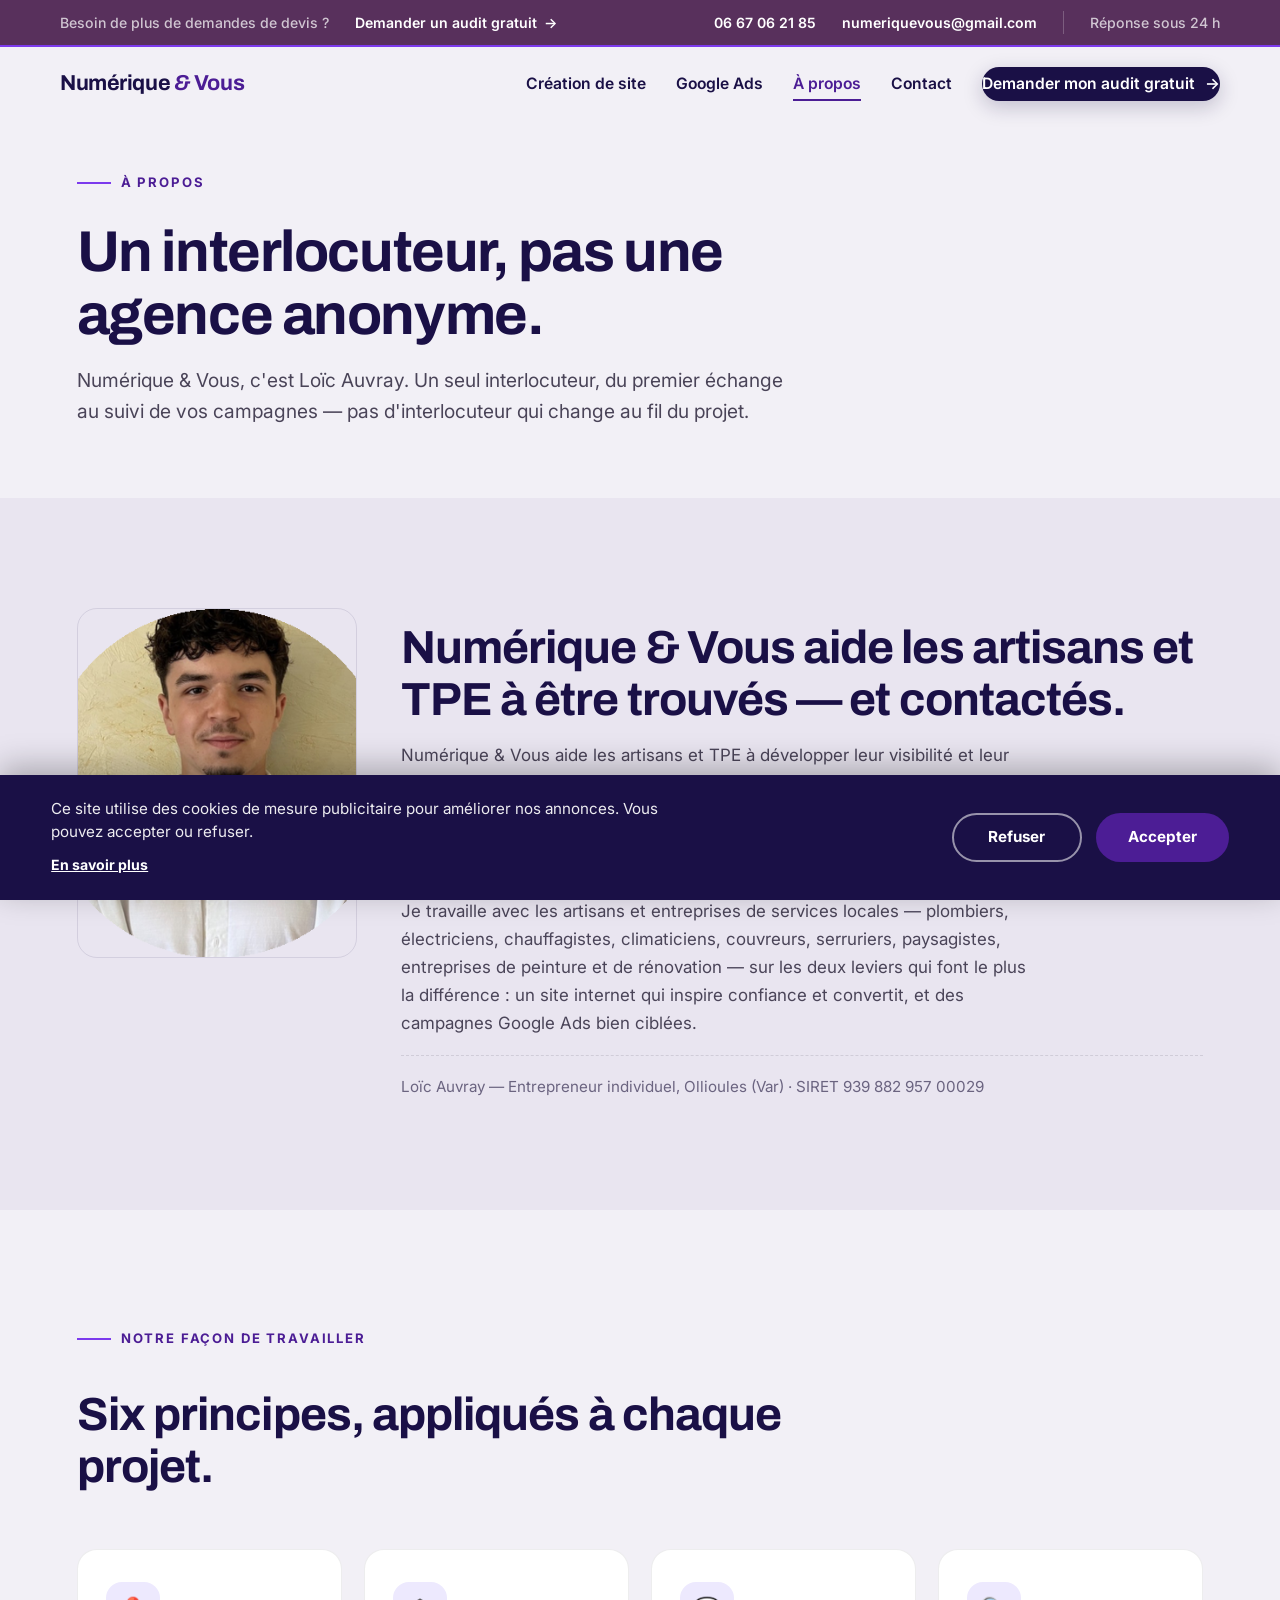
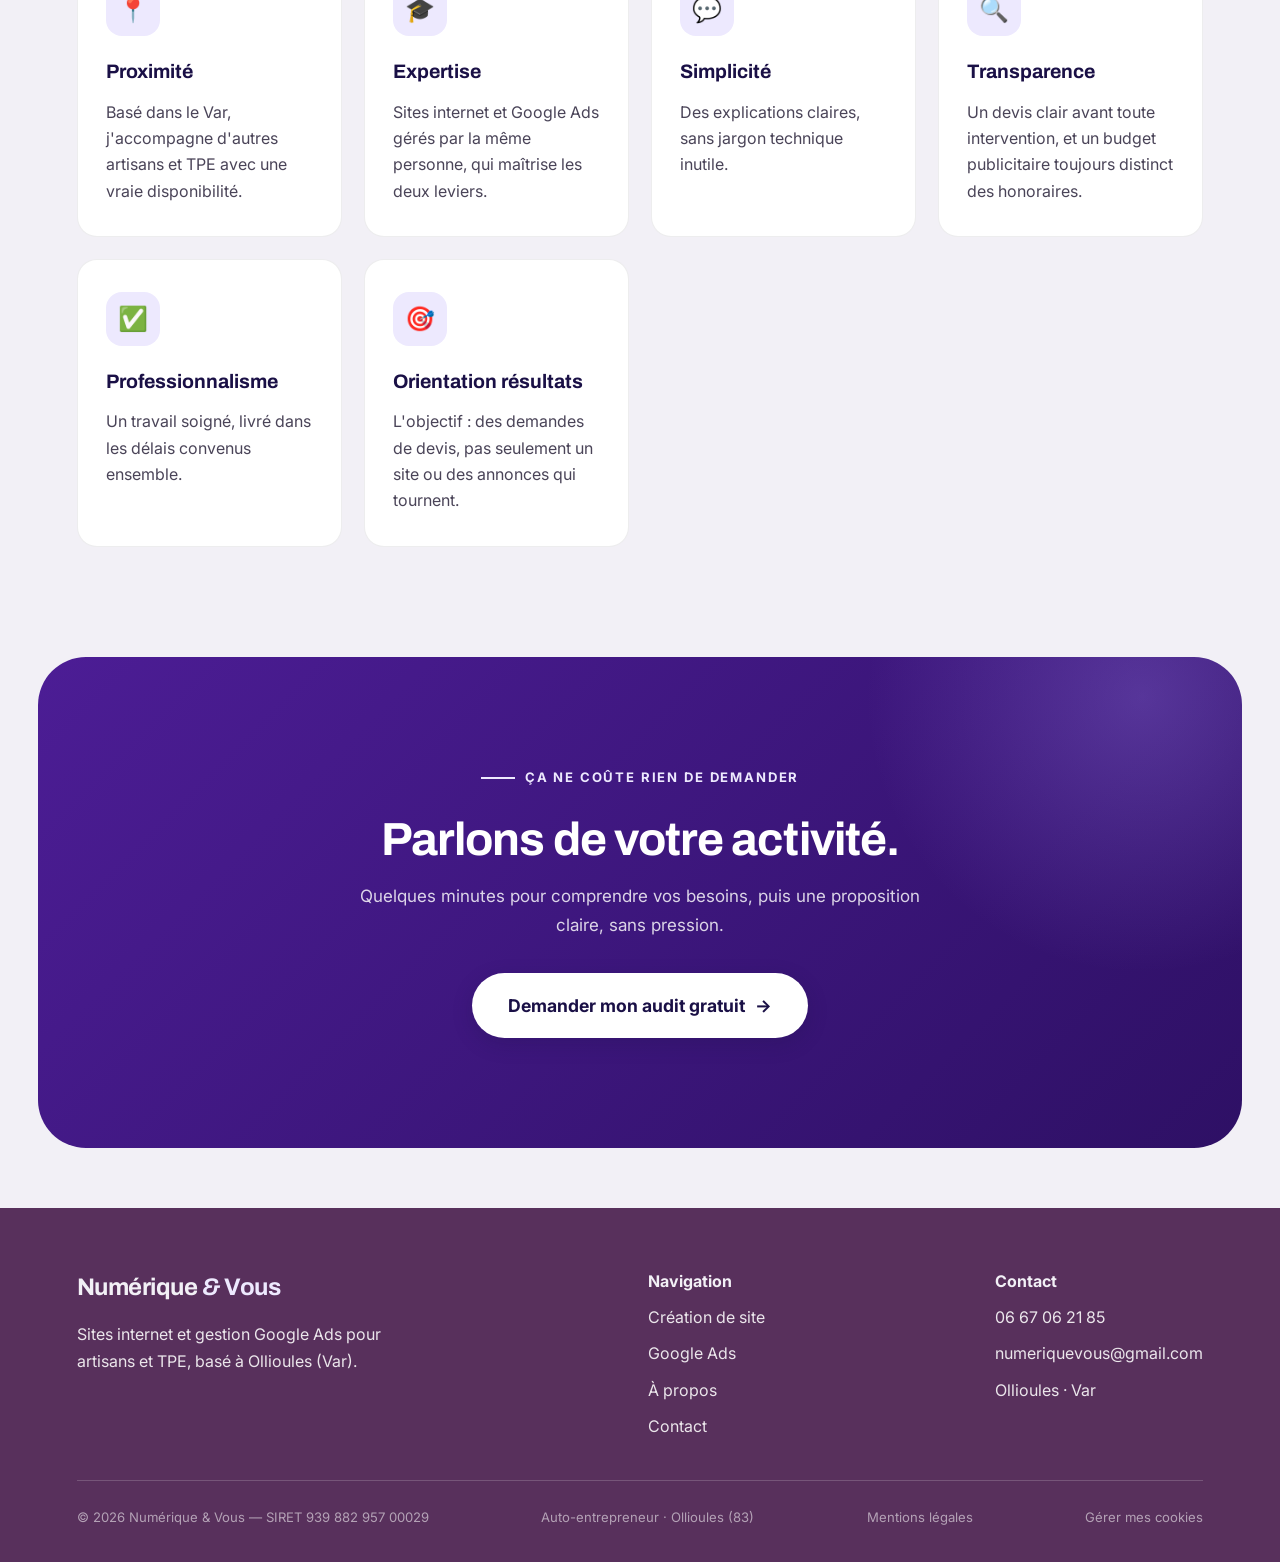
==== a-propos.html @ a1ca8e10 "Refonte B2B : sites internet & Google Ads pour artisans et TPE Repositionne le site de dépannage inf" ====
<!DOCTYPE html>
<html lang="fr">
<head>
<meta charset="UTF-8">
<meta name="viewport" content="width=device-width, initial-scale=1.0">
<title>À propos — Numérique &amp; Vous</title>
<meta name="description" content="Numérique &amp; Vous, c'est Loïc Auvray : un interlocuteur unique pour la création de votre site internet et la gestion de vos campagnes Google Ads, basé à Ollioules dans le Var.">
<meta name="author" content="Loïc Auvray">
<meta name="robots" content="index, follow">
<link rel="canonical" href="https://www.numeriquevous.fr/a-propos">
<link rel="icon" type="image/svg+xml" href="/favicon.svg">
<link rel="alternate icon" href="/favicon.svg">
<meta property="og:title" content="À propos — Numérique &amp; Vous">
<meta property="og:description" content="Un interlocuteur unique pour la création de votre site internet et la gestion de vos campagnes Google Ads.">
<meta property="og:url" content="https://www.numeriquevous.fr/a-propos">
<meta property="og:type" content="website">
<meta property="og:locale" content="fr_FR">
<meta property="og:site_name" content="Numérique & Vous">
<meta property="og:image" content="https://www.numeriquevous.fr/logo.png">
<meta property="og:image:width" content="853">
<meta property="og:image:height" content="277">
<meta property="og:image:alt" content="Numérique & Vous">
<meta name="twitter:card" content="summary">
<meta name="twitter:title" content="À propos — Numérique &amp; Vous">
<meta name="twitter:description" content="Un interlocuteur unique pour la création de votre site internet et la gestion de vos campagnes Google Ads.">
<meta name="twitter:image" content="https://www.numeriquevous.fr/logo.png">
<link rel="preconnect" href="https://fonts.googleapis.com">
<link rel="preconnect" href="https://fonts.gstatic.com" crossorigin>
<link href="https://fonts.googleapis.com/css2?family=Archivo:wght@500;600;700;800&family=Inter:wght@400;500;600;700&family=JetBrains+Mono:wght@500;600&display=swap" rel="stylesheet">
<!-- Google Ads (chargement différé : gtag.js n'est injecté qu'après consentement, voir cookie-consent.js) -->
<script>
window.dataLayer=window.dataLayer||[];function gtag(){dataLayer.push(arguments)}
</script>
<link rel="stylesheet" href="/cookie-consent.css">
<link rel="stylesheet" href="/styles.css">
</head>
<body>

<div class="progress" id="progress"></div>

<div class="topbar" id="topbar">
  <div class="topbar-left">
    <span class="topbar-label">Besoin de plus de demandes de devis&nbsp;?</span>
    <a href="/contact" class="topbar-cta">Demander un audit gratuit <span class="arr">→</span></a>
  </div>
  <div class="topbar-right">
    <a href="tel:+33667062185" onclick="gtag('event','conversion_appel',{event_category:'contact'})">06&nbsp;67&nbsp;06&nbsp;21&nbsp;85</a>
    <a href="mailto:numeriquevous@gmail.com">numeriquevous@gmail.com</a>
    <span class="topbar-sep">Réponse sous 24&nbsp;h</span>
  </div>
</div>

<header id="header">
  <a class="logo" href="/">Numérique <span class="amp">&amp;</span> <em>Vous</em></a>
  <div class="header-right">
    <nav class="nav-desktop">
      <a href="/creation-site-internet">Création de site</a>
      <a href="/google-ads">Google Ads</a>
      <a href="/a-propos" aria-current="page">À propos</a>
      <a href="/contact">Contact</a>
      <a href="/contact" class="btn">Demander mon audit gratuit <span class="arr">→</span></a>
    </nav>
    <div class="header-mobile-actions">
      <a href="tel:+33667062185" class="call-mobile-btn" aria-label="Appeler le 06 67 06 21 85" onclick="gtag('event','conversion_appel',{event_category:'contact'})">📞</a>
      <button class="burger" id="burger" aria-label="Ouvrir le menu" aria-expanded="false">
        <span></span><span></span><span></span>
      </button>
    </div>
  </div>
</header>

<div class="menu-overlay" id="menu">
  <a href="/creation-site-internet">Création de site</a>
  <a href="/google-ads">Google Ads</a>
  <a href="/a-propos">À propos</a>
  <a href="/contact">Demander mon audit gratuit →</a>
  <div class="menu-foot">Ollioules · Var — 06 67 06 21 85 — numeriquevous@gmail.com</div>
</div>

<!-- ================= HERO ================= -->
<section class="page-hero">
  <span class="eyebrow">À propos</span>
  <h1>Un interlocuteur, pas une agence anonyme.</h1>
  <p class="lead">Numérique &amp; Vous, c'est Loïc Auvray. Un seul interlocuteur, du premier échange au suivi de vos campagnes — pas d'interlocuteur qui change au fil du projet.</p>
</section>

<!-- ================= PORTRAIT ================= -->
<section class="bg-alt">
  <div class="about-wrap reveal">
    <img class="about-photo" src="/photo_loic.png" alt="Loïc Auvray, fondateur de Numérique &amp; Vous" loading="lazy">
    <div>
      <h2>Numérique &amp; Vous aide les artisans et TPE à être trouvés — et contactés.</h2>
      <p class="lead">Numérique &amp; Vous aide les artisans et TPE à développer leur visibilité et leur acquisition grâce à des sites internet professionnels et des campagnes Google Ads. L'idée de départ est simple&nbsp;: vos futurs clients cherchent déjà vos services sur Google, encore faut-il qu'ils vous trouvent plutôt que vos concurrents.</p>
      <p class="lead" style="margin-top:16px">Je travaille avec les artisans et entreprises de services locales — plombiers, électriciens, chauffagistes, climaticiens, couvreurs, serruriers, paysagistes, entreprises de peinture et de rénovation — sur les deux leviers qui font le plus la différence&nbsp;: un site internet qui inspire confiance et convertit, et des campagnes Google Ads bien ciblées.</p>
      <p class="identity-note">Loïc Auvray — Entrepreneur individuel, Ollioules (Var) · SIRET 939 882 957 00029</p>
    </div>
  </div>
</section>

<!-- ================= VALEURS ================= -->
<section>
  <div class="section-head reveal">
    <span class="eyebrow">Notre façon de travailler</span>
    <h2>Six principes, appliqués à chaque projet.</h2>
  </div>
  <div class="cards-grid">
    <div class="card reveal d1">
      <div class="ico">📍</div>
      <h3>Proximité</h3>
      <p>Basé dans le Var, j'accompagne d'autres artisans et TPE avec une vraie disponibilité.</p>
    </div>
    <div class="card reveal d2">
      <div class="ico">🎓</div>
      <h3>Expertise</h3>
      <p>Sites internet et Google Ads gérés par la même personne, qui maîtrise les deux leviers.</p>
    </div>
    <div class="card reveal d3">
      <div class="ico">💬</div>
      <h3>Simplicité</h3>
      <p>Des explications claires, sans jargon technique inutile.</p>
    </div>
    <div class="card reveal d1">
      <div class="ico">🔍</div>
      <h3>Transparence</h3>
      <p>Un devis clair avant toute intervention, et un budget publicitaire toujours distinct des honoraires.</p>
    </div>
    <div class="card reveal d2">
      <div class="ico">✅</div>
      <h3>Professionnalisme</h3>
      <p>Un travail soigné, livré dans les délais convenus ensemble.</p>
    </div>
    <div class="card reveal d3">
      <div class="ico">🎯</div>
      <h3>Orientation résultats</h3>
      <p>L'objectif&nbsp;: des demandes de devis, pas seulement un site ou des annonces qui tournent.</p>
    </div>
  </div>
</section>

<!-- ================= CTA FINAL ================= -->
<section class="cta-final reveal">
  <span class="eyebrow">Ça ne coûte rien de demander</span>
  <h2>Parlons de votre activité.</h2>
  <p>Quelques minutes pour comprendre vos besoins, puis une proposition claire, sans pression.</p>
  <div class="hero-ctas">
    <a href="/contact" class="btn on-dark" style="font-size:1.1rem;padding:18px 36px">Demander mon audit gratuit <span class="arr">→</span></a>
  </div>
</section>

<!-- ================= FOOTER ================= -->
<footer>
  <div class="footer-grid">
    <div>
      <a class="logo" href="/">Numérique <span class="amp">&amp;</span> <em style="color:var(--violet-clair)">Vous</em></a>
      <p style="max-width:34ch;margin-top:14px;font-size:1rem">Sites internet et gestion Google Ads pour artisans et TPE, basé à Ollioules (Var).</p>
    </div>
    <div class="footer-links">
      <strong style="color:var(--fond)">Navigation</strong>
      <a href="/creation-site-internet">Création de site</a>
      <a href="/google-ads">Google Ads</a>
      <a href="/a-propos">À propos</a>
      <a href="/contact">Contact</a>
    </div>
    <div class="footer-links">
      <strong style="color:var(--fond)">Contact</strong>
      <a href="tel:+33667062185" onclick="gtag('event','conversion_appel',{event_category:'contact'})">06 67 06 21 85</a>
      <a href="mailto:numeriquevous@gmail.com">numeriquevous@gmail.com</a>
      <span>Ollioules · Var</span>
    </div>
  </div>
  <div class="footer-bottom">
    <span>© 2026 Numérique &amp; Vous — SIRET 939 882 957 00029</span>
    <span>Auto-entrepreneur · Ollioules (83)</span>
    <a href="/mentions-legales" class="footer-legal">Mentions légales</a>
    <a href="#" class="footer-legal cookie-manage">Gérer mes cookies</a>
  </div>
</footer>

<!-- ================= CTA MOBILE PERSISTANT ================= -->
<div class="mobile-cta-bar">
  <a href="tel:+33667062185" class="btn ghost small" onclick="gtag('event','conversion_appel',{event_category:'contact'})">📞 Appeler</a>
  <a href="/contact" class="btn gold small">Demander un audit</a>
</div>

<script defer src="/site.js"></script>
<script defer src="/cookie-consent.js"></script>
</body>
</html>
---- cookie-consent.css ----
/* ===== Bandeau de consentement cookies (Google Consent Mode v2) ===== */
.cookie-banner{
  position:fixed;left:0;right:0;bottom:0;z-index:2000;
  background:var(--encre);color:#fff;
  padding:22px clamp(20px,4vw,56px);
  display:flex;flex-wrap:wrap;gap:20px;align-items:center;justify-content:space-between;
  box-shadow:0 -8px 30px rgba(0,0,0,.28);
  font-family:'Inter',sans-serif;
}
.cookie-banner .cookie-text{flex:1 1 320px;max-width:640px}
.cookie-banner p{margin:0 0 6px;font-size:.95rem;line-height:1.55;color:rgba(255,255,255,.92)}
.cookie-banner .cookie-more{color:#fff;font-weight:700;font-size:.88rem;text-decoration:underline}
.cookie-banner .cookie-more:hover{color:#d8b4fe}
.cookie-actions{display:flex;gap:14px;flex-wrap:wrap;align-items:center}
.cookie-btn{
  padding:13px 30px;border-radius:100px;font-weight:700;font-size:.95rem;
  font-family:'Inter',sans-serif;cursor:pointer;border:2px solid transparent;
  min-width:130px;text-align:center;line-height:1.2;
  transition:transform .25s,opacity .25s;
}
.cookie-btn:hover{transform:translateY(-2px)}
.cookie-btn:focus-visible{outline:3px solid #fff;outline-offset:3px}
.cookie-btn.accept{background:var(--violet, var(--vert));color:#fff}
.cookie-btn.reject{background:transparent;color:#fff;border-color:rgba(255,255,255,.55)}
@media (max-width:640px){
  .cookie-banner{flex-direction:column;align-items:stretch;text-align:left}
  .cookie-actions{justify-content:stretch}
  .cookie-btn{flex:1}
}
---- styles.css ----
/* ===== Numérique & Vous — design system partagé (toutes les pages) ===== */
:root{
  --fond:#f2f0f6;             /* fond de page — gris lavande, JAMAIS blanc pur */
  --fond-alt:#e9e5f0;         /* alternance de sections, un cran plus soutenu */
  --blanc:#ffffff;            /* cartes et formulaire uniquement */
  --encre:#1a1046;            /* titres + CTA principal */
  --aubergine:#58305c;        /* barre supérieure, blocs décoratifs, footer */
  --aubergine-clair:#6d3d72;
  --violet:#4c1d95;           /* liens, icônes, eyebrow, puces */
  --violet-clair:#ede9fe;     /* fonds d'icônes, badges */
  --violet-vif:#7c3aed;       /* filet d'accent, survols, soulignés — PAS les CTA */
  --gris-texte:#4a4458;
  --gris-doux:#6b6480;
  --bordure:rgba(26,16,70,.10);
  --radius:20px;
  --ease:cubic-bezier(.22,1,.36,1);
}
*{margin:0;padding:0;box-sizing:border-box}
html{scroll-behavior:smooth}
body{
  font-family:'Inter',sans-serif;
  background:var(--fond);
  color:var(--encre);
  font-size:17px;
  line-height:1.65;
  overflow-x:hidden;
}
::selection{background:var(--violet-clair);color:var(--encre)}
.bg-alt{background:var(--fond-alt)}
img{max-width:100%;display:block}

/* ---------- Barre de progression ---------- */
.progress{position:fixed;top:0;left:0;height:4px;background:linear-gradient(90deg,var(--aubergine),var(--violet-vif));width:0%;z-index:1002}

/* ---------- Barre supérieure ---------- */
.topbar{
  position:fixed;top:0;left:0;right:0;z-index:1000;
  display:flex;justify-content:space-between;align-items:center;gap:20px;
  background:var(--aubergine);color:rgba(255,255,255,.92);
  padding:11px clamp(20px,5vw,60px);
  font-size:.88rem;font-weight:500;
  border-bottom:2px solid var(--violet-vif);
  transition:transform .4s var(--ease),opacity .3s;
}
.topbar a{color:#fff;text-decoration:none;font-weight:600;transition:color .3s}
.topbar a:hover{color:#d8b4fe}
.topbar-left,.topbar-right{display:flex;align-items:center;gap:26px}
.topbar-label{color:rgba(255,255,255,.72);font-weight:500}
.topbar-cta{display:inline-flex;align-items:center;gap:7px}
.topbar-cta .arr{transition:transform .3s var(--ease)}
.topbar-cta:hover .arr{transform:translateX(4px)}
.topbar-sep{color:rgba(255,255,255,.72);font-weight:500;padding-left:26px;border-left:1px solid rgba(255,255,255,.22)}
.topbar.hidden{transform:translateY(-100%);opacity:0}
@media (max-width:1000px){.topbar{display:none}}

/* ---------- Header ---------- */
header{
  position:fixed;top:44px;left:0;right:0;z-index:1000;
  display:flex;justify-content:space-between;align-items:center;
  padding:22px clamp(20px,5vw,60px);
  transition:background .4s,box-shadow .4s,padding .4s,top .4s var(--ease);
}
header.scrolled{background:rgba(242,240,246,.94);backdrop-filter:blur(12px);box-shadow:0 2px 24px rgba(30,27,46,.08);padding:14px clamp(20px,5vw,60px);top:0}
@media (max-width:1000px){header{top:0}}
.logo{font-family:'Archivo',sans-serif;font-weight:700;font-size:1.35rem;color:var(--encre);text-decoration:none;letter-spacing:-.02em}
.logo em{font-style:normal;color:var(--violet)}
.logo .amp{color:var(--violet);font-style:italic}
.header-right{display:flex;align-items:center;gap:20px}
.nav-desktop{display:flex;gap:30px;align-items:center}
.nav-desktop a{color:var(--encre);text-decoration:none;font-weight:600;font-size:.98rem;position:relative;padding:4px 0}
.nav-desktop a:not(.btn)::after{content:'';position:absolute;left:0;bottom:0;width:100%;height:2px;background:var(--violet);transform:scaleX(0);transform-origin:right;transition:transform .35s var(--ease)}
.nav-desktop a:not(.btn):hover::after,
.nav-desktop a:not(.btn)[aria-current="page"]::after{transform:scaleX(1);transform-origin:left}
.nav-desktop a[aria-current="page"]{color:var(--violet)}
.btn{
  display:inline-flex;align-items:center;gap:10px;
  background:var(--encre);color:#fff !important;padding:14px 28px;border-radius:100px;
  font-weight:700;font-size:1rem;text-decoration:none;border:none;cursor:pointer;
  transition:transform .3s var(--ease),box-shadow .3s,background .3s;
  box-shadow:0 6px 20px rgba(26,16,70,.22);
}
.btn:hover{transform:translateY(-3px) scale(1.02);box-shadow:0 12px 28px rgba(26,16,70,.30);background:#2a1a63}
.btn.gold{background:var(--encre);color:#fff !important;box-shadow:0 8px 24px rgba(26,16,70,.26)}
.btn.gold:hover{background:#2a1a63;color:#fff !important}
.btn.ghost{background:transparent;color:var(--violet) !important;border:2px solid var(--violet);box-shadow:none}
.btn.ghost:hover{background:var(--violet);color:#fff !important;transform:translateY(-3px)}
.btn.on-dark{background:#fff;color:var(--encre) !important}
.btn.on-dark:hover{background:#fff;color:var(--encre) !important;transform:translateY(-3px) scale(1.02)}
.btn.small{padding:11px 22px;font-size:.92rem}
.btn .arr{transition:transform .3s var(--ease)}
.btn:hover .arr{transform:translateX(5px)}

/* bouton d'appel compact (mobile header) */
.header-mobile-actions{display:none;align-items:center;gap:10px}
.call-mobile-btn{
  display:flex;align-items:center;justify-content:center;
  width:42px;height:42px;border-radius:50%;flex-shrink:0;
  background:var(--violet);color:#fff !important;font-size:1.15rem;text-decoration:none;
  box-shadow:0 4px 14px rgba(76,29,149,.3);
  transition:transform .3s var(--ease),background .3s;
}
.call-mobile-btn:hover{background:#3b1578;transform:scale(1.06)}

/* burger */
.burger{display:none;flex-direction:column;gap:6px;background:none;border:none;cursor:pointer;z-index:1002;padding:6px}
.burger span{display:block;width:30px;height:3px;background:var(--encre);border-radius:3px;transition:.4s var(--ease)}
.burger.open span:nth-child(1){transform:translateY(9px) rotate(45deg)}
.burger.open span:nth-child(2){opacity:0}
.burger.open span:nth-child(3){transform:translateY(-9px) rotate(-45deg)}

/* menu overlay plein écran */
.menu-overlay{
  position:fixed;inset:0;background:linear-gradient(160deg,#2e1065,#1a1046);z-index:1001;
  display:flex;flex-direction:column;justify-content:center;padding:0 clamp(24px,8vw,90px);
  clip-path:circle(0% at calc(100% - 48px) 40px);
  transition:clip-path .7s var(--ease);
}
.menu-overlay.open{clip-path:circle(150% at calc(100% - 48px) 40px)}
.menu-overlay a{
  font-family:'Archivo',sans-serif;color:var(--fond);text-decoration:none;
  font-size:clamp(1.8rem,7vw,3rem);font-weight:600;padding:10px 0;
  opacity:0;transform:translateY(30px);transition:opacity .5s,transform .5s var(--ease),color .3s;
}
.menu-overlay.open a{opacity:1;transform:translateY(0)}
.menu-overlay a:hover{color:#c4b5fd}
.menu-overlay a:nth-child(1){transition-delay:.12s}
.menu-overlay a:nth-child(2){transition-delay:.18s}
.menu-overlay a:nth-child(3){transition-delay:.24s}
.menu-overlay a:nth-child(4){transition-delay:.30s}
.menu-overlay a:nth-child(5){transition-delay:.36s}
.menu-overlay .menu-foot{margin-top:36px;color:rgba(248,249,251,.55);font-size:.95rem;opacity:0;transition:opacity .5s .5s}
.menu-overlay.open .menu-foot{opacity:1}

/* ---------- Hero ---------- */
.hero{
  min-height:88svh;display:flex;flex-direction:column;justify-content:center;
  padding:164px clamp(20px,6vw,80px) 60px;position:relative;overflow:hidden;
}
@media (max-width:1000px){.hero{padding-top:120px;min-height:auto}}
.hero-deco{position:absolute;background:var(--aubergine);pointer-events:none;z-index:0;opacity:.10}
.hero-deco.d-a{width:min(38vw,520px);height:min(38vw,520px);top:-60px;right:-80px;border-radius:0 0 0 120px}
.hero-deco.d-b{width:min(26vw,320px);height:min(26vw,320px);bottom:-90px;right:14vw;border-radius:120px 0 0 0;opacity:.06}
@media (max-width:900px){.hero-deco{display:none}}
.hero h1,.hero p,.hero-ctas,.hero-note{position:relative;z-index:2}
.eyebrow{
  display:inline-flex;align-items:center;gap:10px;font-weight:700;font-size:.82rem;
  letter-spacing:.14em;text-transform:uppercase;color:var(--violet);margin-bottom:26px;
}
.eyebrow::before{content:'';width:34px;height:2px;background:var(--violet-vif)}
.hero h1{
  font-family:'Archivo',sans-serif;font-weight:700;letter-spacing:-.025em;
  font-size:clamp(2.4rem,6.4vw,4.6rem);line-height:1.08;max-width:17ch;
}
.hero h1 .hl{position:relative;white-space:nowrap;color:var(--violet)}
.hero p{max-width:56ch;font-size:clamp(1.05rem,1.6vw,1.25rem);margin:28px 0 38px;color:var(--gris-texte)}
.hero-ctas{display:flex;gap:18px;flex-wrap:wrap;align-items:center}
.hero-note{font-size:.9rem;color:var(--gris-doux);margin-top:18px}
.hero-note strong{color:var(--violet)}
.trust-badges{display:flex;flex-wrap:wrap;gap:10px;margin-top:26px;position:relative;z-index:2}
.trust-badge{
  display:inline-flex;align-items:center;gap:8px;
  background:#fff;color:var(--violet);border:1px solid rgba(76,29,149,.16);
  padding:9px 18px;border-radius:100px;
  font-size:.88rem;font-weight:600;letter-spacing:.01em;
}
.trust-badge::before{content:'✓';font-weight:800;font-size:.8rem}
@media (max-width:600px){.trust-badge{font-size:.8rem;padding:8px 14px}}

/* page hero courte (pages secondaires) */
.page-hero{padding:164px clamp(20px,6vw,80px) 70px;position:relative}
@media (max-width:1000px){.page-hero{padding-top:120px}}
.page-hero h1{
  font-family:'Archivo',sans-serif;font-weight:700;letter-spacing:-.025em;
  font-size:clamp(2.2rem,5.4vw,3.6rem);line-height:1.1;max-width:20ch;margin-bottom:18px;
}
.page-hero .lead{font-size:clamp(1.05rem,1.5vw,1.2rem);max-width:60ch}

/* ---------- Marquee ---------- */
.marquee{background:var(--encre);color:var(--fond);overflow:hidden;padding:18px 0}
.marquee-track{display:flex;gap:0;white-space:nowrap;animation:scrollx 30s linear infinite;width:max-content}
.marquee:hover .marquee-track{animation-play-state:paused}
.marquee-track span{font-family:'Archivo',sans-serif;font-size:1.15rem;padding:0 26px;display:inline-flex;align-items:center;gap:26px}
.marquee-track .dot{color:#a78bfa}
@keyframes scrollx{to{transform:translateX(-50%)}}

/* ---------- Sections communes ---------- */
section{padding:clamp(64px,9vw,110px) clamp(20px,6vw,80px);position:relative}
.section-head{max-width:760px;margin-bottom:clamp(36px,5vw,56px)}
.section-head.center{margin-left:auto;margin-right:auto;text-align:center}
.section-head.center .eyebrow{justify-content:center}
h1,h2{color:var(--encre)}
h2{font-family:'Archivo',sans-serif;font-weight:700;font-size:clamp(1.9rem,4.2vw,2.9rem);letter-spacing:-.02em;line-height:1.12;margin:14px 0 16px}
h2 .hl{position:relative;white-space:nowrap}
h2 .hl::after{content:'';position:absolute;left:-2%;bottom:6%;width:104%;height:34%;background:rgba(124,58,237,.20);z-index:-1;transform:scaleX(0);transform-origin:left;transition:transform .8s var(--ease) .3s;border-radius:4px}
.in-view h2 .hl::after,.in-view h1 .hl::after{transform:scaleX(1)}
.lead{color:var(--gris-texte);font-size:1.06rem;max-width:58ch}
h3{color:var(--encre)}

/* reveal générique */
.reveal{opacity:0;transform:translateY(40px);transition:opacity .7s var(--ease),transform .7s var(--ease)}
.reveal.in-view{opacity:1;transform:none}
.reveal.d1{transition-delay:.08s}.reveal.d2{transition-delay:.16s}.reveal.d3{transition-delay:.24s}.reveal.d4{transition-delay:.32s}

/* ---------- Cartes génériques ---------- */
.cards-grid{display:grid;grid-template-columns:repeat(auto-fit,minmax(260px,1fr));gap:22px}
.card{
  background:var(--blanc);border-radius:var(--radius);padding:32px 28px;
  border:1px solid rgba(30,27,46,.08);position:relative;overflow:hidden;
  transition:transform .4s var(--ease),box-shadow .4s;
}
.card:hover{transform:translateY(-6px);box-shadow:0 16px 36px rgba(30,27,46,.10)}
.card .ico{
  width:54px;height:54px;border-radius:16px;background:var(--violet-clair);
  display:flex;align-items:center;justify-content:center;font-size:1.5rem;margin-bottom:20px;
  transition:transform .4s var(--ease),background .4s;
}
.card:hover .ico{transform:rotate(-6deg) scale(1.08);background:var(--violet);color:#fff}
.card h3{font-family:'Archivo',sans-serif;font-size:1.22rem;margin-bottom:10px}
.card p{font-size:1rem;color:var(--gris-texte)}
.card ul{margin-top:10px;padding-left:0;list-style:none}
.card li{font-size:.98rem;color:var(--gris-texte);padding:6px 0;display:flex;gap:10px;align-items:flex-start}
.card li::before{content:'✓';color:var(--violet);font-weight:800;flex-shrink:0}

/* points de douleur (variante sombre légère pour se distinguer) */
.pain-card{border-left:4px solid var(--violet-vif)}

/* ---------- Étapes ---------- */
.steps{background:linear-gradient(150deg,#4c1d95 0%,#2e1065 100%);color:var(--fond);border-radius:clamp(24px,4vw,48px);margin:0 clamp(12px,3vw,40px)}
.steps h2,.steps .lead{color:var(--fond)}
.steps .lead{color:rgba(248,249,251,.75)}
.steps .eyebrow{color:var(--violet-clair)}
.steps .eyebrow::before{background:var(--violet-clair)}
.steps-grid{display:grid;grid-template-columns:repeat(auto-fit,minmax(230px,1fr));gap:24px;margin-top:16px}
.step{
  background:rgba(248,249,251,.05);border:1px solid rgba(248,249,251,.12);
  border-radius:var(--radius);padding:30px 26px;transition:background .4s,transform .4s var(--ease),border-color .4s;
}
.step:hover{background:rgba(248,249,251,.1);transform:translateY(-5px);border-color:#a78bfa}
.step .num{font-family:'Archivo',sans-serif;font-size:2.6rem;font-weight:700;color:#c4b5fd;line-height:1;margin-bottom:14px;display:block}
.step h3{font-family:'Archivo',sans-serif;font-size:1.18rem;margin-bottom:8px;color:#fff}
.step p{font-size:.98rem;color:rgba(248,249,251,.92)}

/* ---------- Offres / tarifs (cartes) ---------- */
.pricing-grid{display:grid;grid-template-columns:repeat(auto-fit,minmax(280px,1fr));gap:24px;align-items:stretch}
.price-card{
  background:var(--blanc);border-radius:var(--radius);padding:38px 32px;
  border:1.5px solid rgba(30,27,46,.1);display:flex;flex-direction:column;
  transition:transform .4s var(--ease),box-shadow .4s,border-color .4s;
}
.price-card:hover{transform:translateY(-8px);box-shadow:0 24px 50px rgba(30,27,46,.13)}
.price-card .plan{font-weight:800;letter-spacing:.1em;text-transform:uppercase;font-size:.94rem;color:var(--violet)}
.price-card .amount{font-family:'Archivo',sans-serif;font-size:2.6rem;font-weight:700;margin:12px 0 4px}
.price-card .amount small{font-size:1rem;font-family:'Inter',sans-serif;font-weight:600;color:var(--gris-doux)}
.price-card .tagline{font-style:italic;color:var(--gris-doux);font-size:.96rem;margin-bottom:6px}
.price-card ul{list-style:none;margin:22px 0 28px;flex:1}
.price-card li{padding:9px 0;font-size:1.02rem;display:flex;gap:12px;align-items:flex-start;border-bottom:1px dashed rgba(30,27,46,.1)}
.price-card li::before{content:'✓';color:var(--violet);font-weight:800;flex-shrink:0}
.price-card .btn{justify-content:center;font-size:1rem}
.pricing-note{text-align:center;margin-top:20px;color:var(--gris-doux);font-size:.98rem}
.budget-note{
  background:var(--violet-clair);color:var(--violet);border-radius:14px;
  padding:16px 20px;font-size:.96rem;font-weight:600;margin-top:6px;
}

/* ---------- FAQ ---------- */
.faq{max-width:820px;margin:0 auto;width:100%}
.faq-item{border-bottom:1.5px solid rgba(30,27,46,.12)}
.faq-q{
  width:100%;background:none;border:none;cursor:pointer;text-align:left;
  display:flex;justify-content:space-between;align-items:center;gap:20px;
  padding:24px 4px;font-family:'Archivo',sans-serif;font-size:1.1rem;font-weight:600;color:var(--encre);
  transition:color .3s;
}
.faq-q:hover{color:var(--violet)}
.faq-q .plus{
  width:32px;height:32px;border-radius:50%;background:var(--violet-clair);flex-shrink:0;
  display:flex;align-items:center;justify-content:center;font-size:1.25rem;color:var(--violet);
  transition:transform .4s var(--ease),background .3s,color .3s;font-family:'Inter',sans-serif;font-weight:600;
}
.faq-item.open .plus{transform:rotate(45deg);background:var(--violet);color:#fff}
.faq-a{max-height:0;overflow:hidden;transition:max-height .5s var(--ease)}
.faq-a p{padding:0 4px 24px;color:var(--gris-texte);font-size:1rem;max-width:62ch}

/* ---------- CTA final ---------- */
.cta-final{
  background:linear-gradient(135deg,#4c1d95 0%,#2e1065 100%);color:#fff;
  border-radius:clamp(24px,4vw,48px);margin:0 clamp(12px,3vw,40px) 60px;
  text-align:center;position:relative;overflow:hidden;
}
.cta-final::before{
  content:'';position:absolute;width:600px;height:600px;border-radius:50%;
  background:radial-gradient(circle,rgba(167,139,250,.28),transparent 65%);
  top:-260px;right:-200px;pointer-events:none;
}
.cta-final h2{color:#fff;max-width:22ch;margin-left:auto;margin-right:auto;position:relative;z-index:1}
.cta-final p{color:rgba(255,255,255,.82);max-width:52ch;margin:0 auto 34px;position:relative;z-index:1}
.cta-final .eyebrow{color:var(--violet-clair);justify-content:center;display:flex}
.cta-final .eyebrow::before{background:var(--violet-clair)}
.cta-final .hero-ctas{justify-content:center;position:relative;z-index:1}

/* ---------- À propos ---------- */
.about-wrap{display:grid;grid-template-columns:280px 1fr;gap:44px;align-items:start}
.about-photo{width:100%;border-radius:var(--radius);border:1px solid var(--bordure);object-fit:cover;aspect-ratio:4/5}
@media (max-width:700px){.about-wrap{grid-template-columns:1fr}.about-photo{max-width:220px;margin:0 auto}}
.identity-note{color:var(--gris-doux);font-size:.95rem;margin-top:18px;padding-top:18px;border-top:1px dashed rgba(30,27,46,.12)}

/* ---------- Formulaire ---------- */
.contact-wrap{display:grid;grid-template-columns:1fr 1.1fr;gap:clamp(40px,6vw,80px);align-items:start}
.contact-info h1,.contact-info h2{margin-top:0}
.contact-info .info-line{display:flex;gap:16px;align-items:center;padding:16px 0;border-bottom:1px dashed rgba(30,27,46,.12);font-weight:600}
.contact-info .info-line .ico{width:46px;height:46px;border-radius:14px;background:var(--violet-clair);display:flex;align-items:center;justify-content:center;font-size:1.2rem;flex-shrink:0}
.contact-info .info-line a{color:var(--encre);text-decoration:none}
.contact-info .info-line a:hover{color:var(--violet)}
form{background:var(--blanc);border-radius:var(--radius);padding:clamp(28px,4vw,44px);border:1px solid rgba(30,27,46,.08);box-shadow:0 16px 40px rgba(30,27,46,.06)}
.field{margin-bottom:20px;position:relative}
.field label{display:block;font-weight:700;font-size:1rem;margin-bottom:8px;letter-spacing:.02em}
.field .optional{font-weight:500;color:var(--gris-doux);font-size:.88rem}
.field select{width:100%;padding:15px 18px;border-radius:14px;border:1.5px solid rgba(30,27,46,.15);font-family:'Inter',sans-serif;font-size:1rem;background:var(--fond);color:var(--encre);transition:border-color .3s,box-shadow .3s,background .3s;appearance:none;background-image:url("data:image/svg+xml,%3Csvg xmlns='http://www.w3.org/2000/svg' width='14' height='9'%3E%3Cpath d='M1 1l6 6 6-6' stroke='%234c1d95' stroke-width='2' fill='none' stroke-linecap='round'/%3E%3C/svg%3E");background-repeat:no-repeat;background-position:right 18px center;cursor:pointer}
.field select:focus{outline:none;border-color:var(--violet);background-color:#fff;box-shadow:0 0 0 4px rgba(76,29,149,.12)}
.field input,.field textarea{
  width:100%;padding:15px 18px;border-radius:14px;border:1.5px solid rgba(30,27,46,.15);
  font-family:'Inter',sans-serif;font-size:1rem;background:var(--fond);color:var(--encre);
  transition:border-color .3s,box-shadow .3s,background .3s;
}
.field input:focus,.field textarea:focus{outline:none;border-color:var(--violet);background:#fff;box-shadow:0 0 0 4px rgba(76,29,149,.12)}
.field textarea{resize:vertical;min-height:110px}
.field-row{display:grid;grid-template-columns:1fr 1fr;gap:16px}
@media (max-width:520px){.field-row{grid-template-columns:1fr}}
form .btn{width:100%;justify-content:center;font-size:1.02rem;padding:17px}

/* ---------- Footer ---------- */
footer{background:var(--aubergine);color:rgba(255,255,255,.88);padding:60px clamp(20px,6vw,80px) 34px;margin-top:20px}
.footer-grid{display:flex;justify-content:space-between;gap:40px;flex-wrap:wrap;padding-bottom:40px;border-bottom:1px solid rgba(255,255,255,.18)}
footer .logo{color:var(--fond);font-size:1.5rem}
footer .logo .amp{color:var(--violet-clair)}
footer a{color:rgba(255,255,255,.88);text-decoration:none;transition:color .3s}
footer a:hover{color:#e9d5ff}
.footer-links{display:flex;flex-direction:column;gap:10px;font-size:1rem}
.footer-bottom{display:flex;justify-content:space-between;gap:16px;flex-wrap:wrap;padding-top:26px;font-size:.82rem;color:rgba(255,255,255,.55)}
.footer-legal{color:rgba(255,255,255,.55);text-decoration:none}
.footer-legal:hover{text-decoration:underline}

/* ---------- CTA mobile persistant ---------- */
.mobile-cta-bar{
  display:none;position:fixed;left:0;right:0;bottom:0;z-index:900;
  background:rgba(255,255,255,.96);backdrop-filter:blur(10px);
  border-top:1px solid rgba(30,27,46,.1);box-shadow:0 -6px 20px rgba(30,27,46,.10);
  padding:10px clamp(14px,4vw,24px);gap:10px;
}
@media (max-width:900px){
  .mobile-cta-bar{display:flex}
  body{padding-bottom:72px}
}
.mobile-cta-bar a{flex:1;justify-content:center;text-align:center;padding:13px 14px;font-size:.95rem}

/* ---------- Accessibilité / responsive ---------- */
a:focus-visible,button:focus-visible,input:focus-visible,textarea:focus-visible,select:focus-visible{outline:3px solid var(--violet-vif);outline-offset:3px}
@media (max-width:900px){
  .nav-desktop{display:none}
  .header-mobile-actions{display:flex}
  .burger{display:flex}
  .contact-wrap{grid-template-columns:1fr}
  .faq-q .plus{width:40px;height:40px}
}
@media (prefers-reduced-motion:reduce){
  *,*::before,*::after{animation-duration:.001s !important;transition-duration:.001s !important;scroll-behavior:auto !important}
  .reveal{opacity:1;transform:none}
}
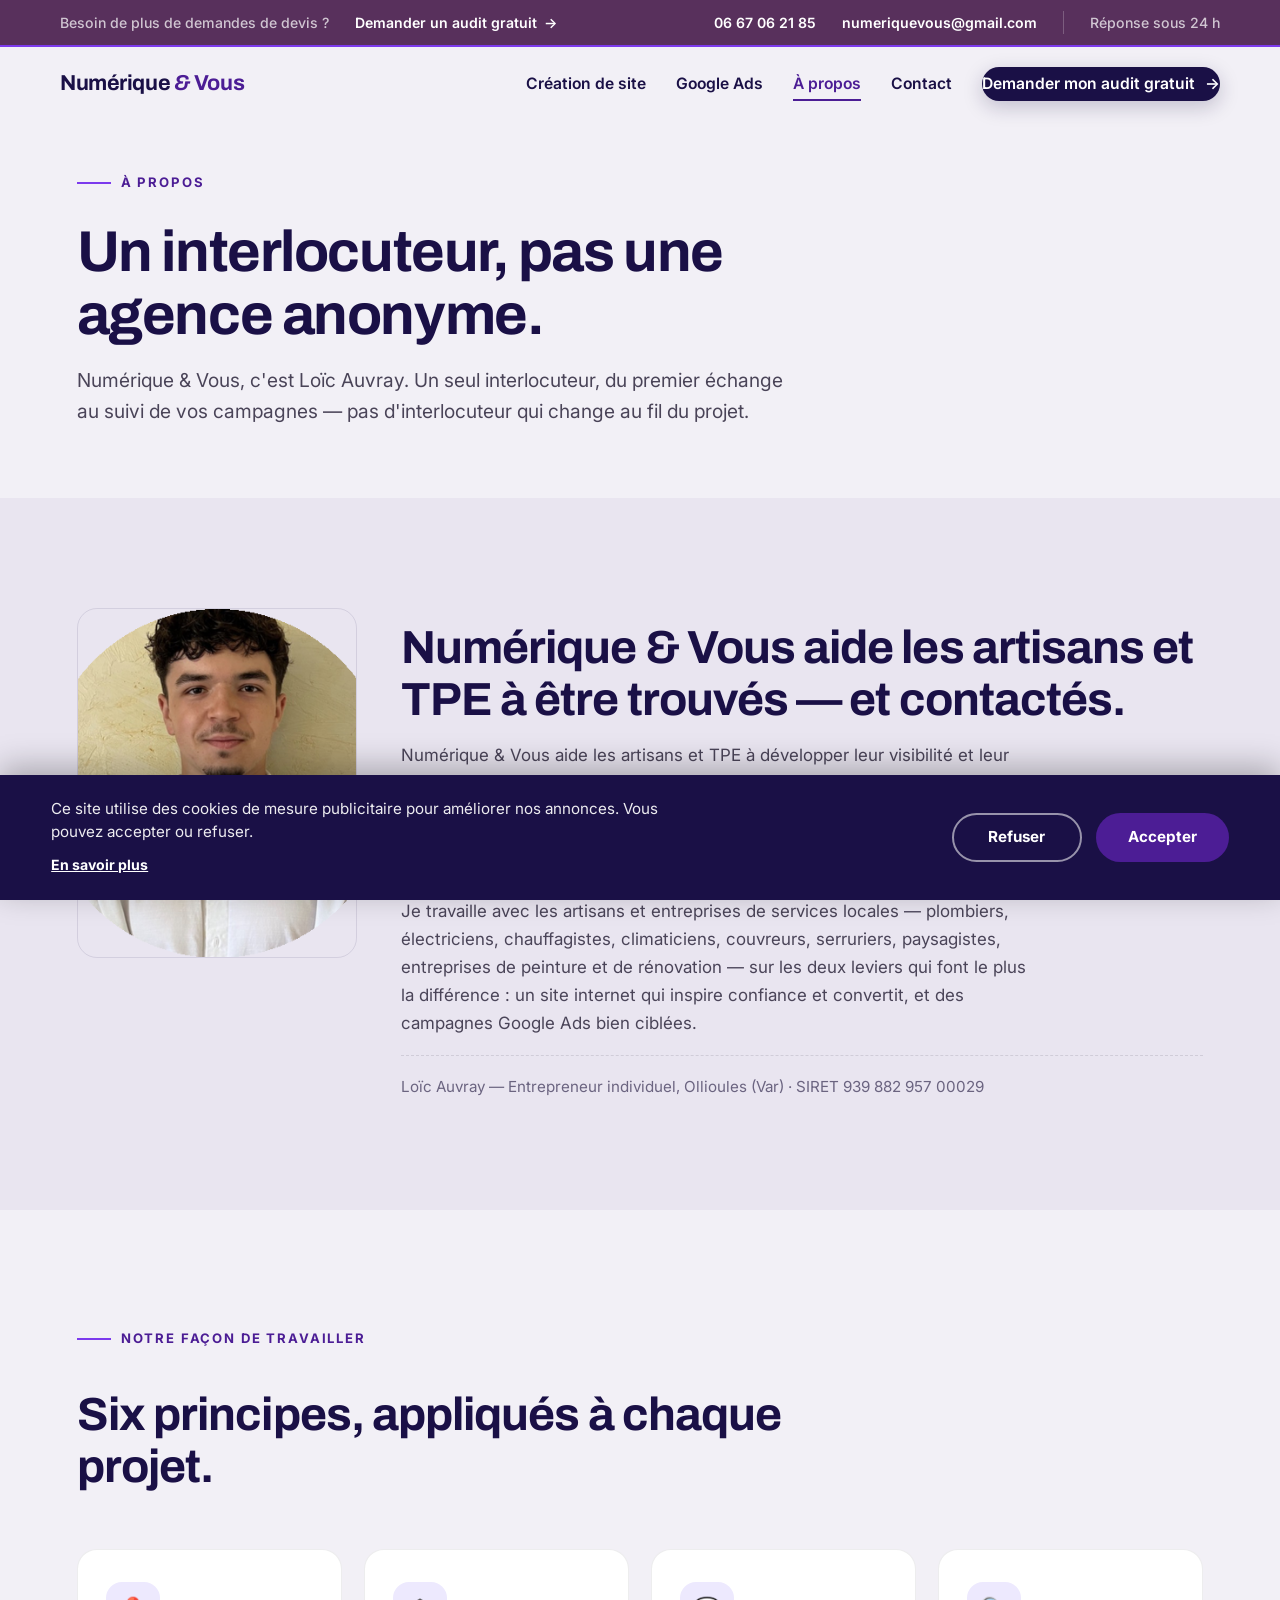
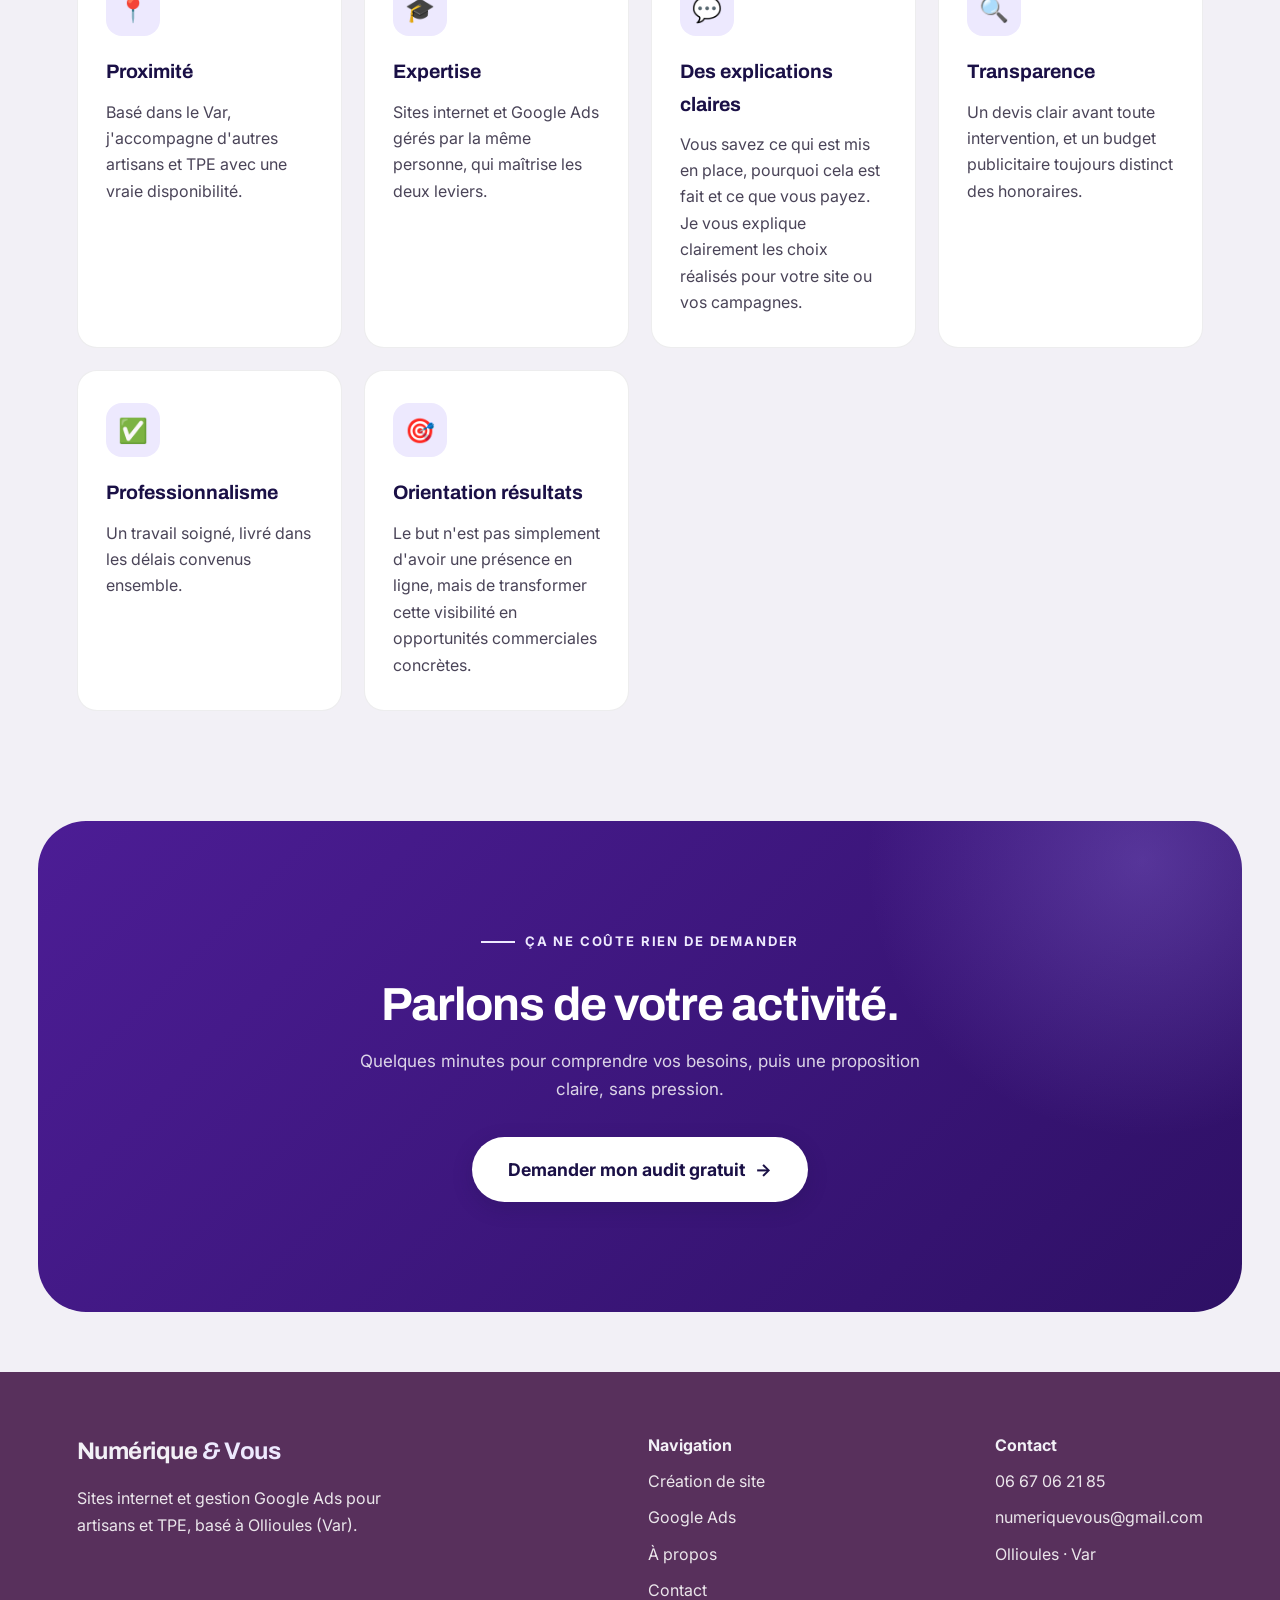
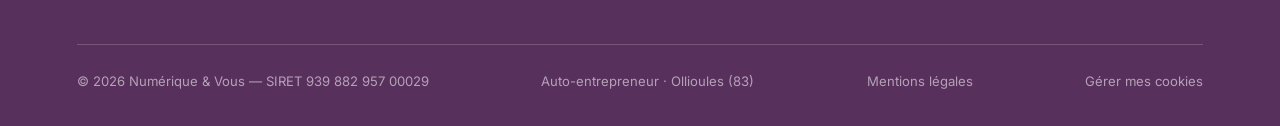
==== commit b7725e33: "Refonte B2B Numérique & Vous" ====
--- a/a-propos.html
+++ b/a-propos.html
@@ -116,8 +116,8 @@
     </div>
     <div class="card reveal d3">
       <div class="ico">💬</div>
-      <h3>Simplicité</h3>
-      <p>Des explications claires, sans jargon technique inutile.</p>
+      <h3>Des explications claires</h3>
+      <p>Vous savez ce qui est mis en place, pourquoi cela est fait et ce que vous payez. Je vous explique clairement les choix réalisés pour votre site ou vos campagnes.</p>
     </div>
     <div class="card reveal d1">
       <div class="ico">🔍</div>
@@ -132,7 +132,7 @@
     <div class="card reveal d3">
       <div class="ico">🎯</div>
       <h3>Orientation résultats</h3>
-      <p>L'objectif&nbsp;: des demandes de devis, pas seulement un site ou des annonces qui tournent.</p>
+      <p>Le but n'est pas simplement d'avoir une présence en ligne, mais de transformer cette visibilité en opportunités commerciales concrètes.</p>
     </div>
   </div>
 </section>
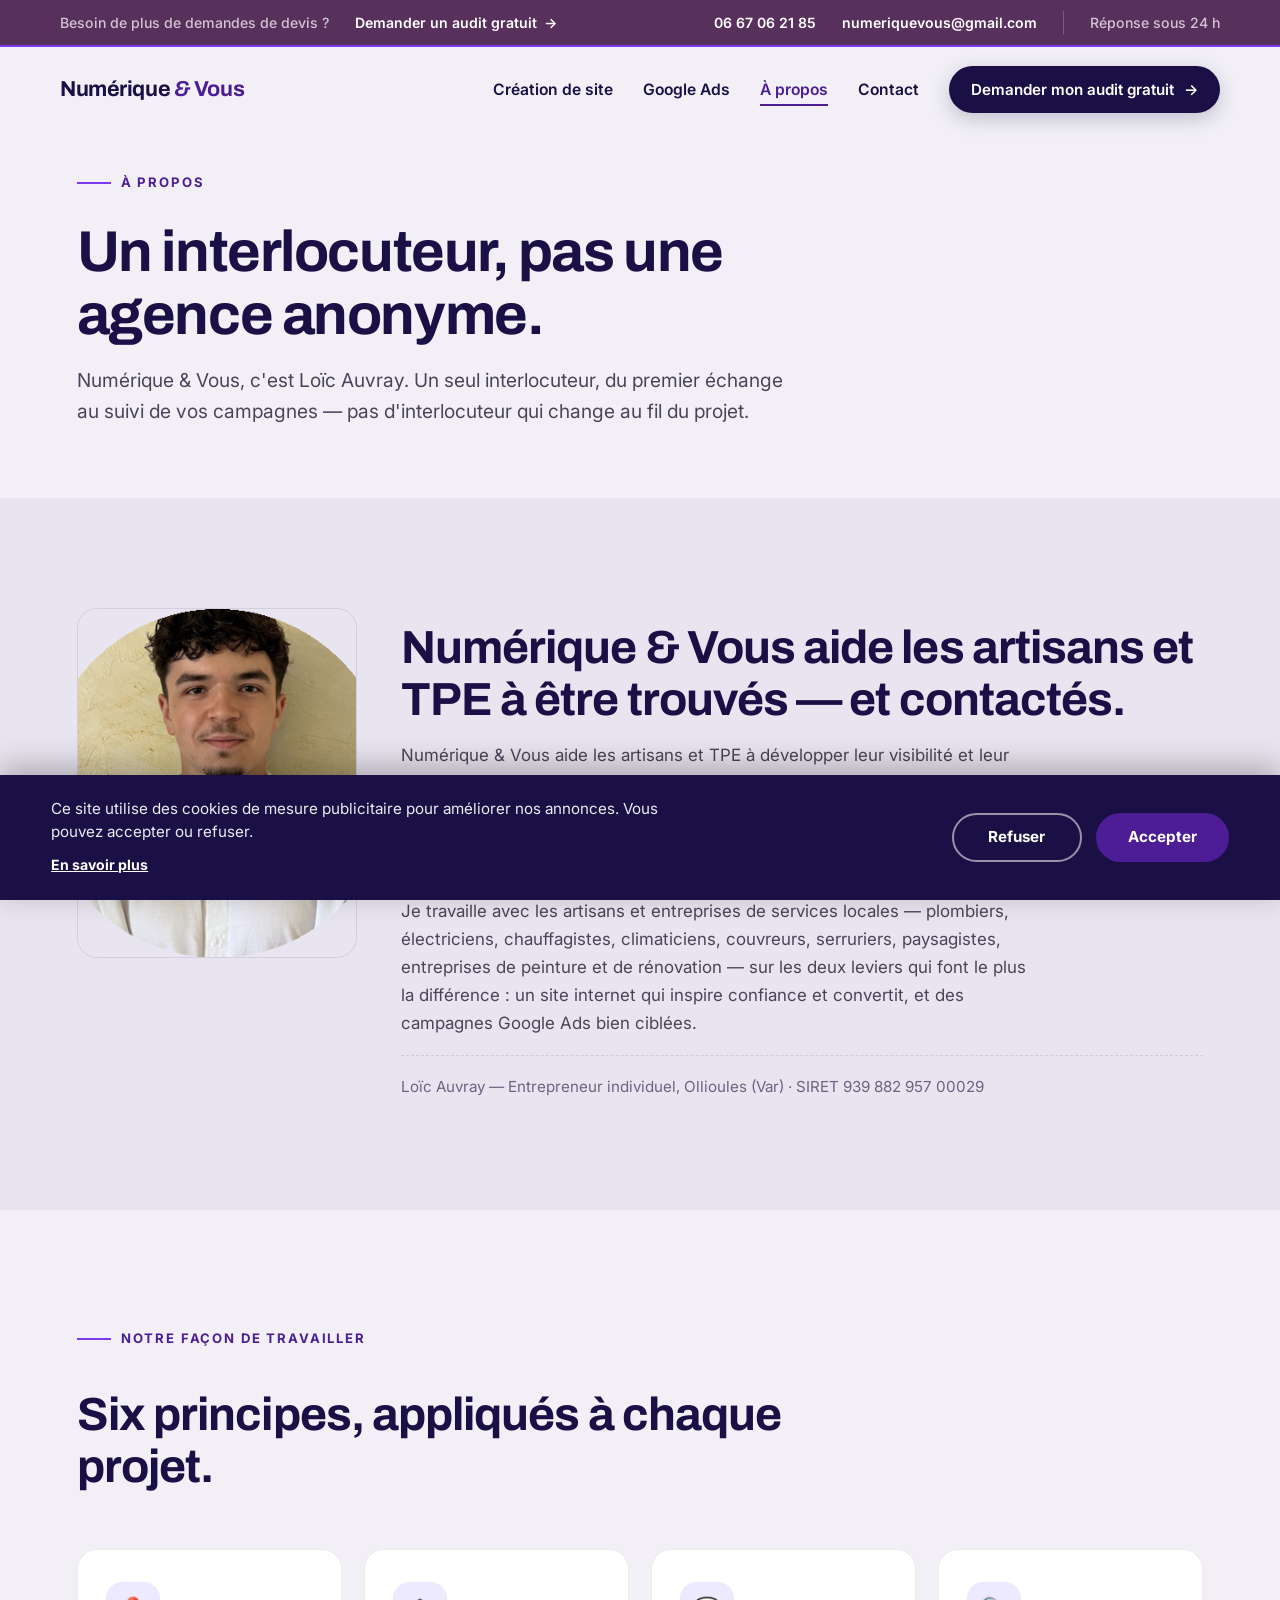
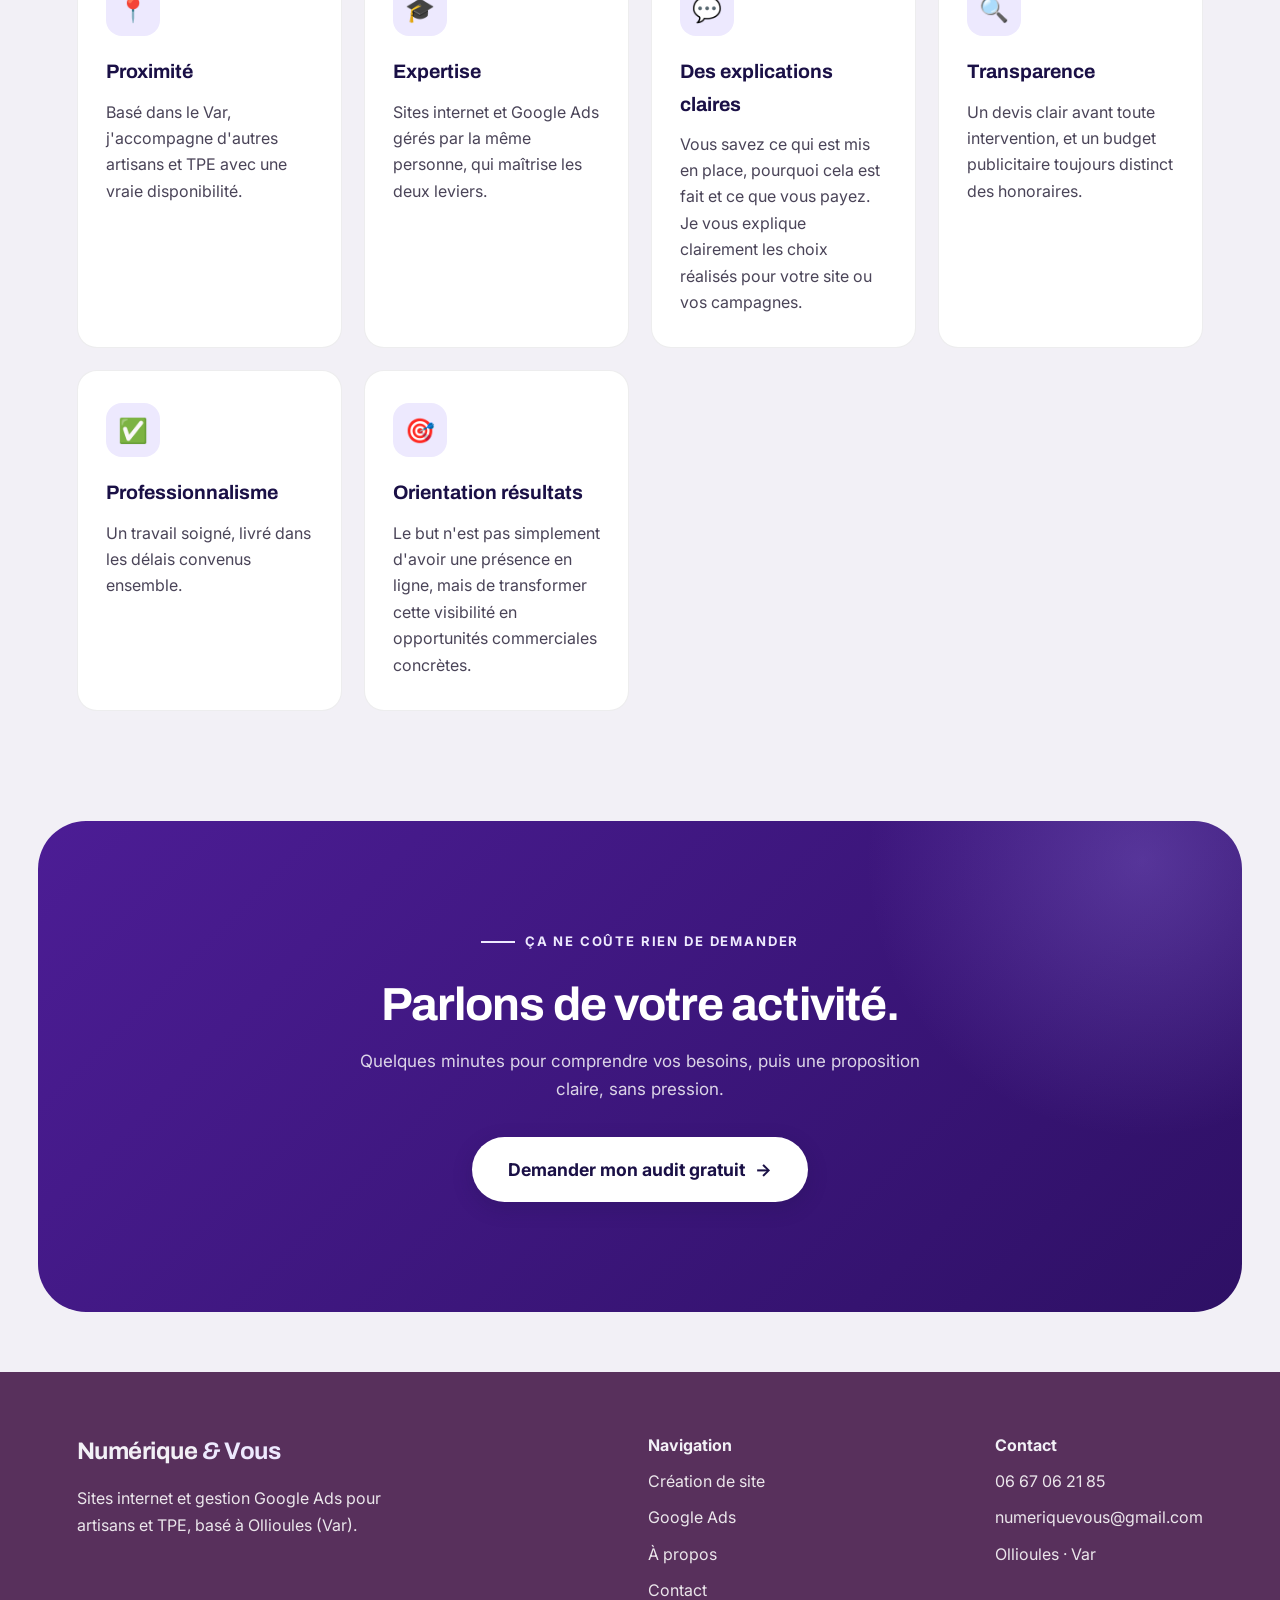
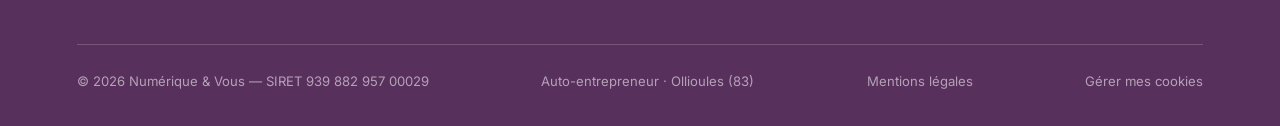
==== commit 5c27b8b8: "Hero animé « Google en direct », nouveau favicon NV et correctif du header - Hero de l'accueil rempl" ====
--- a/a-propos.html
+++ b/a-propos.html
@@ -8,8 +8,10 @@
 <meta name="author" content="Loïc Auvray">
 <meta name="robots" content="index, follow">
 <link rel="canonical" href="https://www.numeriquevous.fr/a-propos">
-<link rel="icon" type="image/svg+xml" href="/favicon.svg">
-<link rel="alternate icon" href="/favicon.svg">
+<link rel="icon" href="/favicon.ico?v=2" sizes="any">
+<link rel="icon" type="image/svg+xml" href="/favicon.svg?v=2">
+<link rel="icon" type="image/png" sizes="32x32" href="/favicon-32.png?v=2">
+<link rel="apple-touch-icon" href="/apple-touch-icon.png?v=2">
 <meta property="og:title" content="À propos — Numérique &amp; Vous">
 <meta property="og:description" content="Un interlocuteur unique pour la création de votre site internet et la gestion de vos campagnes Google Ads.">
 <meta property="og:url" content="https://www.numeriquevous.fr/a-propos">
--- a/styles.css
+++ b/styles.css
@@ -9,6 +9,8 @@
   --violet:#4c1d95;           /* liens, icônes, eyebrow, puces */
   --violet-clair:#ede9fe;     /* fonds d'icônes, badges */
   --violet-vif:#7c3aed;       /* filet d'accent, survols, soulignés — PAS les CTA */
+  --violet-disque:#ddd6fe;    /* disque derrière le téléphone du hero (--violet-clair trop proche du fond) */
+  --ambre:#f59e0b;            /* UNIQUEMENT notification « demande de devis » + étoiles du hero — JAMAIS les boutons */
   --gris-texte:#4a4458;
   --gris-doux:#6b6480;
   --bordure:rgba(26,16,70,.10);
@@ -67,7 +69,9 @@
 .logo .amp{color:var(--violet);font-style:italic}
 .header-right{display:flex;align-items:center;gap:20px}
 .nav-desktop{display:flex;gap:30px;align-items:center}
-.nav-desktop a{color:var(--encre);text-decoration:none;font-weight:600;font-size:.98rem;position:relative;padding:4px 0}
+.nav-desktop a{color:var(--encre);text-decoration:none;font-weight:600;font-size:.98rem;position:relative;padding:4px 0;white-space:nowrap;flex-shrink:0}
+.nav-desktop a.btn{padding:11px 22px;font-size:.95rem}
+.logo{white-space:nowrap}
 .nav-desktop a:not(.btn)::after{content:'';position:absolute;left:0;bottom:0;width:100%;height:2px;background:var(--violet);transform:scaleX(0);transform-origin:right;transition:transform .35s var(--ease)}
 .nav-desktop a:not(.btn):hover::after,
 .nav-desktop a:not(.btn)[aria-current="page"]::after{transform:scaleX(1);transform-origin:left}
@@ -131,40 +135,117 @@
 .menu-overlay .menu-foot{margin-top:36px;color:rgba(248,249,251,.55);font-size:.95rem;opacity:0;transition:opacity .5s .5s}
 .menu-overlay.open .menu-foot{opacity:1}
 
-/* ---------- Hero ---------- */
-.hero{
-  min-height:88svh;display:flex;flex-direction:column;justify-content:center;
-  padding:164px clamp(20px,6vw,80px) 60px;position:relative;overflow:hidden;
-}
-@media (max-width:1000px){.hero{padding-top:120px;min-height:auto}}
-.hero-deco{position:absolute;background:var(--aubergine);pointer-events:none;z-index:0;opacity:.10}
-.hero-deco.d-a{width:min(38vw,520px);height:min(38vw,520px);top:-60px;right:-80px;border-radius:0 0 0 120px}
-.hero-deco.d-b{width:min(26vw,320px);height:min(26vw,320px);bottom:-90px;right:14vw;border-radius:120px 0 0 0;opacity:.06}
-@media (max-width:900px){.hero-deco{display:none}}
-.hero h1,.hero p,.hero-ctas,.hero-note{position:relative;z-index:2}
+/* ---------- Hero animé « Google en direct » (accueil) ---------- */
+.nv-hero{
+  display:grid;grid-template-columns:1.05fr .95fr;align-items:center;
+  gap:clamp(2rem,5vw,5rem);max-width:1320px;margin:0 auto;min-height:88svh;
+  padding:150px clamp(20px,6vw,80px) 80px;position:relative;overflow:hidden;
+}
+.nv-copy{position:relative;z-index:2;min-width:0}
+.nv-copy h1{
+  font-family:'Archivo',sans-serif;font-weight:700;letter-spacing:-.025em;
+  font-size:clamp(2.4rem,5.2vw,4.4rem);line-height:1.04;max-width:14ch;
+}
+.nv-copy h1 .nv-hl{color:var(--violet)}
+.nv-lead{margin:1.5rem 0 2rem;font-size:clamp(1.05rem,1.4vw,1.2rem);line-height:1.6;color:var(--gris-texte);max-width:46ch}
+.nv-ctas .btn{white-space:nowrap}
+.nv-reassure{margin-top:1.1rem;font-size:.92rem;color:var(--gris-doux)}
+.nv-reassure strong{color:var(--violet)}
+
+/* scène téléphone */
+.nv-stage{position:relative;display:flex;justify-content:center;padding-bottom:2.4rem}
+.nv-stage::before{ /* disque derrière le téléphone : un cran plus soutenu que --violet-clair pour se détacher du fond */
+  content:"";position:absolute;width:min(520px,95%);aspect-ratio:1;border-radius:50%;
+  background:var(--violet-disque);top:calc(50% - 1.2rem);left:50%;transform:translate(-50%,-50%);z-index:0;
+}
+.nv-phone{
+  position:relative;z-index:1;width:320px;height:640px;border-radius:44px;background:var(--encre);padding:12px;
+  box-shadow:0 40px 80px -30px rgba(26,16,70,.55);
+}
+.nv-screen{position:relative;width:100%;height:100%;border-radius:34px;background:var(--blanc);overflow:hidden}
+.nv-notch{position:absolute;top:10px;left:50%;transform:translateX(-50%);width:92px;height:24px;border-radius:14px;background:var(--encre);z-index:5}
+
+/* fausse page Google (couleurs Google conservées) */
+.nv-g{padding:52px 16px 0;font-family:'Inter',sans-serif;color:#202124}
+.nv-glogo{font:700 1.5rem/1 'Archivo',sans-serif;text-align:center;letter-spacing:-.02em;margin-bottom:14px}
+.nv-glogo span:nth-child(1){color:#4285F4}.nv-glogo span:nth-child(2){color:#EA4335}.nv-glogo span:nth-child(3){color:#FBBC05}
+.nv-glogo span:nth-child(4){color:#4285F4}.nv-glogo span:nth-child(5){color:#34A853}.nv-glogo span:nth-child(6){color:#EA4335}
+.nv-search{display:flex;align-items:center;gap:10px;height:44px;border-radius:22px;padding:0 16px;
+  box-shadow:0 1px 6px rgba(32,33,36,.18);font-size:.95rem}
+.nv-search svg{flex:none}
+.nv-query{white-space:nowrap;overflow:hidden}
+.nv-caret{width:1.5px;height:18px;background:#202124;animation:nv-blink 1s steps(1) infinite}
+@keyframes nv-blink{50%{opacity:0}}
+
+.nv-results{position:relative;margin-top:18px;height:440px}
+.nv-card{
+  position:absolute;left:0;right:0;height:106px;padding:11px 12px;border-radius:14px;background:var(--blanc);
+  border:1px solid transparent;overflow:hidden;
+  transform:translateY(calc(var(--pos) * 110px));opacity:0;
+  transition:transform .9s cubic-bezier(.65,0,.25,1),opacity .4s ease,border-color .4s ease,box-shadow .4s ease;
+}
+.nv-card.show{opacity:1}
+.nv-site{display:flex;align-items:center;gap:8px;font-size:.72rem;line-height:1.2;color:#4d5156}
+.nv-fav{width:20px;height:20px;border-radius:50%;background:#f1f3f4;display:grid;place-items:center;font:700 .62rem/1 'Inter',sans-serif;color:#5f6368;flex:none}
+.nv-title{margin-top:5px;font-size:.88rem;color:#1a0dab;line-height:1.25;
+  display:-webkit-box;-webkit-box-orient:vertical;-webkit-line-clamp:2;overflow:hidden}
+.nv-meta{margin-top:4px;font-size:.74rem;line-height:1.35;color:#4d5156;display:flex;gap:6px;align-items:center;white-space:nowrap;overflow:hidden}
+.nv-meta>span:last-child{overflow:hidden;text-overflow:ellipsis}
+.nv-stars{color:var(--ambre);letter-spacing:1px;opacity:0;transition:opacity .5s ease}
+.nv-card.rated .nv-stars{opacity:1}
+.nv-card--client .nv-fav{background:var(--violet);color:#fff}
+.nv-card--client.lift{border-color:var(--violet);box-shadow:0 14px 30px -14px rgba(76,29,149,.45)}
+
+/* notification « nouvelle demande de devis » (seul usage de l'ambre, avec les étoiles) */
+.nv-notif{
+  position:absolute;z-index:6;left:10px;right:10px;top:12px;padding:12px 14px;border-radius:18px;
+  background:rgba(255,255,255,.96);backdrop-filter:blur(8px);box-shadow:0 12px 30px -10px rgba(26,16,70,.35);
+  display:grid;grid-template-columns:36px 1fr;gap:10px;align-items:center;font-family:'Inter',sans-serif;
+  transform:translateY(-130%);transition:transform .6s cubic-bezier(.2,.9,.3,1.2);
+}
+.nv-notif.in{transform:translateY(0)}
+.nv-notif-icon{width:36px;height:36px;border-radius:10px;background:var(--ambre);display:grid;place-items:center}
+.nv-notif strong{display:block;font-size:.82rem;line-height:1.3;color:var(--encre)}
+.nv-notif span{display:block;font-size:.78rem;line-height:1.35;color:var(--gris-doux);margin-top:2px}
+.nv-phone.buzz{animation:nv-buzz .45s linear}
+@keyframes nv-buzz{0%,100%{transform:translateX(0)}20%{transform:translateX(-4px) rotate(-.6deg)}40%{transform:translateX(4px) rotate(.6deg)}60%{transform:translateX(-3px)}80%{transform:translateX(3px)}}
+
+.nv-caption{position:absolute;z-index:2;bottom:0;font-size:.8rem;color:var(--gris-doux)}
+.nv-screen.fade .nv-g,.nv-screen.fade .nv-notif{opacity:0;transition:opacity .5s ease}
+
+@media (max-width:1000px){.nv-hero{padding-top:120px}}
+@media (max-width:900px){
+  .nv-hero{grid-template-columns:1fr;min-height:auto;padding-bottom:3.5rem}
+  .nv-copy h1{max-width:none}
+}
+@media (max-width:600px){
+  .nv-hero{padding-top:100px;gap:2.5rem}
+  .nv-copy .eyebrow{display:none}
+  .nv-copy h1{font-size:clamp(2rem,8.6vw,2.4rem)}
+  .nv-lead{margin:1rem 0 1.4rem}
+  .nv-ctas{gap:10px}
+  .nv-ctas .btn{flex:1 1 auto;justify-content:center;padding:13px 18px}
+  .nv-ctas .btn.gold{flex-basis:100%}
+}
+@media (max-width:420px){
+  .nv-phone{width:280px;height:560px;border-radius:40px}
+  .nv-results{height:384px}
+  .nv-card{height:92px;padding:9px 10px;transform:translateY(calc(var(--pos) * 96px))}
+  .nv-site{font-size:.68rem}
+  .nv-fav{width:18px;height:18px}
+  .nv-title{font-size:.82rem}
+  .nv-meta{font-size:.7rem}
+}
+@media (prefers-reduced-motion:reduce){
+  .nv-hero *,.nv-hero *::before,.nv-hero *::after{animation:none !important;transition:none !important}
+}
+
 .eyebrow{
   display:inline-flex;align-items:center;gap:10px;font-weight:700;font-size:.82rem;
   letter-spacing:.14em;text-transform:uppercase;color:var(--violet);margin-bottom:26px;
 }
 .eyebrow::before{content:'';width:34px;height:2px;background:var(--violet-vif)}
-.hero h1{
-  font-family:'Archivo',sans-serif;font-weight:700;letter-spacing:-.025em;
-  font-size:clamp(2.4rem,6.4vw,4.6rem);line-height:1.08;max-width:17ch;
-}
-.hero h1 .hl{position:relative;white-space:nowrap;color:var(--violet)}
-.hero p{max-width:56ch;font-size:clamp(1.05rem,1.6vw,1.25rem);margin:28px 0 38px;color:var(--gris-texte)}
 .hero-ctas{display:flex;gap:18px;flex-wrap:wrap;align-items:center}
-.hero-note{font-size:.9rem;color:var(--gris-doux);margin-top:18px}
-.hero-note strong{color:var(--violet)}
-.trust-badges{display:flex;flex-wrap:wrap;gap:10px;margin-top:26px;position:relative;z-index:2}
-.trust-badge{
-  display:inline-flex;align-items:center;gap:8px;
-  background:#fff;color:var(--violet);border:1px solid rgba(76,29,149,.16);
-  padding:9px 18px;border-radius:100px;
-  font-size:.88rem;font-weight:600;letter-spacing:.01em;
-}
-.trust-badge::before{content:'✓';font-weight:800;font-size:.8rem}
-@media (max-width:600px){.trust-badge{font-size:.8rem;padding:8px 14px}}
 
 /* page hero courte (pages secondaires) */
 .page-hero{padding:164px clamp(20px,6vw,80px) 70px;position:relative}
@@ -355,10 +436,13 @@
 
 /* ---------- Accessibilité / responsive ---------- */
 a:focus-visible,button:focus-visible,input:focus-visible,textarea:focus-visible,select:focus-visible{outline:3px solid var(--violet-vif);outline-offset:3px}
-@media (max-width:900px){
+/* menu complet ≈ 1055px de large : on bascule sur le burger avant qu'il ne manque de place */
+@media (max-width:1180px){
   .nav-desktop{display:none}
   .header-mobile-actions{display:flex}
   .burger{display:flex}
+}
+@media (max-width:900px){
   .contact-wrap{grid-template-columns:1fr}
   .faq-q .plus{width:40px;height:40px}
 }
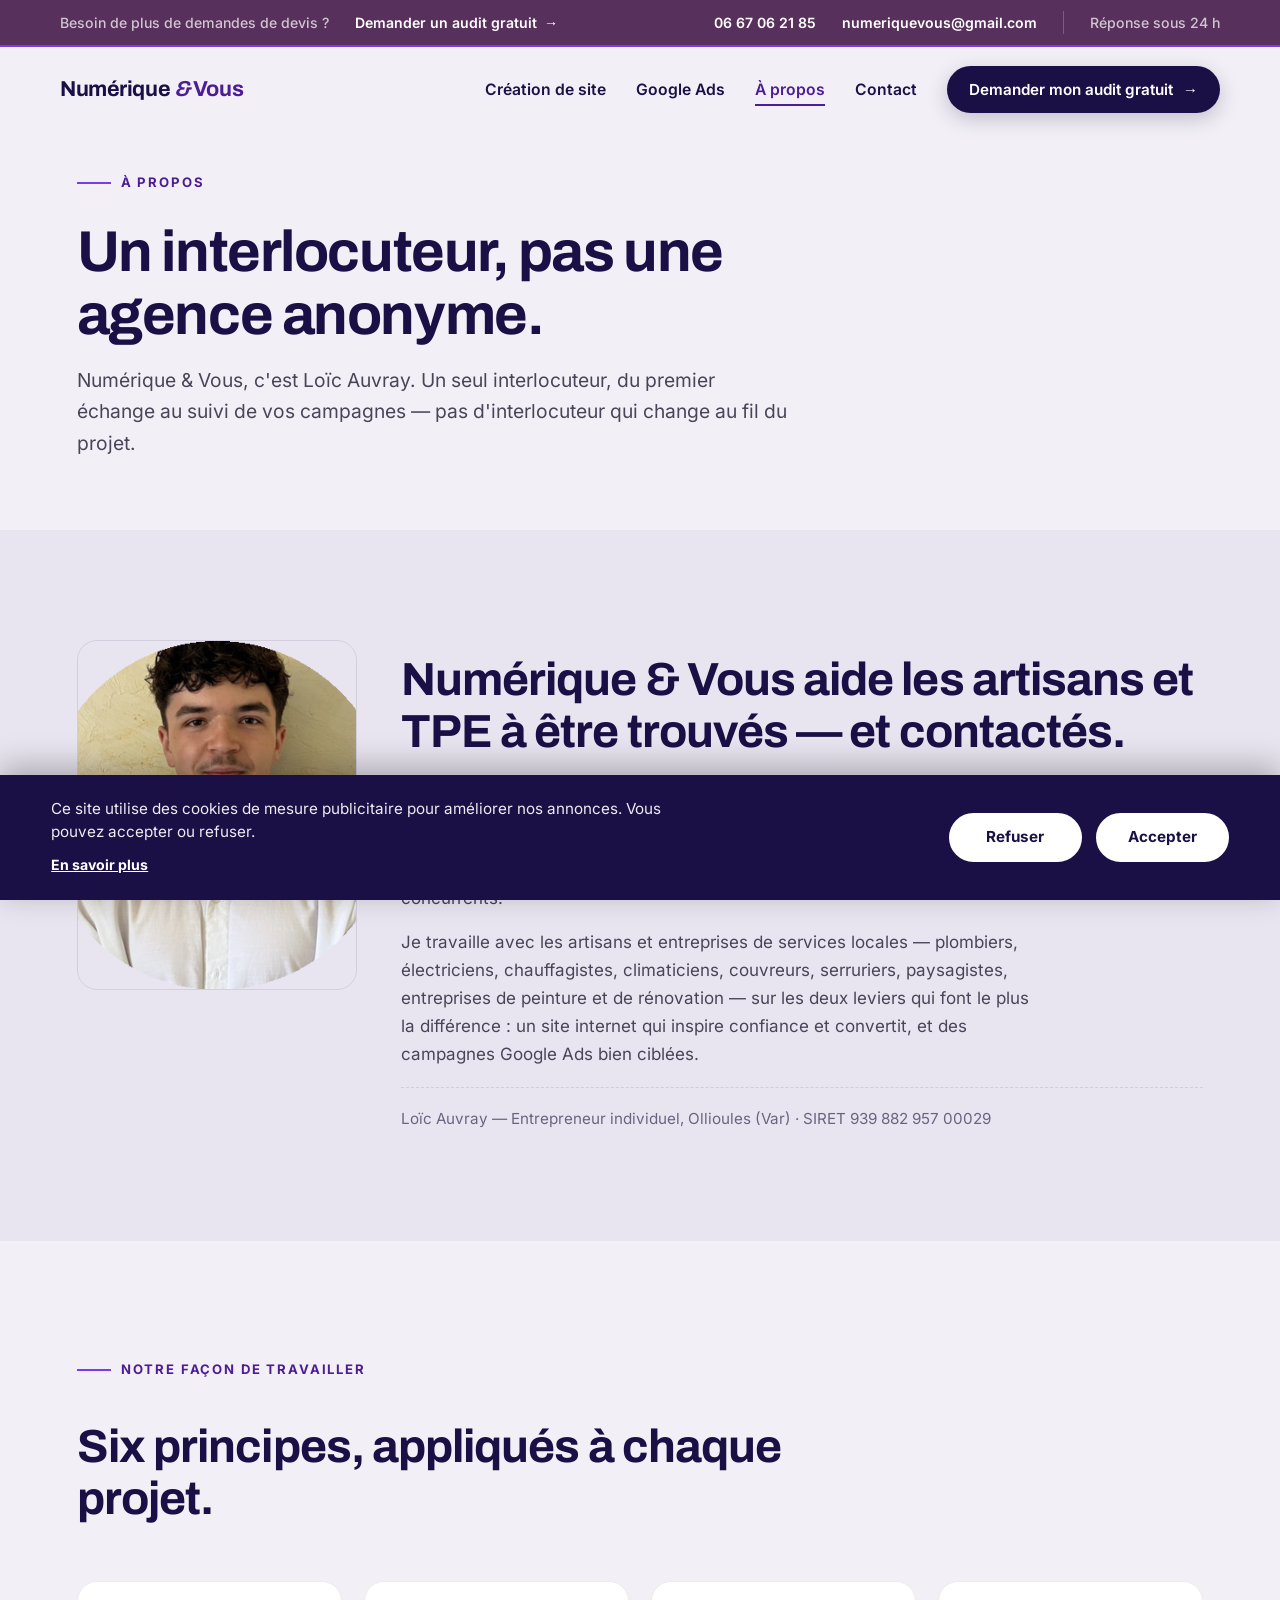
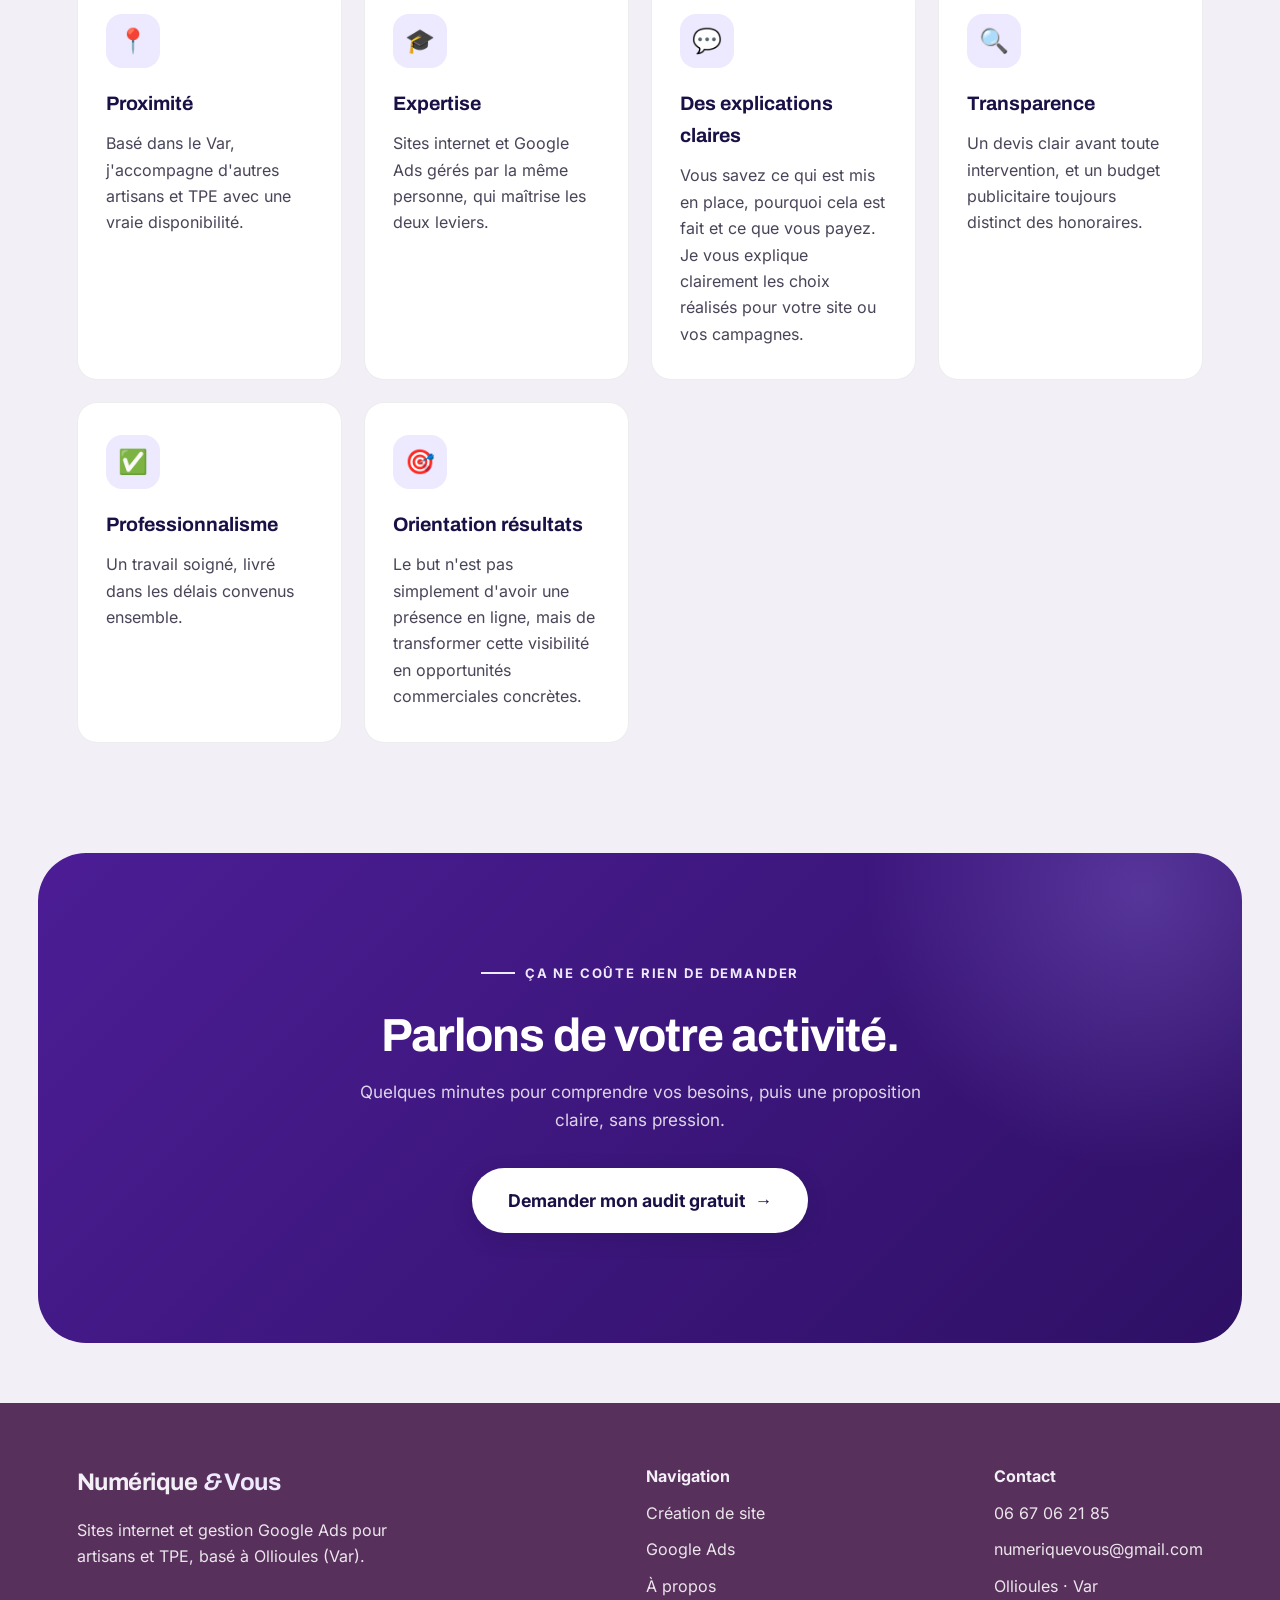
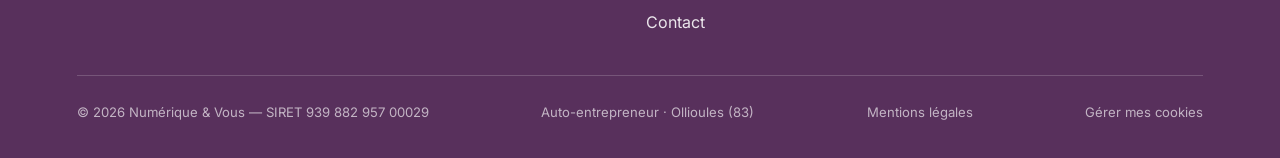
==== commit 1e2d70ae: "Bandeau cookies compact, barre d'appel, contraste footer et polices auto-hébergées - Bandeau cookies" ====
--- a/a-propos.html
+++ b/a-propos.html
@@ -26,14 +26,13 @@
 <meta name="twitter:title" content="À propos — Numérique &amp; Vous">
 <meta name="twitter:description" content="Un interlocuteur unique pour la création de votre site internet et la gestion de vos campagnes Google Ads.">
 <meta name="twitter:image" content="https://www.numeriquevous.fr/logo.png">
-<link rel="preconnect" href="https://fonts.googleapis.com">
-<link rel="preconnect" href="https://fonts.gstatic.com" crossorigin>
-<link href="https://fonts.googleapis.com/css2?family=Archivo:wght@500;600;700;800&family=Inter:wght@400;500;600;700&family=JetBrains+Mono:wght@500;600&display=swap" rel="stylesheet">
+<link rel="preload" href="/fonts/archivo-latin-var.woff2" as="font" type="font/woff2" crossorigin>
+<link rel="preload" href="/fonts/inter-latin-var.woff2" as="font" type="font/woff2" crossorigin>
 <!-- Google Ads (chargement différé : gtag.js n'est injecté qu'après consentement, voir cookie-consent.js) -->
 <script>
 window.dataLayer=window.dataLayer||[];function gtag(){dataLayer.push(arguments)}
 </script>
-<link rel="stylesheet" href="/cookie-consent.css">
+<link rel="stylesheet" href="/cookie-consent.css" media="print" onload="this.media=&#39;all&#39;">
 <link rel="stylesheet" href="/styles.css">
 </head>
 <body>
@@ -181,7 +180,7 @@
 <!-- ================= CTA MOBILE PERSISTANT ================= -->
 <div class="mobile-cta-bar">
   <a href="tel:+33667062185" class="btn ghost small" onclick="gtag('event','conversion_appel',{event_category:'contact'})">📞 Appeler</a>
-  <a href="/contact" class="btn gold small">Demander un audit</a>
+  <a href="/contact" class="btn gold small">Audit gratuit</a>
 </div>
 
 <script defer src="/site.js"></script>
--- a/cookie-consent.css
+++ b/cookie-consent.css
@@ -11,7 +11,7 @@
 .cookie-banner p{margin:0 0 6px;font-size:.95rem;line-height:1.55;color:rgba(255,255,255,.92)}
 .cookie-banner .cookie-more{color:#fff;font-weight:700;font-size:.88rem;text-decoration:underline}
 .cookie-banner .cookie-more:hover{color:#d8b4fe}
-.cookie-actions{display:flex;gap:14px;flex-wrap:wrap;align-items:center}
+.cookie-actions{display:grid;grid-template-columns:1fr 1fr;gap:14px;align-items:stretch}
 .cookie-btn{
   padding:13px 30px;border-radius:100px;font-weight:700;font-size:.95rem;
   font-family:'Inter',sans-serif;cursor:pointer;border:2px solid transparent;
@@ -20,10 +20,19 @@
 }
 .cookie-btn:hover{transform:translateY(-2px)}
 .cookie-btn:focus-visible{outline:3px solid #fff;outline-offset:3px}
-.cookie-btn.accept{background:var(--violet, var(--vert));color:#fff}
-.cookie-btn.reject{background:transparent;color:#fff;border-color:rgba(255,255,255,.55)}
+/* Accepter et Refuser : même taille, même style, même visibilité (recommandation CNIL) */
+.cookie-btn.accept,.cookie-btn.reject{background:#fff;color:var(--encre, #1a1046);border-color:#fff}
+
+/* Mobile : barre compacte (≤ 25 % de la hauteur d'écran), ne masque pas le hero */
 @media (max-width:640px){
-  .cookie-banner{flex-direction:column;align-items:stretch;text-align:left}
-  .cookie-actions{justify-content:stretch}
-  .cookie-btn{flex:1}
+  .cookie-banner{
+    flex-direction:column;align-items:stretch;flex-wrap:nowrap;gap:10px;text-align:left;
+    padding:12px 16px calc(12px + env(safe-area-inset-bottom,0px));
+    max-height:25vh;max-height:25svh;overflow-y:auto;
+  }
+  .cookie-banner .cookie-text{flex:0 0 auto;max-width:none;line-height:1.45}
+  .cookie-banner p{display:inline;margin:0;font-size:.8rem;line-height:1.45}
+  .cookie-banner .cookie-more{margin-left:4px;font-size:.76rem;font-weight:500;color:rgba(255,255,255,.8)}
+  .cookie-actions{gap:10px}
+  .cookie-btn{min-width:0;padding:10px 12px;font-size:.9rem}
 }
--- a/styles.css
+++ b/styles.css
@@ -1,4 +1,13 @@
 /* ===== Numérique & Vous — design system partagé (toutes les pages) ===== */
+
+/* Polices auto-hébergées (woff2 variables, sous-ensemble latin, licence SIL OFL) */
+@font-face{font-family:'Archivo';font-style:normal;font-weight:500 800;font-display:swap;
+  src:url('/fonts/archivo-latin-var.woff2') format('woff2');
+  unicode-range:U+0000-00FF,U+0131,U+0152-0153,U+02BB-02BC,U+02C6,U+02DA,U+02DC,U+0304,U+0308,U+0329,U+2000-206F,U+20AC,U+2122,U+2191,U+2193,U+2212,U+2215,U+FEFF,U+FFFD}
+@font-face{font-family:'Inter';font-style:normal;font-weight:400 700;font-display:swap;
+  src:url('/fonts/inter-latin-var.woff2') format('woff2');
+  unicode-range:U+0000-00FF,U+0131,U+0152-0153,U+02BB-02BC,U+02C6,U+02DA,U+02DC,U+0304,U+0308,U+0329,U+2000-206F,U+20AC,U+2122,U+2191,U+2193,U+2212,U+2215,U+FEFF,U+FFFD}
+
 :root{
   --fond:#f2f0f6;             /* fond de page — gris lavande, JAMAIS blanc pur */
   --fond-alt:#e9e5f0;         /* alternance de sections, un cran plus soutenu */
@@ -417,8 +426,8 @@
 footer a{color:rgba(255,255,255,.88);text-decoration:none;transition:color .3s}
 footer a:hover{color:#e9d5ff}
 .footer-links{display:flex;flex-direction:column;gap:10px;font-size:1rem}
-.footer-bottom{display:flex;justify-content:space-between;gap:16px;flex-wrap:wrap;padding-top:26px;font-size:.82rem;color:rgba(255,255,255,.55)}
-.footer-legal{color:rgba(255,255,255,.55);text-decoration:none}
+.footer-bottom{display:flex;justify-content:space-between;gap:16px;flex-wrap:wrap;padding-top:26px;font-size:.82rem;color:rgba(255,255,255,.64)}
+.footer-legal{color:rgba(255,255,255,.64);text-decoration:none} /* ≥ 4,5:1 sur --aubergine */
 .footer-legal:hover{text-decoration:underline}
 
 /* ---------- CTA mobile persistant ---------- */
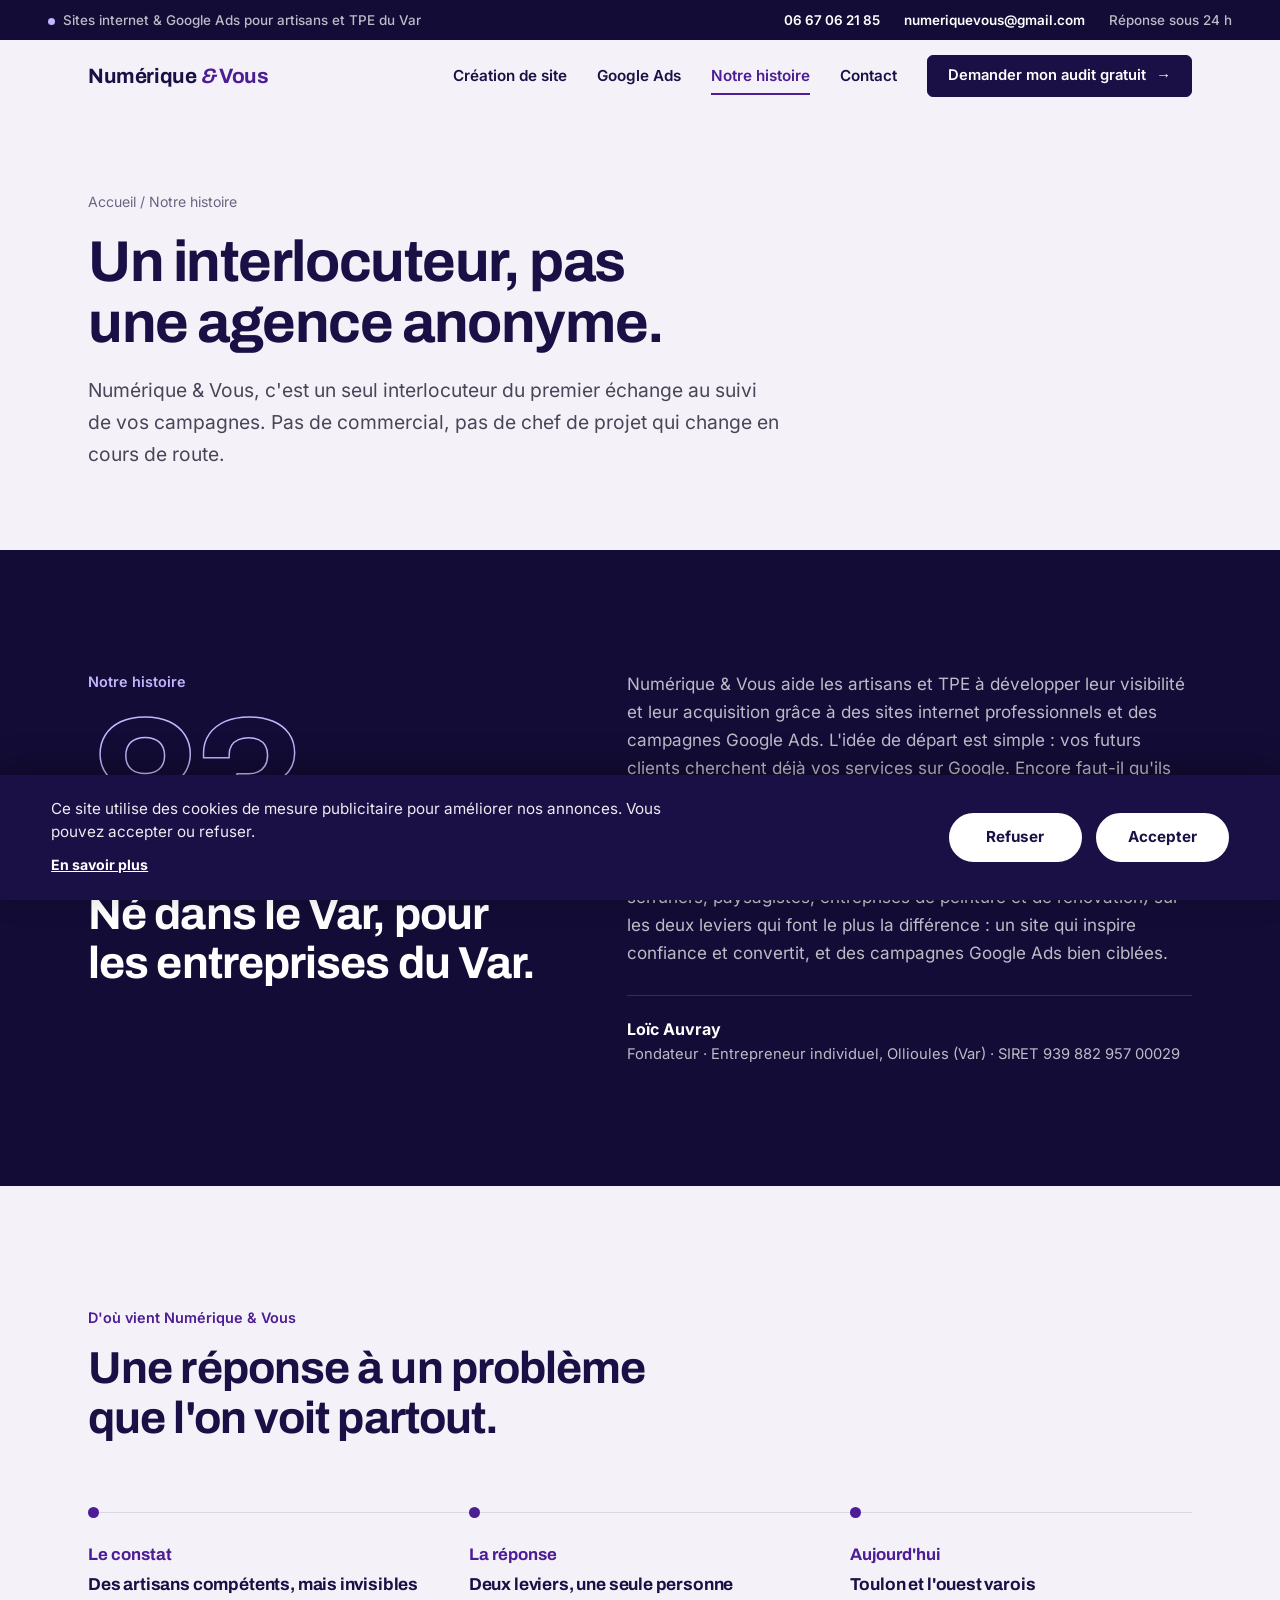
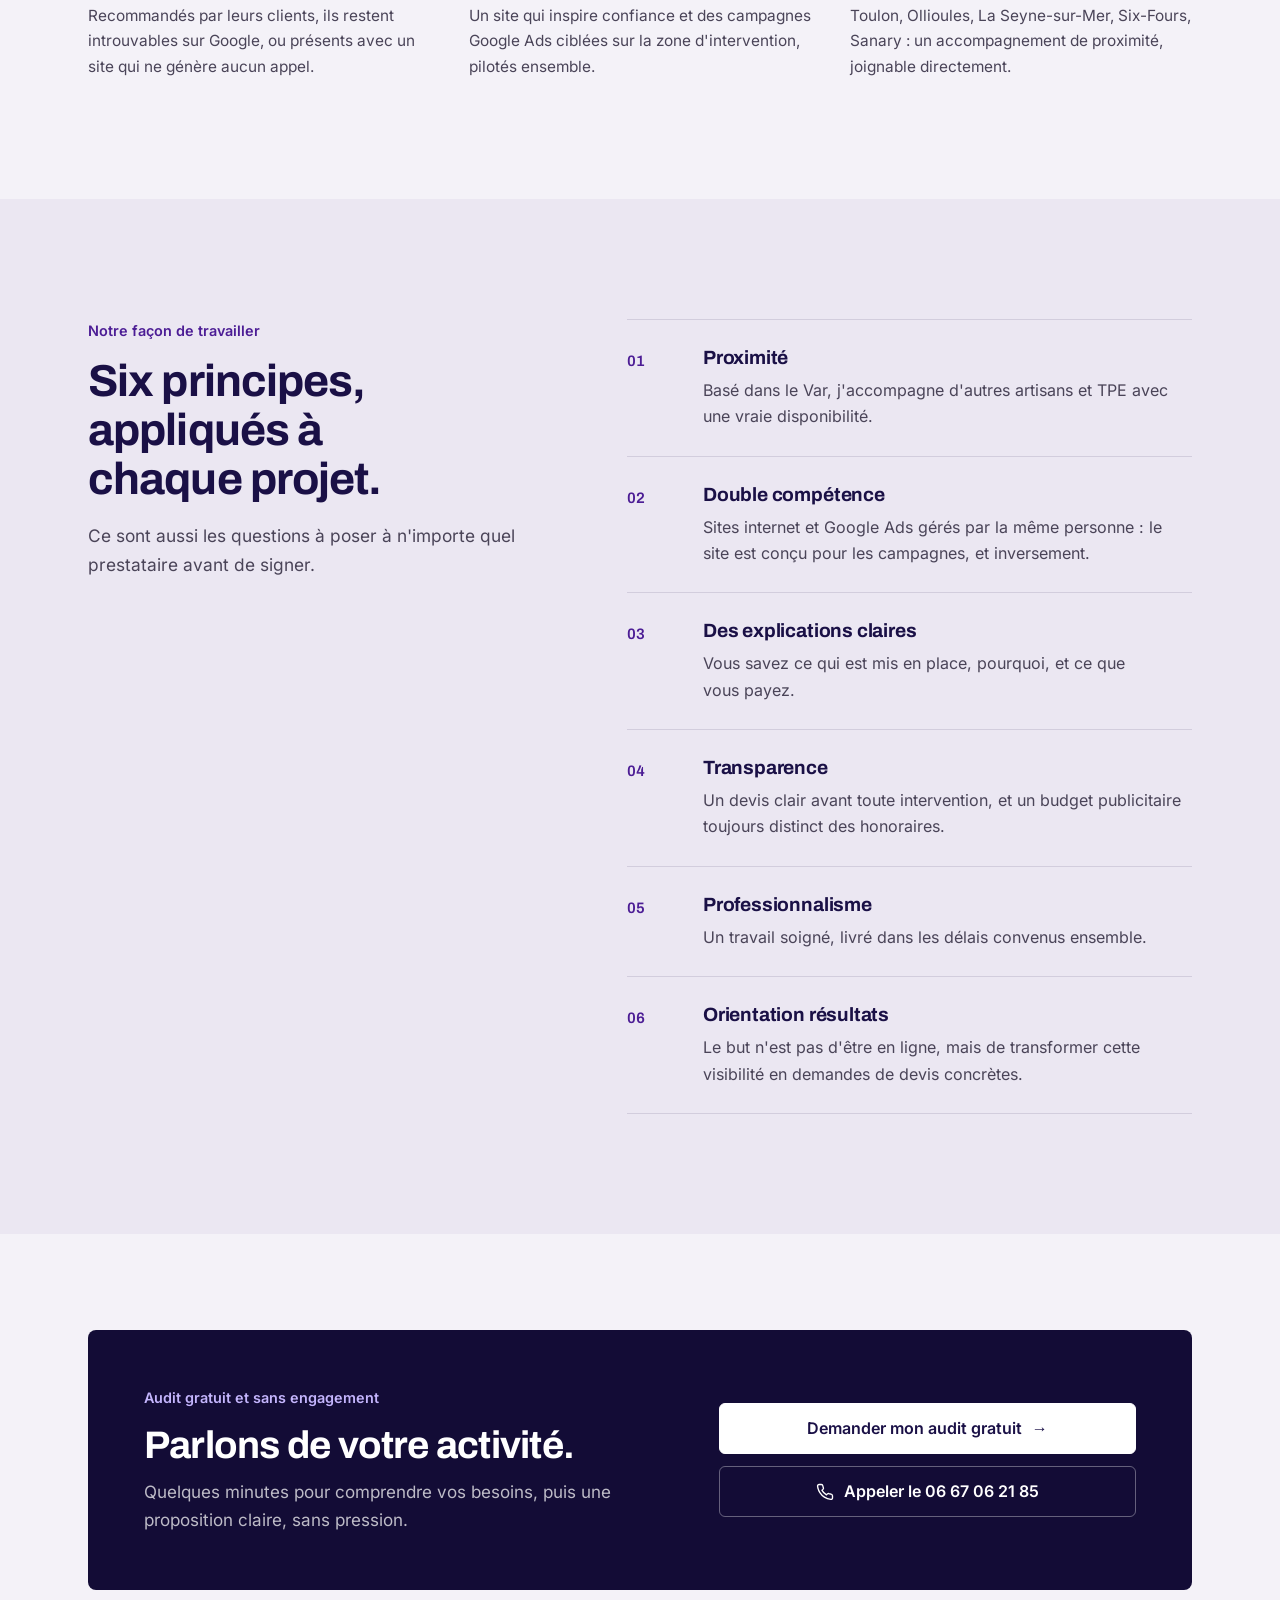
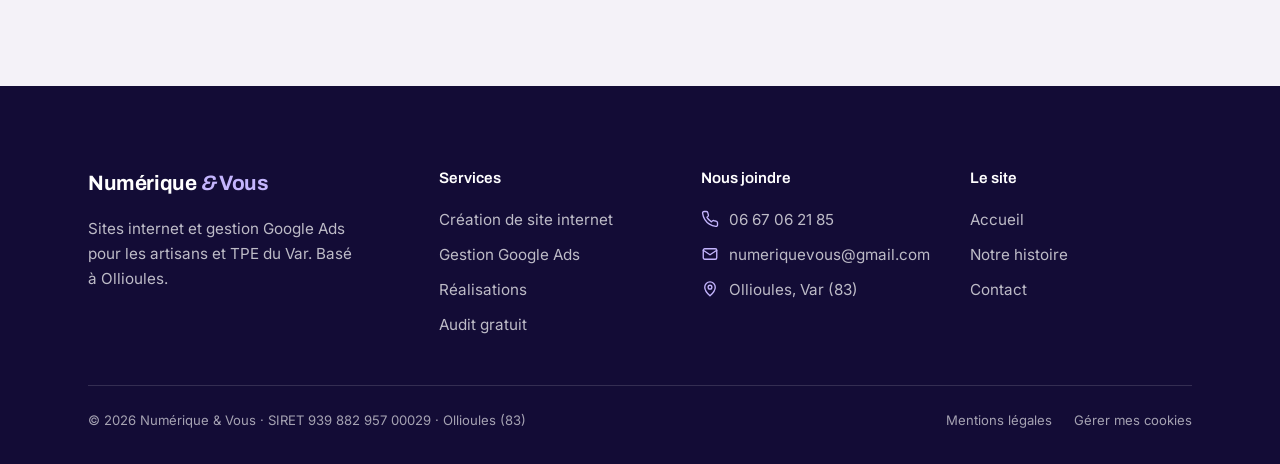
==== commit 5c8c543b: "Refonte visuelle : design plus sobre et professionnel - Remplace les grilles de cartes, emojis et bl" ====
--- a/a-propos.html
+++ b/a-propos.html
@@ -37,150 +37,156 @@
 </head>
 <body>
 
-<div class="progress" id="progress"></div>
-
 <div class="topbar" id="topbar">
-  <div class="topbar-left">
-    <span class="topbar-label">Besoin de plus de demandes de devis&nbsp;?</span>
-    <a href="/contact" class="topbar-cta">Demander un audit gratuit <span class="arr">→</span></a>
-  </div>
+  <div class="topbar-left"><span><span class="pulse"></span>Sites internet &amp; Google Ads pour artisans et TPE du Var</span></div>
   <div class="topbar-right">
     <a href="tel:+33667062185" onclick="gtag('event','conversion_appel',{event_category:'contact'})">06&nbsp;67&nbsp;06&nbsp;21&nbsp;85</a>
     <a href="mailto:numeriquevous@gmail.com">numeriquevous@gmail.com</a>
-    <span class="topbar-sep">Réponse sous 24&nbsp;h</span>
+    <span>Réponse sous 24&nbsp;h</span>
   </div>
 </div>
 
 <header id="header">
+ <div class="wrap">
   <a class="logo" href="/">Numérique <span class="amp">&amp;</span> <em>Vous</em></a>
-  <div class="header-right">
-    <nav class="nav-desktop">
+  <nav class="nav-desktop" aria-label="Navigation principale">
       <a href="/creation-site-internet">Création de site</a>
       <a href="/google-ads">Google Ads</a>
-      <a href="/a-propos" aria-current="page">À propos</a>
+      <a href="/a-propos" aria-current="page">Notre histoire</a>
       <a href="/contact">Contact</a>
       <a href="/contact" class="btn">Demander mon audit gratuit <span class="arr">→</span></a>
-    </nav>
-    <div class="header-mobile-actions">
-      <a href="tel:+33667062185" class="call-mobile-btn" aria-label="Appeler le 06 67 06 21 85" onclick="gtag('event','conversion_appel',{event_category:'contact'})">📞</a>
-      <button class="burger" id="burger" aria-label="Ouvrir le menu" aria-expanded="false">
-        <span></span><span></span><span></span>
-      </button>
-    </div>
+  </nav>
+  <div class="header-mobile-actions">
+    <a href="tel:+33667062185" class="call-mobile-btn" aria-label="Appeler le 06 67 06 21 85" onclick="gtag('event','conversion_appel',{event_category:'contact'})"><svg class="i" viewBox="0 0 24 24" aria-hidden="true"><path d="M22 16.9v3a2 2 0 0 1-2.2 2 19.8 19.8 0 0 1-8.6-3.1 19.5 19.5 0 0 1-6-6A19.8 19.8 0 0 1 2.1 4.2 2 2 0 0 1 4.1 2h3a2 2 0 0 1 2 1.7c.1.9.4 1.8.7 2.7a2 2 0 0 1-.5 2.1L8 9.8a16 16 0 0 0 6 6l1.3-1.3a2 2 0 0 1 2.1-.4c.9.3 1.8.6 2.7.7a2 2 0 0 1 1.7 2z"/></svg></a>
+    <button class="burger" id="burger" aria-label="Ouvrir le menu" aria-expanded="false"><span></span><span></span><span></span></button>
   </div>
+ </div>
 </header>
 
 <div class="menu-overlay" id="menu">
   <a href="/creation-site-internet">Création de site</a>
   <a href="/google-ads">Google Ads</a>
-  <a href="/a-propos">À propos</a>
-  <a href="/contact">Demander mon audit gratuit →</a>
+  <a href="/a-propos">Notre histoire</a>
+  <a href="/contact">Contact</a>
   <div class="menu-foot">Ollioules · Var — 06 67 06 21 85 — numeriquevous@gmail.com</div>
 </div>
 
-<!-- ================= HERO ================= -->
+<main>
 <section class="page-hero">
-  <span class="eyebrow">À propos</span>
-  <h1>Un interlocuteur, pas une agence anonyme.</h1>
-  <p class="lead">Numérique &amp; Vous, c'est Loïc Auvray. Un seul interlocuteur, du premier échange au suivi de vos campagnes — pas d'interlocuteur qui change au fil du projet.</p>
+  <div class="wrap">
+    <p class="crumb"><a href="/">Accueil</a> / Notre histoire</p>
+    <h1>Un interlocuteur, pas une agence anonyme.</h1>
+    <p class="lead">Numérique &amp; Vous, c'est un seul interlocuteur du premier échange au suivi de vos campagnes. Pas de commercial, pas de chef de projet qui change en cours de route.</p>
+  </div>
 </section>
 
-<!-- ================= PORTRAIT ================= -->
-<section class="bg-alt">
-  <div class="about-wrap reveal">
-    <img class="about-photo" src="/photo_loic.png" alt="Loïc Auvray, fondateur de Numérique &amp; Vous" loading="lazy">
-    <div>
-      <h2>Numérique &amp; Vous aide les artisans et TPE à être trouvés — et contactés.</h2>
-      <p class="lead">Numérique &amp; Vous aide les artisans et TPE à développer leur visibilité et leur acquisition grâce à des sites internet professionnels et des campagnes Google Ads. L'idée de départ est simple&nbsp;: vos futurs clients cherchent déjà vos services sur Google, encore faut-il qu'ils vous trouvent plutôt que vos concurrents.</p>
-      <p class="lead" style="margin-top:16px">Je travaille avec les artisans et entreprises de services locales — plombiers, électriciens, chauffagistes, climaticiens, couvreurs, serruriers, paysagistes, entreprises de peinture et de rénovation — sur les deux leviers qui font le plus la différence&nbsp;: un site internet qui inspire confiance et convertit, et des campagnes Google Ads bien ciblées.</p>
-      <p class="identity-note">Loïc Auvray — Entrepreneur individuel, Ollioules (Var) · SIRET 939 882 957 00029</p>
+<section class="dark">
+  <div class="wrap story">
+    <div class="reveal">
+      <span class="label">Notre histoire</span>
+      <span class="bignum" aria-hidden="true">83</span>
+      <h2>Né dans le Var, pour les entreprises du Var.</h2>
+    </div>
+    <div class="reveal d1">
+      <p>Numérique &amp; Vous aide les artisans et TPE à développer leur visibilité et leur acquisition grâce à des sites internet professionnels et des campagnes Google Ads. L'idée de départ est simple&nbsp;: vos futurs clients cherchent déjà vos services sur Google. Encore faut-il qu'ils vous trouvent, vous, plutôt que vos concurrents.</p>
+      <p>Je travaille avec les artisans et entreprises de services locales (plombiers, électriciens, chauffagistes, climaticiens, couvreurs, serruriers, paysagistes, entreprises de peinture et de rénovation) sur les deux leviers qui font le plus la différence&nbsp;: un site qui inspire confiance et convertit, et des campagnes Google Ads bien ciblées.</p>
+      <p class="sig"><strong>Loïc Auvray</strong>Fondateur · Entrepreneur individuel, Ollioules (Var) · SIRET 939 882 957 00029</p>
     </div>
   </div>
 </section>
 
-<!-- ================= VALEURS ================= -->
 <section>
-  <div class="section-head reveal">
-    <span class="eyebrow">Notre façon de travailler</span>
-    <h2>Six principes, appliqués à chaque projet.</h2>
+  <div class="wrap">
+    <div class="head reveal">
+      <span class="label">D'où vient Numérique &amp; Vous</span>
+      <h2>Une réponse à un problème que l'on voit partout.</h2>
+    </div>
+    <ol class="timeline reveal d1" style="--steps:3">
+      <li><span class="step-n">Le constat</span><h3>Des artisans compétents, mais invisibles</h3><p>Recommandés par leurs clients, ils restent introuvables sur Google, ou présents avec un site qui ne génère aucun appel.</p></li>
+      <li><span class="step-n">La réponse</span><h3>Deux leviers, une seule personne</h3><p>Un site qui inspire confiance et des campagnes Google Ads ciblées sur la zone d'intervention, pilotés ensemble.</p></li>
+      <li><span class="step-n">Aujourd'hui</span><h3>Toulon et l'ouest varois</h3><p>Toulon, Ollioules, La Seyne-sur-Mer, Six-Fours, Sanary&nbsp;: un accompagnement de proximité, joignable directement.</p></li>
+    </ol>
   </div>
-  <div class="cards-grid">
-    <div class="card reveal d1">
-      <div class="ico">📍</div>
-      <h3>Proximité</h3>
-      <p>Basé dans le Var, j'accompagne d'autres artisans et TPE avec une vraie disponibilité.</p>
+</section>
+
+<section class="alt">
+  <div class="wrap split">
+    <div class="sticky reveal">
+      <span class="label">Notre façon de travailler</span>
+      <h2>Six principes, appliqués à chaque projet.</h2>
+      <p class="lead">Ce sont aussi les questions à poser à n'importe quel prestataire avant de signer.</p>
     </div>
-    <div class="card reveal d2">
-      <div class="ico">🎓</div>
-      <h3>Expertise</h3>
-      <p>Sites internet et Google Ads gérés par la même personne, qui maîtrise les deux leviers.</p>
-    </div>
-    <div class="card reveal d3">
-      <div class="ico">💬</div>
-      <h3>Des explications claires</h3>
-      <p>Vous savez ce qui est mis en place, pourquoi cela est fait et ce que vous payez. Je vous explique clairement les choix réalisés pour votre site ou vos campagnes.</p>
-    </div>
-    <div class="card reveal d1">
-      <div class="ico">🔍</div>
-      <h3>Transparence</h3>
-      <p>Un devis clair avant toute intervention, et un budget publicitaire toujours distinct des honoraires.</p>
-    </div>
-    <div class="card reveal d2">
-      <div class="ico">✅</div>
-      <h3>Professionnalisme</h3>
-      <p>Un travail soigné, livré dans les délais convenus ensemble.</p>
-    </div>
-    <div class="card reveal d3">
-      <div class="ico">🎯</div>
-      <h3>Orientation résultats</h3>
-      <p>Le but n'est pas simplement d'avoir une présence en ligne, mais de transformer cette visibilité en opportunités commerciales concrètes.</p>
+    <ol class="rows reveal d1">
+      <li><span class="n">01</span><div><h3>Proximité</h3><p>Basé dans le Var, j'accompagne d'autres artisans et TPE avec une vraie disponibilité.</p></div></li>
+      <li><span class="n">02</span><div><h3>Double compétence</h3><p>Sites internet et Google Ads gérés par la même personne&nbsp;: le site est conçu pour les campagnes, et inversement.</p></div></li>
+      <li><span class="n">03</span><div><h3>Des explications claires</h3><p>Vous savez ce qui est mis en place, pourquoi, et ce que vous payez.</p></div></li>
+      <li><span class="n">04</span><div><h3>Transparence</h3><p>Un devis clair avant toute intervention, et un budget publicitaire toujours distinct des honoraires.</p></div></li>
+      <li><span class="n">05</span><div><h3>Professionnalisme</h3><p>Un travail soigné, livré dans les délais convenus ensemble.</p></div></li>
+      <li><span class="n">06</span><div><h3>Orientation résultats</h3><p>Le but n'est pas d'être en ligne, mais de transformer cette visibilité en demandes de devis concrètes.</p></div></li>
+    </ol>
+  </div>
+</section>
+
+<section class="cta-band">
+  <div class="wrap">
+    <div class="cta-box reveal">
+      <div>
+        <span class="label">Audit gratuit et sans engagement</span>
+        <h2>Parlons de votre activité.</h2>
+        <p>Quelques minutes pour comprendre vos besoins, puis une proposition claire, sans pression.</p>
+      </div>
+      <div class="actions">
+        <a href="/contact" class="btn light">Demander mon audit gratuit <span class="arr">→</span></a>
+        <a href="tel:+33667062185" class="btn ghost-light" onclick="gtag('event','conversion_appel',{event_category:'contact'})"><svg class="i" viewBox="0 0 24 24" aria-hidden="true"><path d="M22 16.9v3a2 2 0 0 1-2.2 2 19.8 19.8 0 0 1-8.6-3.1 19.5 19.5 0 0 1-6-6A19.8 19.8 0 0 1 2.1 4.2 2 2 0 0 1 4.1 2h3a2 2 0 0 1 2 1.7c.1.9.4 1.8.7 2.7a2 2 0 0 1-.5 2.1L8 9.8a16 16 0 0 0 6 6l1.3-1.3a2 2 0 0 1 2.1-.4c.9.3 1.8.6 2.7.7a2 2 0 0 1 1.7 2z"/></svg> Appeler le 06&nbsp;67&nbsp;06&nbsp;21&nbsp;85</a>
+      </div>
     </div>
   </div>
 </section>
+</main>
 
-<!-- ================= CTA FINAL ================= -->
-<section class="cta-final reveal">
-  <span class="eyebrow">Ça ne coûte rien de demander</span>
-  <h2>Parlons de votre activité.</h2>
-  <p>Quelques minutes pour comprendre vos besoins, puis une proposition claire, sans pression.</p>
-  <div class="hero-ctas">
-    <a href="/contact" class="btn on-dark" style="font-size:1.1rem;padding:18px 36px">Demander mon audit gratuit <span class="arr">→</span></a>
-  </div>
-</section>
-
-<!-- ================= FOOTER ================= -->
 <footer>
-  <div class="footer-grid">
-    <div>
-      <a class="logo" href="/">Numérique <span class="amp">&amp;</span> <em style="color:var(--violet-clair)">Vous</em></a>
-      <p style="max-width:34ch;margin-top:14px;font-size:1rem">Sites internet et gestion Google Ads pour artisans et TPE, basé à Ollioules (Var).</p>
+  <div class="wrap">
+    <div class="footer-grid">
+      <div>
+        <a class="logo" href="/">Numérique <span class="amp">&amp;</span> <em>Vous</em></a>
+        <p>Sites internet et gestion Google Ads pour les artisans et TPE du Var. Basé à Ollioules.</p>
+      </div>
+      <div>
+        <h4>Services</h4>
+        <ul>
+          <li><a href="/creation-site-internet">Création de site internet</a></li>
+          <li><a href="/google-ads">Gestion Google Ads</a></li>
+          <li><a href="/#realisations">Réalisations</a></li>
+          <li><a href="/contact">Audit gratuit</a></li>
+        </ul>
+      </div>
+      <div>
+        <h4>Nous joindre</h4>
+        <ul>
+          <li class="ln"><svg class="i" viewBox="0 0 24 24" aria-hidden="true"><path d="M22 16.9v3a2 2 0 0 1-2.2 2 19.8 19.8 0 0 1-8.6-3.1 19.5 19.5 0 0 1-6-6A19.8 19.8 0 0 1 2.1 4.2 2 2 0 0 1 4.1 2h3a2 2 0 0 1 2 1.7c.1.9.4 1.8.7 2.7a2 2 0 0 1-.5 2.1L8 9.8a16 16 0 0 0 6 6l1.3-1.3a2 2 0 0 1 2.1-.4c.9.3 1.8.6 2.7.7a2 2 0 0 1 1.7 2z"/></svg><a href="tel:+33667062185" onclick="gtag('event','conversion_appel',{event_category:'contact'})">06&nbsp;67&nbsp;06&nbsp;21&nbsp;85</a></li>
+          <li class="ln"><svg class="i" viewBox="0 0 24 24" aria-hidden="true"><rect x="3" y="5" width="18" height="14" rx="2"/><path d="m3 7 9 6 9-6"/></svg><a href="mailto:numeriquevous@gmail.com">numeriquevous@gmail.com</a></li>
+          <li class="ln"><svg class="i" viewBox="0 0 24 24" aria-hidden="true"><path d="M12 21s-7-6.2-7-11.5A7 7 0 0 1 19 9.5C19 14.8 12 21 12 21z"/><circle cx="12" cy="9.5" r="2.5"/></svg><span>Ollioules, Var (83)</span></li>
+        </ul>
+      </div>
+      <div>
+        <h4>Le site</h4>
+        <ul>
+          <li><a href="/">Accueil</a></li>
+          <li><a href="/a-propos">Notre histoire</a></li>
+          <li><a href="/contact">Contact</a></li>
+        </ul>
+      </div>
     </div>
-    <div class="footer-links">
-      <strong style="color:var(--fond)">Navigation</strong>
-      <a href="/creation-site-internet">Création de site</a>
-      <a href="/google-ads">Google Ads</a>
-      <a href="/a-propos">À propos</a>
-      <a href="/contact">Contact</a>
+    <div class="footer-bottom">
+      <span>© 2026 Numérique &amp; Vous · SIRET 939 882 957 00029 · Ollioules (83)</span>
+      <nav aria-label="Liens légaux"><a href="/mentions-legales" class="footer-legal">Mentions légales</a><a href="#" class="footer-legal cookie-manage">Gérer mes cookies</a></nav>
     </div>
-    <div class="footer-links">
-      <strong style="color:var(--fond)">Contact</strong>
-      <a href="tel:+33667062185" onclick="gtag('event','conversion_appel',{event_category:'contact'})">06 67 06 21 85</a>
-      <a href="mailto:numeriquevous@gmail.com">numeriquevous@gmail.com</a>
-      <span>Ollioules · Var</span>
-    </div>
-  </div>
-  <div class="footer-bottom">
-    <span>© 2026 Numérique &amp; Vous — SIRET 939 882 957 00029</span>
-    <span>Auto-entrepreneur · Ollioules (83)</span>
-    <a href="/mentions-legales" class="footer-legal">Mentions légales</a>
-    <a href="#" class="footer-legal cookie-manage">Gérer mes cookies</a>
   </div>
 </footer>
 
-<!-- ================= CTA MOBILE PERSISTANT ================= -->
 <div class="mobile-cta-bar">
-  <a href="tel:+33667062185" class="btn ghost small" onclick="gtag('event','conversion_appel',{event_category:'contact'})">📞 Appeler</a>
-  <a href="/contact" class="btn gold small">Audit gratuit</a>
+  <a href="tel:+33667062185" class="btn ghost small" onclick="gtag('event','conversion_appel',{event_category:'contact'})"><svg class="i" viewBox="0 0 24 24" aria-hidden="true"><path d="M22 16.9v3a2 2 0 0 1-2.2 2 19.8 19.8 0 0 1-8.6-3.1 19.5 19.5 0 0 1-6-6A19.8 19.8 0 0 1 2.1 4.2 2 2 0 0 1 4.1 2h3a2 2 0 0 1 2 1.7c.1.9.4 1.8.7 2.7a2 2 0 0 1-.5 2.1L8 9.8a16 16 0 0 0 6 6l1.3-1.3a2 2 0 0 1 2.1-.4c.9.3 1.8.6 2.7.7a2 2 0 0 1 1.7 2z"/></svg> Appeler</a>
+  <a href="/contact" class="btn small">Audit gratuit</a>
 </div>
 
 <script defer src="/site.js"></script>
--- a/styles.css
+++ b/styles.css
@@ -1,4 +1,6 @@
-/* ===== Numérique & Vous — design system partagé (toutes les pages) ===== */
+/* ===== Numérique & Vous — design system partagé (toutes les pages) =====
+   Principes : sections claires / sombres en alternance, filets fins au lieu de cartes,
+   icônes SVG au trait (jamais d'emoji), un seul accent par fond. */
 
 /* Polices auto-hébergées (woff2 variables, sous-ensemble latin, licence SIL OFL) */
 @font-face{font-family:'Archivo';font-style:normal;font-weight:500 800;font-display:swap;
@@ -9,146 +11,121 @@
   unicode-range:U+0000-00FF,U+0131,U+0152-0153,U+02BB-02BC,U+02C6,U+02DA,U+02DC,U+0304,U+0308,U+0329,U+2000-206F,U+20AC,U+2122,U+2191,U+2193,U+2212,U+2215,U+FEFF,U+FFFD}
 
 :root{
-  --fond:#f2f0f6;             /* fond de page — gris lavande, JAMAIS blanc pur */
-  --fond-alt:#e9e5f0;         /* alternance de sections, un cran plus soutenu */
-  --blanc:#ffffff;            /* cartes et formulaire uniquement */
-  --encre:#1a1046;            /* titres + CTA principal */
-  --aubergine:#58305c;        /* barre supérieure, blocs décoratifs, footer */
-  --aubergine-clair:#6d3d72;
-  --violet:#4c1d95;           /* liens, icônes, eyebrow, puces */
-  --violet-clair:#ede9fe;     /* fonds d'icônes, badges */
-  --violet-vif:#7c3aed;       /* filet d'accent, survols, soulignés — PAS les CTA */
-  --violet-disque:#ddd6fe;    /* disque derrière le téléphone du hero (--violet-clair trop proche du fond) */
-  --ambre:#f59e0b;            /* UNIQUEMENT notification « demande de devis » + étoiles du hero — JAMAIS les boutons */
+  --fond:#f4f2f8;             /* fond clair principal */
+  --fond-alt:#ebe7f2;         /* section claire alternative */
+  --blanc:#ffffff;            /* formulaire, captures */
+  --encre:#1a1046;            /* titres, CTA principal sur fond clair */
+  --nuit:#130c36;             /* sections sombres, footer */
+  --nuit-2:#1c1448;           /* sombre alternatif */
+  --violet:#4c1d95;           /* liens, labels, icônes sur fond clair */
+  --violet-vif:#7c3aed;       /* filets d'accent, focus */
+  --violet-clair:#ede9fe;
+  --lilas:#c4b5fd;            /* accent sur fond sombre */
+  --ambre:#f59e0b;            /* notification + étoiles du hero uniquement */
   --gris-texte:#4a4458;
   --gris-doux:#6b6480;
-  --bordure:rgba(26,16,70,.10);
-  --radius:20px;
+  --sur-nuit:rgba(255,255,255,.72);  /* texte courant sur fond sombre */
+  --filet:rgba(26,16,70,.12);
+  --filet-nuit:rgba(255,255,255,.14);
+  --radius:6px;
+  --max:1200px;
+  --gutter:clamp(20px,5vw,48px);
   --ease:cubic-bezier(.22,1,.36,1);
 }
 *{margin:0;padding:0;box-sizing:border-box}
 html{scroll-behavior:smooth}
-body{
-  font-family:'Inter',sans-serif;
-  background:var(--fond);
-  color:var(--encre);
-  font-size:17px;
-  line-height:1.65;
-  overflow-x:hidden;
-}
+body{font-family:'Inter',sans-serif;background:var(--fond);color:var(--encre);font-size:17px;line-height:1.65;overflow-x:hidden;-webkit-font-smoothing:antialiased}
 ::selection{background:var(--violet-clair);color:var(--encre)}
-.bg-alt{background:var(--fond-alt)}
 img{max-width:100%;display:block}
-
-/* ---------- Barre de progression ---------- */
-.progress{position:fixed;top:0;left:0;height:4px;background:linear-gradient(90deg,var(--aubergine),var(--violet-vif));width:0%;z-index:1002}
+svg.i{width:20px;height:20px;flex:none;stroke:currentColor;fill:none;stroke-width:1.8;stroke-linecap:round;stroke-linejoin:round}
+h1,h2,h3{color:var(--encre);text-wrap:balance}
+p{text-wrap:pretty}
+.wrap{max-width:var(--max);margin:0 auto;padding:0 var(--gutter)}
 
 /* ---------- Barre supérieure ---------- */
 .topbar{
   position:fixed;top:0;left:0;right:0;z-index:1000;
   display:flex;justify-content:space-between;align-items:center;gap:20px;
-  background:var(--aubergine);color:rgba(255,255,255,.92);
-  padding:11px clamp(20px,5vw,60px);
-  font-size:.88rem;font-weight:500;
-  border-bottom:2px solid var(--violet-vif);
+  background:var(--nuit);color:var(--sur-nuit);
+  padding:9px var(--gutter);font-size:.84rem;font-weight:500;
   transition:transform .4s var(--ease),opacity .3s;
 }
 .topbar a{color:#fff;text-decoration:none;font-weight:600;transition:color .3s}
-.topbar a:hover{color:#d8b4fe}
-.topbar-left,.topbar-right{display:flex;align-items:center;gap:26px}
-.topbar-label{color:rgba(255,255,255,.72);font-weight:500}
-.topbar-cta{display:inline-flex;align-items:center;gap:7px}
-.topbar-cta .arr{transition:transform .3s var(--ease)}
-.topbar-cta:hover .arr{transform:translateX(4px)}
-.topbar-sep{color:rgba(255,255,255,.72);font-weight:500;padding-left:26px;border-left:1px solid rgba(255,255,255,.22)}
+.topbar a:hover{color:var(--lilas)}
+.topbar-left,.topbar-right{display:flex;align-items:center;gap:24px}
+.topbar-left .pulse{width:7px;height:7px;border-radius:50%;background:var(--lilas);display:inline-block;margin-right:8px}
 .topbar.hidden{transform:translateY(-100%);opacity:0}
 @media (max-width:1000px){.topbar{display:none}}
 
 /* ---------- Header ---------- */
 header{
-  position:fixed;top:44px;left:0;right:0;z-index:1000;
-  display:flex;justify-content:space-between;align-items:center;
-  padding:22px clamp(20px,5vw,60px);
-  transition:background .4s,box-shadow .4s,padding .4s,top .4s var(--ease);
-}
-header.scrolled{background:rgba(242,240,246,.94);backdrop-filter:blur(12px);box-shadow:0 2px 24px rgba(30,27,46,.08);padding:14px clamp(20px,5vw,60px);top:0}
+  position:fixed;top:38px;left:0;right:0;z-index:1000;
+  transition:background .4s,box-shadow .4s,top .4s var(--ease);
+}
+header .wrap{display:flex;justify-content:space-between;align-items:center;height:76px;transition:height .4s var(--ease)}
+header.scrolled{top:0;background:rgba(244,242,248,.94);backdrop-filter:blur(12px);-webkit-backdrop-filter:blur(12px);box-shadow:0 1px 0 var(--filet)}
+header.scrolled .wrap{height:64px}
 @media (max-width:1000px){header{top:0}}
-.logo{font-family:'Archivo',sans-serif;font-weight:700;font-size:1.35rem;color:var(--encre);text-decoration:none;letter-spacing:-.02em}
+.logo{font-family:'Archivo',sans-serif;font-weight:700;font-size:1.3rem;color:var(--encre);text-decoration:none;letter-spacing:-.02em;white-space:nowrap}
 .logo em{font-style:normal;color:var(--violet)}
 .logo .amp{color:var(--violet);font-style:italic}
-.header-right{display:flex;align-items:center;gap:20px}
 .nav-desktop{display:flex;gap:30px;align-items:center}
-.nav-desktop a{color:var(--encre);text-decoration:none;font-weight:600;font-size:.98rem;position:relative;padding:4px 0;white-space:nowrap;flex-shrink:0}
-.nav-desktop a.btn{padding:11px 22px;font-size:.95rem}
-.logo{white-space:nowrap}
-.nav-desktop a:not(.btn)::after{content:'';position:absolute;left:0;bottom:0;width:100%;height:2px;background:var(--violet);transform:scaleX(0);transform-origin:right;transition:transform .35s var(--ease)}
-.nav-desktop a:not(.btn):hover::after,
-.nav-desktop a:not(.btn)[aria-current="page"]::after{transform:scaleX(1);transform-origin:left}
+.nav-desktop a{color:var(--encre);text-decoration:none;font-weight:600;font-size:.95rem;position:relative;padding:4px 0;white-space:nowrap}
+.nav-desktop a:not(.btn)::after{content:'';position:absolute;left:0;bottom:-2px;width:100%;height:1.5px;background:var(--violet);transform:scaleX(0);transform-origin:right;transition:transform .35s var(--ease)}
+.nav-desktop a:not(.btn):hover::after,.nav-desktop a:not(.btn)[aria-current="page"]::after{transform:scaleX(1);transform-origin:left}
 .nav-desktop a[aria-current="page"]{color:var(--violet)}
+.nav-desktop .btn{padding:11px 20px;font-size:.92rem}
+
+/* ---------- Boutons ---------- */
 .btn{
-  display:inline-flex;align-items:center;gap:10px;
-  background:var(--encre);color:#fff !important;padding:14px 28px;border-radius:100px;
-  font-weight:700;font-size:1rem;text-decoration:none;border:none;cursor:pointer;
-  transition:transform .3s var(--ease),box-shadow .3s,background .3s;
-  box-shadow:0 6px 20px rgba(26,16,70,.22);
-}
-.btn:hover{transform:translateY(-3px) scale(1.02);box-shadow:0 12px 28px rgba(26,16,70,.30);background:#2a1a63}
-.btn.gold{background:var(--encre);color:#fff !important;box-shadow:0 8px 24px rgba(26,16,70,.26)}
-.btn.gold:hover{background:#2a1a63;color:#fff !important}
-.btn.ghost{background:transparent;color:var(--violet) !important;border:2px solid var(--violet);box-shadow:none}
-.btn.ghost:hover{background:var(--violet);color:#fff !important;transform:translateY(-3px)}
-.btn.on-dark{background:#fff;color:var(--encre) !important}
-.btn.on-dark:hover{background:#fff;color:var(--encre) !important;transform:translateY(-3px) scale(1.02)}
-.btn.small{padding:11px 22px;font-size:.92rem}
+  display:inline-flex;align-items:center;justify-content:center;gap:10px;
+  background:var(--encre);color:#fff !important;padding:15px 26px;border-radius:var(--radius);
+  font-weight:600;font-size:1rem;line-height:1.2;text-decoration:none;border:1.5px solid var(--encre);cursor:pointer;
+  transition:background .25s,border-color .25s,color .25s;
+}
+.btn:hover{background:var(--violet);border-color:var(--violet)}
 .btn .arr{transition:transform .3s var(--ease)}
-.btn:hover .arr{transform:translateX(5px)}
+.btn:hover .arr{transform:translateX(4px)}
+.btn.ghost{background:transparent;color:var(--encre) !important;border-color:rgba(26,16,70,.3)}
+.btn.ghost:hover{border-color:var(--encre);background:transparent}
+.btn.light{background:#fff;color:var(--encre) !important;border-color:#fff}
+.btn.light:hover{background:var(--lilas);border-color:var(--lilas)}
+.btn.ghost-light{background:transparent;color:#fff !important;border-color:rgba(255,255,255,.35)}
+.btn.ghost-light:hover{border-color:#fff;background:transparent}
+.btn.small{padding:11px 18px;font-size:.92rem}
+.btn svg.i{width:18px;height:18px}
+.link-arrow{display:inline-flex;align-items:center;gap:8px;color:var(--violet);font-weight:600;text-decoration:none;border-bottom:1.5px solid currentColor;padding-bottom:2px}
+.link-arrow:hover{color:var(--encre)}
+.dark .link-arrow{color:var(--lilas)}
+.dark .link-arrow:hover{color:#fff}
 
 /* bouton d'appel compact (mobile header) */
-.header-mobile-actions{display:none;align-items:center;gap:10px}
-.call-mobile-btn{
-  display:flex;align-items:center;justify-content:center;
-  width:42px;height:42px;border-radius:50%;flex-shrink:0;
-  background:var(--violet);color:#fff !important;font-size:1.15rem;text-decoration:none;
-  box-shadow:0 4px 14px rgba(76,29,149,.3);
-  transition:transform .3s var(--ease),background .3s;
-}
-.call-mobile-btn:hover{background:#3b1578;transform:scale(1.06)}
-
-/* burger */
-.burger{display:none;flex-direction:column;gap:6px;background:none;border:none;cursor:pointer;z-index:1002;padding:6px}
-.burger span{display:block;width:30px;height:3px;background:var(--encre);border-radius:3px;transition:.4s var(--ease)}
-.burger.open span:nth-child(1){transform:translateY(9px) rotate(45deg)}
+.header-mobile-actions{display:none;align-items:center;gap:8px}
+.call-mobile-btn{display:flex;align-items:center;justify-content:center;width:44px;height:44px;border-radius:var(--radius);background:var(--encre);color:#fff !important;text-decoration:none}
+.burger{display:none;flex-direction:column;justify-content:center;gap:6px;width:44px;height:44px;background:none;border:1.5px solid var(--filet);border-radius:var(--radius);cursor:pointer;z-index:1002;align-items:center}
+.burger span{display:block;width:20px;height:2px;background:var(--encre);transition:.4s var(--ease)}
+.burger.open span:nth-child(1){transform:translateY(8px) rotate(45deg)}
 .burger.open span:nth-child(2){opacity:0}
-.burger.open span:nth-child(3){transform:translateY(-9px) rotate(-45deg)}
+.burger.open span:nth-child(3){transform:translateY(-8px) rotate(-45deg)}
 
 /* menu overlay plein écran */
 .menu-overlay{
-  position:fixed;inset:0;background:linear-gradient(160deg,#2e1065,#1a1046);z-index:1001;
+  position:fixed;inset:0;background:var(--nuit);z-index:1001;
   display:flex;flex-direction:column;justify-content:center;padding:0 clamp(24px,8vw,90px);
-  clip-path:circle(0% at calc(100% - 48px) 40px);
-  transition:clip-path .7s var(--ease);
-}
-.menu-overlay.open{clip-path:circle(150% at calc(100% - 48px) 40px)}
-.menu-overlay a{
-  font-family:'Archivo',sans-serif;color:var(--fond);text-decoration:none;
-  font-size:clamp(1.8rem,7vw,3rem);font-weight:600;padding:10px 0;
-  opacity:0;transform:translateY(30px);transition:opacity .5s,transform .5s var(--ease),color .3s;
-}
-.menu-overlay.open a{opacity:1;transform:translateY(0)}
-.menu-overlay a:hover{color:#c4b5fd}
-.menu-overlay a:nth-child(1){transition-delay:.12s}
-.menu-overlay a:nth-child(2){transition-delay:.18s}
-.menu-overlay a:nth-child(3){transition-delay:.24s}
-.menu-overlay a:nth-child(4){transition-delay:.30s}
-.menu-overlay a:nth-child(5){transition-delay:.36s}
-.menu-overlay .menu-foot{margin-top:36px;color:rgba(248,249,251,.55);font-size:.95rem;opacity:0;transition:opacity .5s .5s}
-.menu-overlay.open .menu-foot{opacity:1}
+  opacity:0;visibility:hidden;transition:opacity .35s,visibility .35s;
+}
+.menu-overlay.open{opacity:1;visibility:visible}
+.menu-overlay a{font-family:'Archivo',sans-serif;color:#fff;text-decoration:none;font-size:clamp(1.7rem,7vw,2.6rem);font-weight:600;padding:12px 0;border-bottom:1px solid var(--filet-nuit)}
+.menu-overlay a:hover{color:var(--lilas)}
+.menu-overlay .menu-foot{margin-top:32px;color:var(--sur-nuit);font-size:.95rem}
+.burger.open span{background:#fff}
+.burger.open{border-color:var(--filet-nuit)}
 
 /* ---------- Hero animé « Google en direct » (accueil) ---------- */
 .nv-hero{
   display:grid;grid-template-columns:1.05fr .95fr;align-items:center;
-  gap:clamp(2rem,5vw,5rem);max-width:1320px;margin:0 auto;min-height:88svh;
-  padding:150px clamp(20px,6vw,80px) 80px;position:relative;overflow:hidden;
+  gap:clamp(2rem,5vw,5rem);max-width:1200px;margin:0 auto;min-height:86svh;
+  padding:150px clamp(20px,5vw,48px) 72px;position:relative;overflow:hidden;
 }
 .nv-copy{position:relative;z-index:2;min-width:0}
 .nv-copy h1{
@@ -163,10 +140,6 @@
 
 /* scène téléphone */
 .nv-stage{position:relative;display:flex;justify-content:center;padding-bottom:2.4rem}
-.nv-stage::before{ /* disque derrière le téléphone : un cran plus soutenu que --violet-clair pour se détacher du fond */
-  content:"";position:absolute;width:min(520px,95%);aspect-ratio:1;border-radius:50%;
-  background:var(--violet-disque);top:calc(50% - 1.2rem);left:50%;transform:translate(-50%,-50%);z-index:0;
-}
 .nv-phone{
   position:relative;z-index:1;width:320px;height:640px;border-radius:44px;background:var(--encre);padding:12px;
   box-shadow:0 40px 80px -30px rgba(26,16,70,.55);
@@ -229,7 +202,7 @@
 }
 @media (max-width:600px){
   .nv-hero{padding-top:100px;gap:2.5rem}
-  .nv-copy .eyebrow{display:none}
+  .nv-copy .label{display:none}
   .nv-copy h1{font-size:clamp(2rem,8.6vw,2.4rem)}
   .nv-lead{margin:1rem 0 1.4rem}
   .nv-ctas{gap:10px}
@@ -249,213 +222,232 @@
   .nv-hero *,.nv-hero *::before,.nv-hero *::after{animation:none !important;transition:none !important}
 }
 
-.eyebrow{
-  display:inline-flex;align-items:center;gap:10px;font-weight:700;font-size:.82rem;
-  letter-spacing:.14em;text-transform:uppercase;color:var(--violet);margin-bottom:26px;
-}
-.eyebrow::before{content:'';width:34px;height:2px;background:var(--violet-vif)}
-.hero-ctas{display:flex;gap:18px;flex-wrap:wrap;align-items:center}
-
-/* page hero courte (pages secondaires) */
-.page-hero{padding:164px clamp(20px,6vw,80px) 70px;position:relative}
-@media (max-width:1000px){.page-hero{padding-top:120px}}
-.page-hero h1{
-  font-family:'Archivo',sans-serif;font-weight:700;letter-spacing:-.025em;
-  font-size:clamp(2.2rem,5.4vw,3.6rem);line-height:1.1;max-width:20ch;margin-bottom:18px;
-}
-.page-hero .lead{font-size:clamp(1.05rem,1.5vw,1.2rem);max-width:60ch}
-
-/* ---------- Marquee ---------- */
-.marquee{background:var(--encre);color:var(--fond);overflow:hidden;padding:18px 0}
-.marquee-track{display:flex;gap:0;white-space:nowrap;animation:scrollx 30s linear infinite;width:max-content}
-.marquee:hover .marquee-track{animation-play-state:paused}
-.marquee-track span{font-family:'Archivo',sans-serif;font-size:1.15rem;padding:0 26px;display:inline-flex;align-items:center;gap:26px}
-.marquee-track .dot{color:#a78bfa}
-@keyframes scrollx{to{transform:translateX(-50%)}}
-
-/* ---------- Sections communes ---------- */
-section{padding:clamp(64px,9vw,110px) clamp(20px,6vw,80px);position:relative}
-.section-head{max-width:760px;margin-bottom:clamp(36px,5vw,56px)}
-.section-head.center{margin-left:auto;margin-right:auto;text-align:center}
-.section-head.center .eyebrow{justify-content:center}
-h1,h2{color:var(--encre)}
-h2{font-family:'Archivo',sans-serif;font-weight:700;font-size:clamp(1.9rem,4.2vw,2.9rem);letter-spacing:-.02em;line-height:1.12;margin:14px 0 16px}
-h2 .hl{position:relative;white-space:nowrap}
-h2 .hl::after{content:'';position:absolute;left:-2%;bottom:6%;width:104%;height:34%;background:rgba(124,58,237,.20);z-index:-1;transform:scaleX(0);transform-origin:left;transition:transform .8s var(--ease) .3s;border-radius:4px}
-.in-view h2 .hl::after,.in-view h1 .hl::after{transform:scaleX(1)}
-.lead{color:var(--gris-texte);font-size:1.06rem;max-width:58ch}
-h3{color:var(--encre)}
-
-/* reveal générique */
-.reveal{opacity:0;transform:translateY(40px);transition:opacity .7s var(--ease),transform .7s var(--ease)}
+
+/* ---------- Sections ---------- */
+section{padding:clamp(72px,10vw,120px) 0;position:relative}
+.alt{background:var(--fond-alt)}
+.dark{background:var(--nuit);color:var(--sur-nuit)}
+.dark.alt2{background:var(--nuit-2)}
+.dark h2,.dark h3,.dark strong{color:#fff}
+.label{display:block;font-size:.9rem;font-weight:600;color:var(--violet);margin-bottom:14px}
+.dark .label{color:var(--lilas)}
+h2{font-family:'Archivo',sans-serif;font-weight:700;font-size:clamp(1.9rem,4vw,2.8rem);letter-spacing:-.02em;line-height:1.1}
+h3{font-family:'Archivo',sans-serif;font-weight:700;font-size:1.2rem;letter-spacing:-.01em;line-height:1.3}
+.lead{color:var(--gris-texte);font-size:1.08rem;max-width:58ch;margin-top:18px}
+.dark .lead{color:var(--sur-nuit)}
+.head{max-width:720px;margin-bottom:clamp(40px,6vw,64px)}
+.head-split{display:grid;grid-template-columns:1fr 1fr;gap:clamp(24px,5vw,80px);align-items:end;margin-bottom:clamp(40px,6vw,64px)}
+.head-split .lead{margin-top:0}
+@media (max-width:860px){.head-split{grid-template-columns:1fr}}
+
+/* reveal */
+.reveal{opacity:0;transform:translateY(24px);transition:opacity .7s var(--ease),transform .7s var(--ease)}
 .reveal.in-view{opacity:1;transform:none}
-.reveal.d1{transition-delay:.08s}.reveal.d2{transition-delay:.16s}.reveal.d3{transition-delay:.24s}.reveal.d4{transition-delay:.32s}
-
-/* ---------- Cartes génériques ---------- */
-.cards-grid{display:grid;grid-template-columns:repeat(auto-fit,minmax(260px,1fr));gap:22px}
-.card{
-  background:var(--blanc);border-radius:var(--radius);padding:32px 28px;
-  border:1px solid rgba(30,27,46,.08);position:relative;overflow:hidden;
-  transition:transform .4s var(--ease),box-shadow .4s;
-}
-.card:hover{transform:translateY(-6px);box-shadow:0 16px 36px rgba(30,27,46,.10)}
-.card .ico{
-  width:54px;height:54px;border-radius:16px;background:var(--violet-clair);
-  display:flex;align-items:center;justify-content:center;font-size:1.5rem;margin-bottom:20px;
-  transition:transform .4s var(--ease),background .4s;
-}
-.card:hover .ico{transform:rotate(-6deg) scale(1.08);background:var(--violet);color:#fff}
-.card h3{font-family:'Archivo',sans-serif;font-size:1.22rem;margin-bottom:10px}
-.card p{font-size:1rem;color:var(--gris-texte)}
-.card ul{margin-top:10px;padding-left:0;list-style:none}
-.card li{font-size:.98rem;color:var(--gris-texte);padding:6px 0;display:flex;gap:10px;align-items:flex-start}
-.card li::before{content:'✓';color:var(--violet);font-weight:800;flex-shrink:0}
-
-/* points de douleur (variante sombre légère pour se distinguer) */
-.pain-card{border-left:4px solid var(--violet-vif)}
-
-/* ---------- Étapes ---------- */
-.steps{background:linear-gradient(150deg,#4c1d95 0%,#2e1065 100%);color:var(--fond);border-radius:clamp(24px,4vw,48px);margin:0 clamp(12px,3vw,40px)}
-.steps h2,.steps .lead{color:var(--fond)}
-.steps .lead{color:rgba(248,249,251,.75)}
-.steps .eyebrow{color:var(--violet-clair)}
-.steps .eyebrow::before{background:var(--violet-clair)}
-.steps-grid{display:grid;grid-template-columns:repeat(auto-fit,minmax(230px,1fr));gap:24px;margin-top:16px}
-.step{
-  background:rgba(248,249,251,.05);border:1px solid rgba(248,249,251,.12);
-  border-radius:var(--radius);padding:30px 26px;transition:background .4s,transform .4s var(--ease),border-color .4s;
-}
-.step:hover{background:rgba(248,249,251,.1);transform:translateY(-5px);border-color:#a78bfa}
-.step .num{font-family:'Archivo',sans-serif;font-size:2.6rem;font-weight:700;color:#c4b5fd;line-height:1;margin-bottom:14px;display:block}
-.step h3{font-family:'Archivo',sans-serif;font-size:1.18rem;margin-bottom:8px;color:#fff}
-.step p{font-size:.98rem;color:rgba(248,249,251,.92)}
-
-/* ---------- Offres / tarifs (cartes) ---------- */
-.pricing-grid{display:grid;grid-template-columns:repeat(auto-fit,minmax(280px,1fr));gap:24px;align-items:stretch}
-.price-card{
-  background:var(--blanc);border-radius:var(--radius);padding:38px 32px;
-  border:1.5px solid rgba(30,27,46,.1);display:flex;flex-direction:column;
-  transition:transform .4s var(--ease),box-shadow .4s,border-color .4s;
-}
-.price-card:hover{transform:translateY(-8px);box-shadow:0 24px 50px rgba(30,27,46,.13)}
-.price-card .plan{font-weight:800;letter-spacing:.1em;text-transform:uppercase;font-size:.94rem;color:var(--violet)}
-.price-card .amount{font-family:'Archivo',sans-serif;font-size:2.6rem;font-weight:700;margin:12px 0 4px}
-.price-card .amount small{font-size:1rem;font-family:'Inter',sans-serif;font-weight:600;color:var(--gris-doux)}
-.price-card .tagline{font-style:italic;color:var(--gris-doux);font-size:.96rem;margin-bottom:6px}
-.price-card ul{list-style:none;margin:22px 0 28px;flex:1}
-.price-card li{padding:9px 0;font-size:1.02rem;display:flex;gap:12px;align-items:flex-start;border-bottom:1px dashed rgba(30,27,46,.1)}
-.price-card li::before{content:'✓';color:var(--violet);font-weight:800;flex-shrink:0}
-.price-card .btn{justify-content:center;font-size:1rem}
-.pricing-note{text-align:center;margin-top:20px;color:var(--gris-doux);font-size:.98rem}
-.budget-note{
-  background:var(--violet-clair);color:var(--violet);border-radius:14px;
-  padding:16px 20px;font-size:.96rem;font-weight:600;margin-top:6px;
-}
-
-/* ---------- FAQ ---------- */
-.faq{max-width:820px;margin:0 auto;width:100%}
-.faq-item{border-bottom:1.5px solid rgba(30,27,46,.12)}
-.faq-q{
-  width:100%;background:none;border:none;cursor:pointer;text-align:left;
-  display:flex;justify-content:space-between;align-items:center;gap:20px;
-  padding:24px 4px;font-family:'Archivo',sans-serif;font-size:1.1rem;font-weight:600;color:var(--encre);
-  transition:color .3s;
-}
+.reveal.d1{transition-delay:.06s}.reveal.d2{transition-delay:.12s}.reveal.d3{transition-delay:.18s}.reveal.d4{transition-delay:.24s}
+
+/* ---------- Bandeau d'intro + chiffres ---------- */
+.intro{padding:clamp(56px,7vw,80px) 0}
+.intro-grid{display:grid;grid-template-columns:1.1fr 1fr;gap:clamp(32px,6vw,96px);align-items:center}
+.intro-text{font-size:clamp(1.1rem,1.6vw,1.3rem);line-height:1.6;color:#fff;font-weight:500}
+.intro-text span{color:var(--sur-nuit)}
+.figures{display:grid;grid-template-columns:repeat(3,1fr);border-top:1px solid var(--filet-nuit)}
+.figures div{padding:22px 16px 0 0}
+.figures small{display:block;font-size:.8rem;color:var(--sur-nuit);margin-bottom:6px}
+.figures b{font-family:'Archivo',sans-serif;font-size:clamp(1.6rem,3vw,2.2rem);font-weight:700;color:#fff;letter-spacing:-.02em;line-height:1}
+.figures b span{font-size:.9rem;font-weight:600;color:var(--sur-nuit);letter-spacing:0}
+@media (max-width:860px){.intro-grid{grid-template-columns:1fr}}
+
+/* ---------- Liste numérotée à filets (remplace les cartes) ---------- */
+.split{display:grid;grid-template-columns:.9fr 1.1fr;gap:clamp(32px,6vw,96px);align-items:start}
+.split .sticky{position:sticky;top:120px}
+@media (max-width:860px){.split{grid-template-columns:1fr}.split .sticky{position:static}}
+.rows{list-style:none;border-top:1px solid var(--filet)}
+.rows li{display:grid;grid-template-columns:56px 1fr;gap:8px 20px;padding:26px 0;border-bottom:1px solid var(--filet)}
+.rows .n{font-family:'Archivo',sans-serif;font-weight:600;font-size:.95rem;color:var(--violet);padding-top:3px;font-variant-numeric:tabular-nums}
+.rows h3{margin-bottom:6px}
+.rows p{color:var(--gris-texte);font-size:1rem}
+.dark .rows{border-color:var(--filet-nuit)}
+.dark .rows li{border-color:var(--filet-nuit)}
+.dark .rows .n{color:var(--lilas)}
+.dark .rows p{color:var(--sur-nuit)}
+
+/* ---------- Colonnes à filet supérieur + icône ---------- */
+.cols{display:grid;grid-template-columns:repeat(3,1fr);gap:clamp(24px,4vw,48px)}
+.cols.c2{grid-template-columns:repeat(2,1fr)}
+.col{border-top:1px solid var(--filet);padding-top:22px}
+.col .ic{color:var(--violet);margin-bottom:16px;display:block}
+.col .ic svg.i{width:24px;height:24px}
+.col h3{margin-bottom:8px}
+.col p{color:var(--gris-texte);font-size:1rem}
+.dark .col{border-color:var(--filet-nuit)}
+.dark .col .ic{color:var(--lilas)}
+.dark .col p{color:var(--sur-nuit)}
+@media (max-width:860px){.cols,.cols.c2{grid-template-columns:1fr}}
+
+/* cadre à coins (repris d'Auto Lagoubran) */
+.corner{position:relative;padding:26px 26px 28px}
+.corner::before,.corner::after{content:'';position:absolute;width:22px;height:22px;border:0 solid var(--filet);transition:width .3s,height .3s,border-color .3s;pointer-events:none}
+.corner::before{top:0;left:0;border-top-width:1.5px;border-left-width:1.5px}
+.corner::after{bottom:0;right:0;border-bottom-width:1.5px;border-right-width:1.5px}
+.corner:hover::before,.corner:hover::after{width:34px;height:34px;border-color:var(--violet-vif)}
+.dark .corner::before,.dark .corner::after{border-color:rgba(255,255,255,.28)}
+.dark .corner:hover::before,.dark .corner:hover::after{border-color:var(--lilas)}
+
+/* ---------- Offres ---------- */
+.offers{display:grid;grid-template-columns:1fr 1fr;border-top:1px solid var(--filet-nuit)}
+.offer{padding:36px clamp(0px,3vw,40px) 8px 0;display:flex;flex-direction:column}
+.offer+.offer{border-left:1px solid var(--filet-nuit);padding-left:clamp(24px,3vw,40px)}
+.offer .kind{font-size:.9rem;font-weight:600;color:var(--lilas)}
+.offer .price{font-family:'Archivo',sans-serif;font-weight:700;font-size:clamp(2.4rem,5vw,3.4rem);color:#fff;letter-spacing:-.03em;line-height:1;margin:14px 0 6px}
+.offer .price small{font-size:1rem;font-weight:600;color:var(--sur-nuit);letter-spacing:0}
+.offer .price .from{display:block;font-family:'Inter',sans-serif;font-size:.85rem;font-weight:500;color:var(--sur-nuit);letter-spacing:0;margin-bottom:6px}
+.offer .sub{color:var(--sur-nuit);font-size:.98rem}
+.offer ul{list-style:none;margin:26px 0 30px;flex:1}
+.offer li{display:flex;gap:12px;align-items:flex-start;padding:11px 0;border-bottom:1px solid var(--filet-nuit);font-size:.98rem;color:rgba(255,255,255,.88)}
+.offer li svg.i{color:var(--lilas);width:18px;height:18px;margin-top:3px}
+.offer .note{font-size:.92rem;color:var(--sur-nuit);border-left:2px solid var(--lilas);padding-left:14px;margin:-8px 0 26px}
+.offer .actions{display:flex;gap:12px;flex-wrap:wrap}
+@media (max-width:860px){.offers{grid-template-columns:1fr}.offer+.offer{border-left:0;border-top:1px solid var(--filet-nuit);padding-left:0;margin-top:24px}}
+
+/* offre seule (pages service), sur fond clair */
+.offer-solo{display:grid;grid-template-columns:.8fr 1.2fr;gap:clamp(32px,6vw,96px);border-top:1px solid var(--filet);padding-top:36px}
+.offer-solo .price{font-family:'Archivo',sans-serif;font-weight:700;font-size:clamp(2.4rem,5vw,3.4rem);letter-spacing:-.03em;line-height:1;margin:10px 0 8px}
+.offer-solo .price small{font-size:1rem;font-weight:600;color:var(--gris-doux);letter-spacing:0}
+.offer-solo .sub{color:var(--gris-doux)}
+.offer-solo ul{list-style:none;columns:2;column-gap:40px}
+.offer-solo li{break-inside:avoid;display:flex;gap:12px;align-items:flex-start;padding:11px 0;border-bottom:1px solid var(--filet);font-size:.98rem}
+.offer-solo li svg.i{color:var(--violet);width:18px;height:18px;margin-top:3px}
+.offer-solo .note{font-size:.95rem;color:var(--gris-texte);border-left:2px solid var(--violet-vif);padding-left:14px;margin-top:24px}
+@media (max-width:860px){.offer-solo{grid-template-columns:1fr}.offer-solo ul{columns:1}}
+
+/* ---------- Réalisations ---------- */
+.work{display:grid;grid-template-columns:repeat(2,1fr);gap:clamp(24px,4vw,40px)}
+.work figure{margin:0}
+.work .shot{display:block;position:relative;overflow:hidden;border-radius:4px;border:1px solid var(--filet);background:var(--blanc);aspect-ratio:16/10}
+.work .shot img{width:100%;height:100%;object-fit:cover;object-position:top;transition:transform .8s var(--ease)}
+.work a.shot:hover img{transform:scale(1.025)}
+.work .tag{position:absolute;left:12px;top:12px;background:rgba(19,12,54,.86);color:#fff;font-size:.75rem;font-weight:600;padding:5px 10px;border-radius:3px}
+.work figcaption{display:grid;grid-template-columns:auto 1fr;gap:4px 14px;padding-top:16px;border-top:0}
+.work figcaption .n{font-family:'Archivo',sans-serif;font-weight:600;color:var(--violet);font-size:.95rem;grid-row:span 2;padding-top:2px}
+.work figcaption h3{font-size:1.1rem}
+.work figcaption p{color:var(--gris-texte);font-size:.95rem}
+.work-note{margin-top:28px;font-size:.92rem;color:var(--gris-doux);max-width:70ch}
+@media (max-width:760px){.work{grid-template-columns:1fr}}
+
+/* ---------- Frise (méthode / histoire) ---------- */
+.timeline{list-style:none;display:grid;grid-template-columns:repeat(var(--steps,4),1fr);gap:clamp(20px,3vw,40px);position:relative}
+.timeline::before{content:'';position:absolute;left:0;right:0;top:5px;height:1px;background:var(--filet)}
+.timeline li{position:relative;padding-top:34px}
+.timeline li::before{content:'';position:absolute;left:0;top:0;width:11px;height:11px;border-radius:50%;background:var(--violet)}
+.timeline .step-n{font-family:'Archivo',sans-serif;font-weight:700;font-size:1.05rem;color:var(--violet);display:block;margin-bottom:6px}
+.timeline h3{font-size:1.08rem;margin-bottom:6px}
+.timeline p{color:var(--gris-texte);font-size:.96rem}
+.dark .timeline::before{background:var(--filet-nuit)}
+.dark .timeline li::before{background:var(--lilas)}
+.dark .timeline .step-n{color:var(--lilas)}
+.dark .timeline p{color:var(--sur-nuit)}
+@media (max-width:860px){
+  .timeline{grid-template-columns:1fr;gap:0;padding-left:28px}
+  .timeline::before{left:5px;right:auto;top:6px;bottom:6px;width:1px;height:auto}
+  .timeline li{padding:0 0 28px}
+  .timeline li::before{left:-28px;top:6px}
+}
+
+/* ---------- FAQ (deux colonnes) ---------- */
+.faq-wrap{display:grid;grid-template-columns:.8fr 1.2fr;gap:clamp(32px,6vw,96px);align-items:start}
+.faq-wrap .side .lead{margin-bottom:26px}
+@media (max-width:860px){.faq-wrap{grid-template-columns:1fr}}
+.faq{border-top:1px solid var(--filet)}
+.faq-item{border-bottom:1px solid var(--filet)}
+.faq-q{width:100%;background:none;border:none;cursor:pointer;text-align:left;display:flex;justify-content:space-between;align-items:center;gap:20px;padding:22px 0;font-family:'Archivo',sans-serif;font-size:1.06rem;font-weight:600;color:var(--encre);transition:color .3s}
 .faq-q:hover{color:var(--violet)}
-.faq-q .plus{
-  width:32px;height:32px;border-radius:50%;background:var(--violet-clair);flex-shrink:0;
-  display:flex;align-items:center;justify-content:center;font-size:1.25rem;color:var(--violet);
-  transition:transform .4s var(--ease),background .3s,color .3s;font-family:'Inter',sans-serif;font-weight:600;
-}
-.faq-item.open .plus{transform:rotate(45deg);background:var(--violet);color:#fff}
+.faq-q .plus{width:20px;height:20px;flex-shrink:0;position:relative;font-size:0}
+.faq-q .plus::before,.faq-q .plus::after{content:'';position:absolute;left:50%;top:50%;width:14px;height:1.5px;background:currentColor;transform:translate(-50%,-50%);transition:transform .35s var(--ease)}
+.faq-q .plus::after{transform:translate(-50%,-50%) rotate(90deg)}
+.faq-item.open .plus::after{transform:translate(-50%,-50%) rotate(0)}
 .faq-a{max-height:0;overflow:hidden;transition:max-height .5s var(--ease)}
-.faq-a p{padding:0 4px 24px;color:var(--gris-texte);font-size:1rem;max-width:62ch}
+.faq-a p{padding:0 0 22px;color:var(--gris-texte);font-size:1rem;max-width:62ch}
+.faq-a a{color:var(--violet);font-weight:600}
 
 /* ---------- CTA final ---------- */
-.cta-final{
-  background:linear-gradient(135deg,#4c1d95 0%,#2e1065 100%);color:#fff;
-  border-radius:clamp(24px,4vw,48px);margin:0 clamp(12px,3vw,40px) 60px;
-  text-align:center;position:relative;overflow:hidden;
-}
-.cta-final::before{
-  content:'';position:absolute;width:600px;height:600px;border-radius:50%;
-  background:radial-gradient(circle,rgba(167,139,250,.28),transparent 65%);
-  top:-260px;right:-200px;pointer-events:none;
-}
-.cta-final h2{color:#fff;max-width:22ch;margin-left:auto;margin-right:auto;position:relative;z-index:1}
-.cta-final p{color:rgba(255,255,255,.82);max-width:52ch;margin:0 auto 34px;position:relative;z-index:1}
-.cta-final .eyebrow{color:var(--violet-clair);justify-content:center;display:flex}
-.cta-final .eyebrow::before{background:var(--violet-clair)}
-.cta-final .hero-ctas{justify-content:center;position:relative;z-index:1}
-
-/* ---------- À propos ---------- */
-.about-wrap{display:grid;grid-template-columns:280px 1fr;gap:44px;align-items:start}
-.about-photo{width:100%;border-radius:var(--radius);border:1px solid var(--bordure);object-fit:cover;aspect-ratio:4/5}
-@media (max-width:700px){.about-wrap{grid-template-columns:1fr}.about-photo{max-width:220px;margin:0 auto}}
-.identity-note{color:var(--gris-doux);font-size:.95rem;margin-top:18px;padding-top:18px;border-top:1px dashed rgba(30,27,46,.12)}
-
-/* ---------- Formulaire ---------- */
-.contact-wrap{display:grid;grid-template-columns:1fr 1.1fr;gap:clamp(40px,6vw,80px);align-items:start}
-.contact-info h1,.contact-info h2{margin-top:0}
-.contact-info .info-line{display:flex;gap:16px;align-items:center;padding:16px 0;border-bottom:1px dashed rgba(30,27,46,.12);font-weight:600}
-.contact-info .info-line .ico{width:46px;height:46px;border-radius:14px;background:var(--violet-clair);display:flex;align-items:center;justify-content:center;font-size:1.2rem;flex-shrink:0}
-.contact-info .info-line a{color:var(--encre);text-decoration:none}
-.contact-info .info-line a:hover{color:var(--violet)}
-form{background:var(--blanc);border-radius:var(--radius);padding:clamp(28px,4vw,44px);border:1px solid rgba(30,27,46,.08);box-shadow:0 16px 40px rgba(30,27,46,.06)}
+.cta-band{padding:clamp(56px,8vw,96px) 0}
+.cta-box{background:var(--nuit);color:var(--sur-nuit);border-radius:8px;padding:clamp(32px,5vw,56px);display:grid;grid-template-columns:1.3fr 1fr;gap:32px;align-items:center}
+.cta-box .label{color:var(--lilas)}
+.cta-box h2{color:#fff;font-size:clamp(1.7rem,3.4vw,2.4rem)}
+.cta-box p{margin-top:12px;max-width:52ch}
+.cta-box .actions{display:flex;flex-direction:column;gap:12px}
+.cta-box .actions .btn{width:100%}
+@media (max-width:860px){.cta-box{grid-template-columns:1fr}}
+
+/* ---------- Pages secondaires : en-tête ---------- */
+.page-hero{padding:clamp(150px,16vw,190px) 0 clamp(56px,7vw,80px)}
+.page-hero h1{font-family:'Archivo',sans-serif;font-weight:700;letter-spacing:-.025em;font-size:clamp(2.2rem,5.2vw,3.6rem);line-height:1.06;max-width:20ch}
+.page-hero .lead{font-size:clamp(1.05rem,1.5vw,1.2rem);margin-top:22px}
+.page-hero .actions{display:flex;gap:12px;flex-wrap:wrap;margin-top:32px}
+.crumb{font-size:.88rem;color:var(--gris-doux);margin-bottom:18px}
+.crumb a{color:var(--gris-doux);text-decoration:none}
+.crumb a:hover{color:var(--violet)}
+
+/* ---------- Notre histoire ---------- */
+.story{display:grid;grid-template-columns:.9fr 1.1fr;gap:clamp(32px,6vw,96px);align-items:start}
+.bignum{font-family:'Archivo',sans-serif;font-weight:700;font-size:clamp(7rem,16vw,12rem);line-height:.82;letter-spacing:-.05em;color:transparent;-webkit-text-stroke:1.5px var(--lilas);display:block;margin-bottom:24px}
+.story p+p{margin-top:16px}
+.story .sig{margin-top:28px;padding-top:20px;border-top:1px solid var(--filet-nuit);font-size:.92rem;color:var(--sur-nuit)}
+.story .sig strong{display:block;font-size:1rem}
+@media (max-width:860px){.story{grid-template-columns:1fr}}
+
+/* ---------- Contact ---------- */
+.contact-wrap{display:grid;grid-template-columns:1fr 1.1fr;gap:clamp(40px,6vw,96px);align-items:start}
+.contact-info .lines{list-style:none;margin-top:32px;border-top:1px solid var(--filet)}
+.contact-info .lines li{display:flex;gap:16px;align-items:center;padding:18px 0;border-bottom:1px solid var(--filet);font-weight:600}
+.contact-info .lines svg.i{color:var(--violet)}
+.contact-info .lines a{color:var(--encre);text-decoration:none}
+.contact-info .lines a:hover{color:var(--violet)}
+.contact-info .lines small{display:block;font-weight:400;color:var(--gris-doux);font-size:.88rem}
+form{background:var(--blanc);border-radius:8px;padding:clamp(28px,4vw,44px);border:1px solid var(--filet)}
 .field{margin-bottom:20px;position:relative}
-.field label{display:block;font-weight:700;font-size:1rem;margin-bottom:8px;letter-spacing:.02em}
-.field .optional{font-weight:500;color:var(--gris-doux);font-size:.88rem}
-.field select{width:100%;padding:15px 18px;border-radius:14px;border:1.5px solid rgba(30,27,46,.15);font-family:'Inter',sans-serif;font-size:1rem;background:var(--fond);color:var(--encre);transition:border-color .3s,box-shadow .3s,background .3s;appearance:none;background-image:url("data:image/svg+xml,%3Csvg xmlns='http://www.w3.org/2000/svg' width='14' height='9'%3E%3Cpath d='M1 1l6 6 6-6' stroke='%234c1d95' stroke-width='2' fill='none' stroke-linecap='round'/%3E%3C/svg%3E");background-repeat:no-repeat;background-position:right 18px center;cursor:pointer}
-.field select:focus{outline:none;border-color:var(--violet);background-color:#fff;box-shadow:0 0 0 4px rgba(76,29,149,.12)}
-.field input,.field textarea{
-  width:100%;padding:15px 18px;border-radius:14px;border:1.5px solid rgba(30,27,46,.15);
-  font-family:'Inter',sans-serif;font-size:1rem;background:var(--fond);color:var(--encre);
-  transition:border-color .3s,box-shadow .3s,background .3s;
-}
-.field input:focus,.field textarea:focus{outline:none;border-color:var(--violet);background:#fff;box-shadow:0 0 0 4px rgba(76,29,149,.12)}
-.field textarea{resize:vertical;min-height:110px}
+.field label{display:block;font-weight:600;font-size:.95rem;margin-bottom:8px}
+.field .optional{font-weight:400;color:var(--gris-doux);font-size:.88rem}
+.field input,.field textarea,.field select{width:100%;padding:14px 16px;border-radius:var(--radius);border:1px solid rgba(26,16,70,.2);font-family:'Inter',sans-serif;font-size:1rem;background:var(--blanc);color:var(--encre);transition:border-color .25s,box-shadow .25s}
+.field select{appearance:none;background-image:url("data:image/svg+xml,%3Csvg xmlns='http://www.w3.org/2000/svg' width='14' height='9'%3E%3Cpath d='M1 1l6 6 6-6' stroke='%234c1d95' stroke-width='2' fill='none' stroke-linecap='round'/%3E%3C/svg%3E");background-repeat:no-repeat;background-position:right 16px center;cursor:pointer}
+.field input:focus,.field textarea:focus,.field select:focus{outline:none;border-color:var(--violet);box-shadow:0 0 0 3px rgba(76,29,149,.14)}
+.field textarea{resize:vertical;min-height:120px}
 .field-row{display:grid;grid-template-columns:1fr 1fr;gap:16px}
 @media (max-width:520px){.field-row{grid-template-columns:1fr}}
-form .btn{width:100%;justify-content:center;font-size:1.02rem;padding:17px}
+form .btn{width:100%;padding:17px}
+.form-note{font-size:.82rem;color:var(--gris-doux);margin-top:14px;text-align:center}
+@media (max-width:900px){.contact-wrap{grid-template-columns:1fr}}
 
 /* ---------- Footer ---------- */
-footer{background:var(--aubergine);color:rgba(255,255,255,.88);padding:60px clamp(20px,6vw,80px) 34px;margin-top:20px}
-.footer-grid{display:flex;justify-content:space-between;gap:40px;flex-wrap:wrap;padding-bottom:40px;border-bottom:1px solid rgba(255,255,255,.18)}
-footer .logo{color:var(--fond);font-size:1.5rem}
-footer .logo .amp{color:var(--violet-clair)}
-footer a{color:rgba(255,255,255,.88);text-decoration:none;transition:color .3s}
-footer a:hover{color:#e9d5ff}
-.footer-links{display:flex;flex-direction:column;gap:10px;font-size:1rem}
-.footer-bottom{display:flex;justify-content:space-between;gap:16px;flex-wrap:wrap;padding-top:26px;font-size:.82rem;color:rgba(255,255,255,.64)}
-.footer-legal{color:rgba(255,255,255,.64);text-decoration:none} /* ≥ 4,5:1 sur --aubergine */
-.footer-legal:hover{text-decoration:underline}
+footer{background:var(--nuit);color:var(--sur-nuit);padding:clamp(56px,7vw,80px) 0 32px}
+.footer-grid{display:grid;grid-template-columns:1.4fr 1fr 1fr 1fr;gap:40px;padding-bottom:48px;border-bottom:1px solid var(--filet-nuit)}
+footer .logo{color:#fff}
+footer .logo em,footer .logo .amp{color:var(--lilas)}
+footer p{font-size:.95rem;margin-top:16px;max-width:34ch}
+footer h4{font-family:'Archivo',sans-serif;color:#fff;font-size:.95rem;font-weight:600;margin-bottom:16px}
+footer ul{list-style:none;display:grid;gap:10px;font-size:.95rem}
+footer a{color:var(--sur-nuit);text-decoration:none;transition:color .25s}
+footer a:hover{color:#fff}
+footer li.ln{display:flex;gap:10px;align-items:flex-start}
+footer li.ln svg.i{color:var(--lilas);width:18px;height:18px;margin-top:3px}
+.footer-bottom{display:flex;justify-content:space-between;gap:16px;flex-wrap:wrap;padding-top:24px;font-size:.82rem;color:rgba(255,255,255,.62)}
+.footer-bottom nav{display:flex;gap:22px;flex-wrap:wrap}
+.footer-legal{color:rgba(255,255,255,.62)}
+@media (max-width:900px){.footer-grid{grid-template-columns:1fr 1fr}}
+@media (max-width:560px){.footer-grid{grid-template-columns:1fr}}
 
 /* ---------- CTA mobile persistant ---------- */
-.mobile-cta-bar{
-  display:none;position:fixed;left:0;right:0;bottom:0;z-index:900;
-  background:rgba(255,255,255,.96);backdrop-filter:blur(10px);
-  border-top:1px solid rgba(30,27,46,.1);box-shadow:0 -6px 20px rgba(30,27,46,.10);
-  padding:10px clamp(14px,4vw,24px);gap:10px;
-}
-@media (max-width:900px){
-  .mobile-cta-bar{display:flex}
-  body{padding-bottom:72px}
-}
-.mobile-cta-bar a{flex:1;justify-content:center;text-align:center;padding:13px 14px;font-size:.95rem}
+.mobile-cta-bar{display:none;position:fixed;left:0;right:0;bottom:0;z-index:900;background:rgba(244,242,248,.96);backdrop-filter:blur(10px);-webkit-backdrop-filter:blur(10px);border-top:1px solid var(--filet);padding:10px 14px calc(10px + env(safe-area-inset-bottom,0px));gap:10px}
+.mobile-cta-bar a{flex:1;padding:13px 14px;font-size:.95rem}
+@media (max-width:900px){.mobile-cta-bar{display:flex}body{padding-bottom:72px}}
 
 /* ---------- Accessibilité / responsive ---------- */
-a:focus-visible,button:focus-visible,input:focus-visible,textarea:focus-visible,select:focus-visible{outline:3px solid var(--violet-vif);outline-offset:3px}
-/* menu complet ≈ 1055px de large : on bascule sur le burger avant qu'il ne manque de place */
-@media (max-width:1180px){
-  .nav-desktop{display:none}
-  .header-mobile-actions{display:flex}
-  .burger{display:flex}
-}
-@media (max-width:900px){
-  .contact-wrap{grid-template-columns:1fr}
-  .faq-q .plus{width:40px;height:40px}
-}
+a:focus-visible,button:focus-visible,input:focus-visible,textarea:focus-visible,select:focus-visible{outline:2px solid var(--violet-vif);outline-offset:3px}
+@media (max-width:1180px){.nav-desktop{display:none}.header-mobile-actions{display:flex}.burger{display:flex}}
 @media (prefers-reduced-motion:reduce){
   *,*::before,*::after{animation-duration:.001s !important;transition-duration:.001s !important;scroll-behavior:auto !important}
   .reveal{opacity:1;transform:none}
 }
+.offer-solo .price .from{display:block;font-family:'Inter',sans-serif;font-size:.85rem;font-weight:500;color:var(--gris-doux);letter-spacing:0;margin-bottom:6px}
+.hero-ctas{display:flex;gap:12px;flex-wrap:wrap;align-items:center}
+.nv-copy .label{margin-bottom:22px}
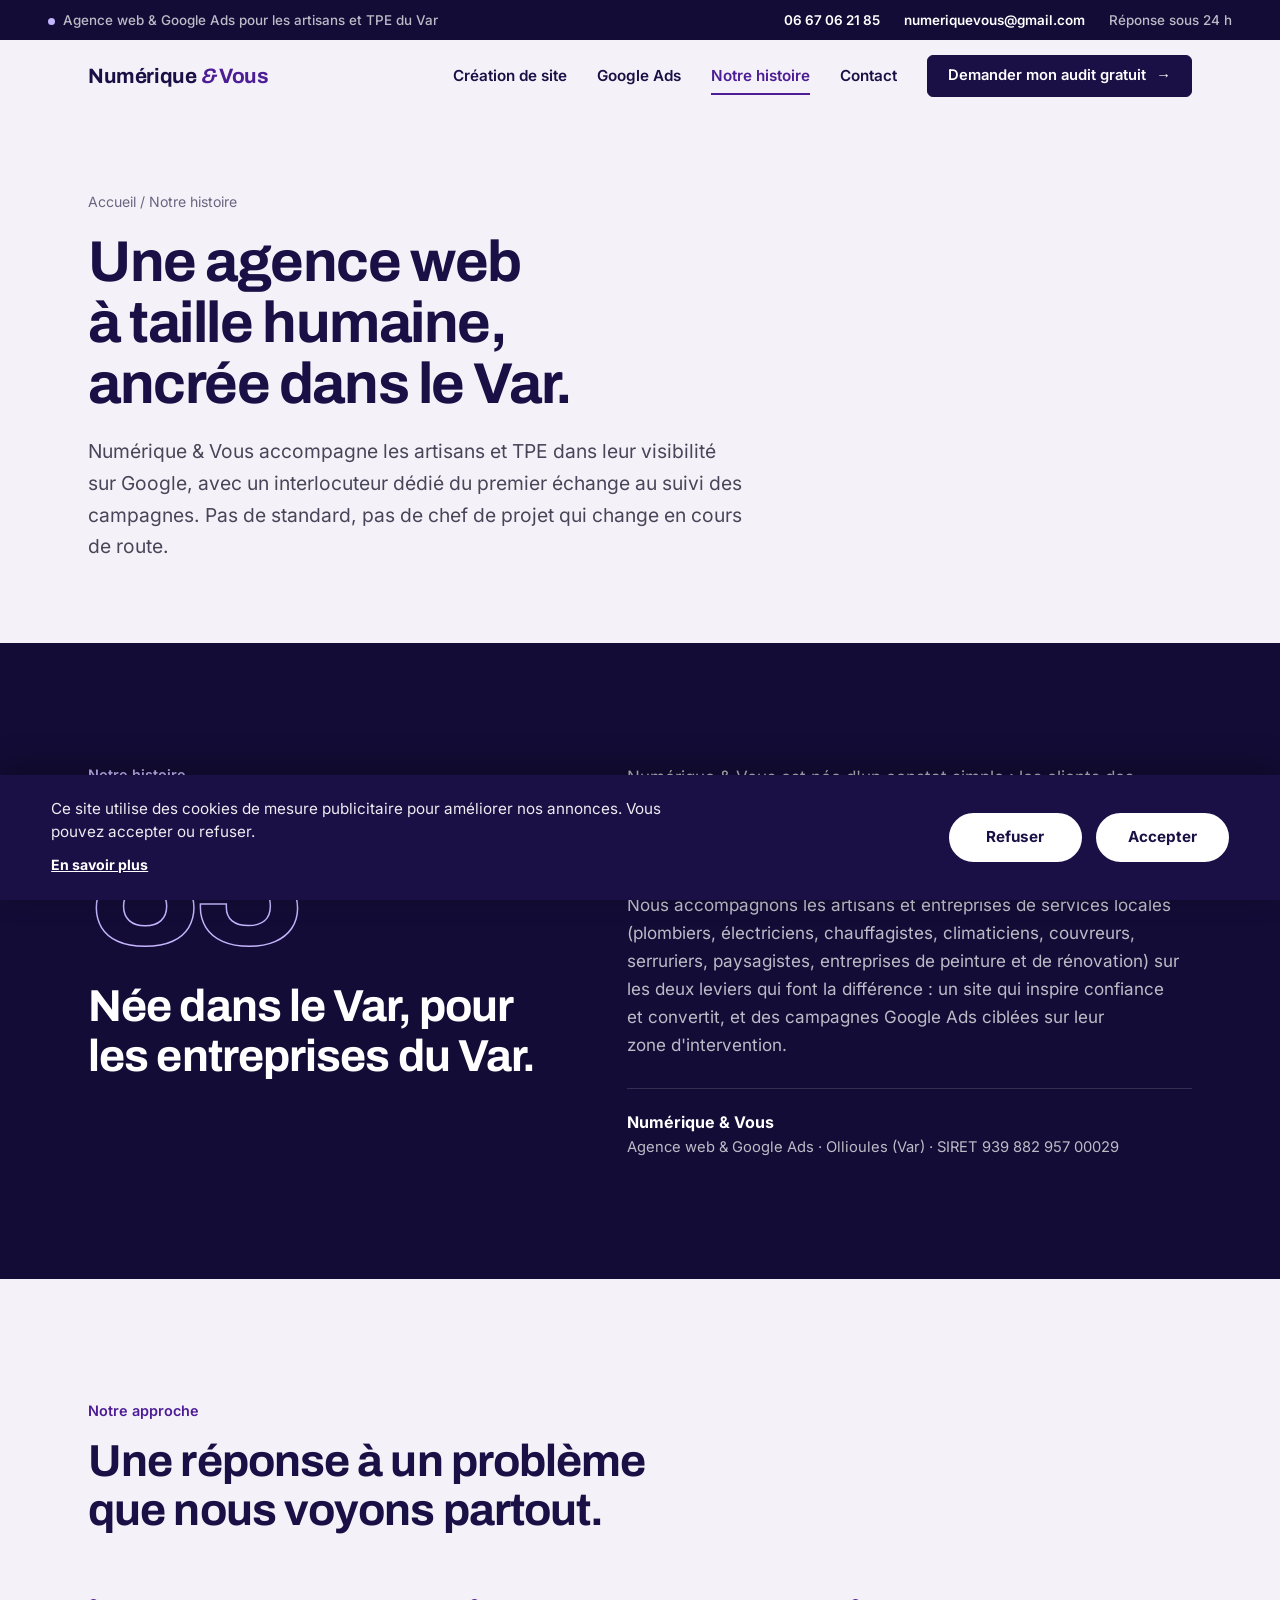
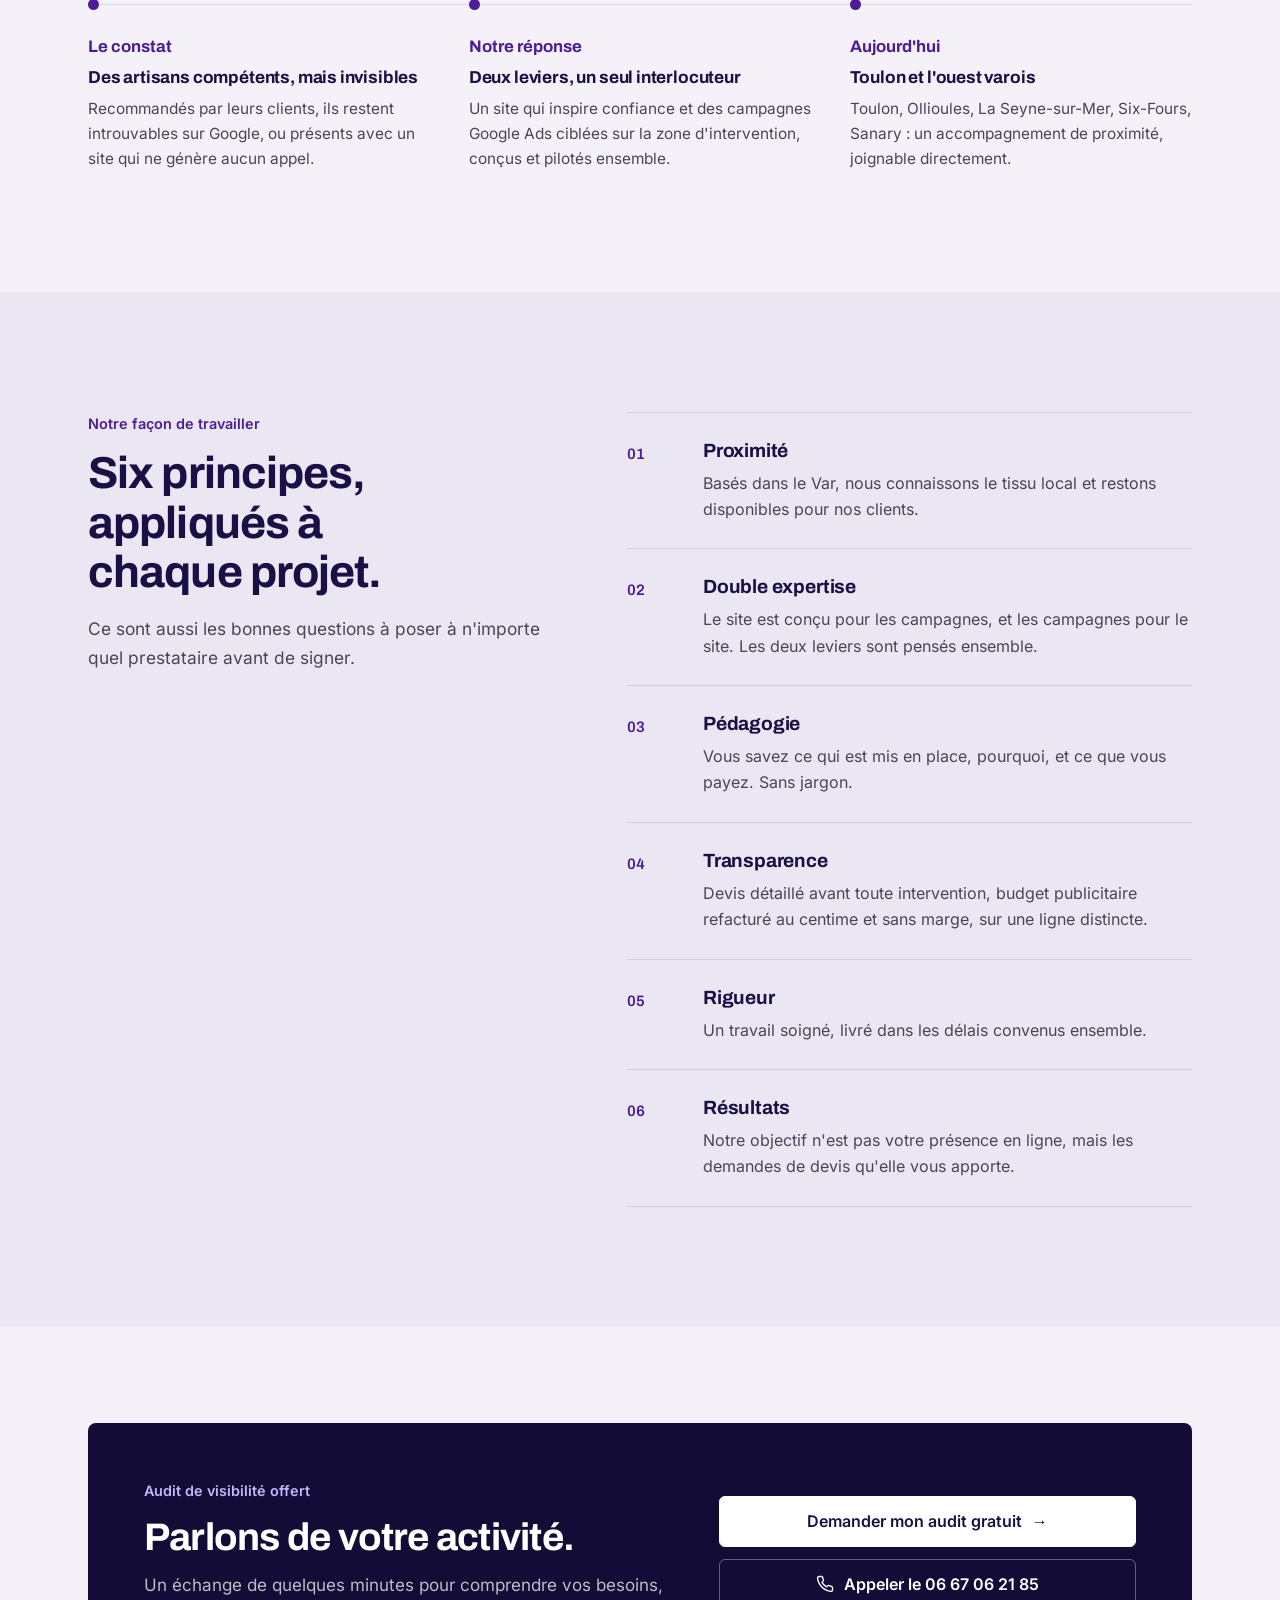
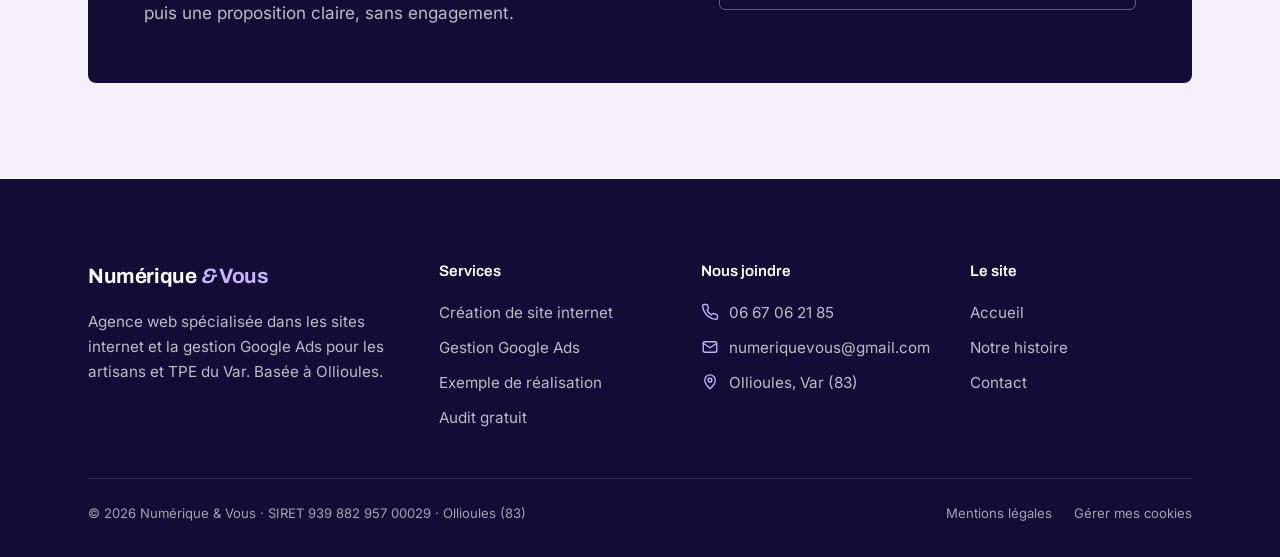
==== commit 835d942d: "Ton d'agence, offre Google Ads 30 jours offerts, suppression des prix - Retire tous les prix (pages," ====
--- a/a-propos.html
+++ b/a-propos.html
@@ -38,7 +38,7 @@
 <body>
 
 <div class="topbar" id="topbar">
-  <div class="topbar-left"><span><span class="pulse"></span>Sites internet &amp; Google Ads pour artisans et TPE du Var</span></div>
+  <div class="topbar-left"><span><span class="pulse"></span>Agence web &amp; Google Ads pour les artisans et TPE du Var</span></div>
   <div class="topbar-right">
     <a href="tel:+33667062185" onclick="gtag('event','conversion_appel',{event_category:'contact'})">06&nbsp;67&nbsp;06&nbsp;21&nbsp;85</a>
     <a href="mailto:numeriquevous@gmail.com">numeriquevous@gmail.com</a>
@@ -75,8 +75,8 @@
 <section class="page-hero">
   <div class="wrap">
     <p class="crumb"><a href="/">Accueil</a> / Notre histoire</p>
-    <h1>Un interlocuteur, pas une agence anonyme.</h1>
-    <p class="lead">Numérique &amp; Vous, c'est un seul interlocuteur du premier échange au suivi de vos campagnes. Pas de commercial, pas de chef de projet qui change en cours de route.</p>
+    <h1>Une agence web à taille humaine, ancrée dans le Var.</h1>
+    <p class="lead">Numérique &amp; Vous accompagne les artisans et TPE dans leur visibilité sur Google, avec un interlocuteur dédié du premier échange au suivi des campagnes. Pas de standard, pas de chef de projet qui change en cours de route.</p>
   </div>
 </section>
 
@@ -85,12 +85,12 @@
     <div class="reveal">
       <span class="label">Notre histoire</span>
       <span class="bignum" aria-hidden="true">83</span>
-      <h2>Né dans le Var, pour les entreprises du Var.</h2>
+      <h2>Née dans le Var, pour les entreprises du Var.</h2>
     </div>
     <div class="reveal d1">
-      <p>Numérique &amp; Vous aide les artisans et TPE à développer leur visibilité et leur acquisition grâce à des sites internet professionnels et des campagnes Google Ads. L'idée de départ est simple&nbsp;: vos futurs clients cherchent déjà vos services sur Google. Encore faut-il qu'ils vous trouvent, vous, plutôt que vos concurrents.</p>
-      <p>Je travaille avec les artisans et entreprises de services locales (plombiers, électriciens, chauffagistes, climaticiens, couvreurs, serruriers, paysagistes, entreprises de peinture et de rénovation) sur les deux leviers qui font le plus la différence&nbsp;: un site qui inspire confiance et convertit, et des campagnes Google Ads bien ciblées.</p>
-      <p class="sig"><strong>Loïc Auvray</strong>Fondateur · Entrepreneur individuel, Ollioules (Var) · SIRET 939 882 957 00029</p>
+      <p>Numérique &amp; Vous est née d'un constat simple&nbsp;: les clients des artisans cherchent sur Google avant de décrocher leur téléphone. Encore faut-il qu'ils trouvent la bonne entreprise, et pas celle qui a simplement mieux soigné sa présence en ligne.</p>
+      <p>Nous accompagnons les artisans et entreprises de services locales (plombiers, électriciens, chauffagistes, climaticiens, couvreurs, serruriers, paysagistes, entreprises de peinture et de rénovation) sur les deux leviers qui font la différence&nbsp;: un site qui inspire confiance et convertit, et des campagnes Google Ads ciblées sur leur zone d'intervention.</p>
+      <p class="sig"><strong>Numérique &amp; Vous</strong>Agence web &amp; Google Ads · Ollioules (Var) · SIRET 939 882 957 00029</p>
     </div>
   </div>
 </section>
@@ -98,12 +98,12 @@
 <section>
   <div class="wrap">
     <div class="head reveal">
-      <span class="label">D'où vient Numérique &amp; Vous</span>
-      <h2>Une réponse à un problème que l'on voit partout.</h2>
+      <span class="label">Notre approche</span>
+      <h2>Une réponse à un problème que nous voyons partout.</h2>
     </div>
     <ol class="timeline reveal d1" style="--steps:3">
       <li><span class="step-n">Le constat</span><h3>Des artisans compétents, mais invisibles</h3><p>Recommandés par leurs clients, ils restent introuvables sur Google, ou présents avec un site qui ne génère aucun appel.</p></li>
-      <li><span class="step-n">La réponse</span><h3>Deux leviers, une seule personne</h3><p>Un site qui inspire confiance et des campagnes Google Ads ciblées sur la zone d'intervention, pilotés ensemble.</p></li>
+      <li><span class="step-n">Notre réponse</span><h3>Deux leviers, un seul interlocuteur</h3><p>Un site qui inspire confiance et des campagnes Google Ads ciblées sur la zone d'intervention, conçus et pilotés ensemble.</p></li>
       <li><span class="step-n">Aujourd'hui</span><h3>Toulon et l'ouest varois</h3><p>Toulon, Ollioules, La Seyne-sur-Mer, Six-Fours, Sanary&nbsp;: un accompagnement de proximité, joignable directement.</p></li>
     </ol>
   </div>
@@ -114,15 +114,15 @@
     <div class="sticky reveal">
       <span class="label">Notre façon de travailler</span>
       <h2>Six principes, appliqués à chaque projet.</h2>
-      <p class="lead">Ce sont aussi les questions à poser à n'importe quel prestataire avant de signer.</p>
+      <p class="lead">Ce sont aussi les bonnes questions à poser à n'importe quel prestataire avant de signer.</p>
     </div>
     <ol class="rows reveal d1">
-      <li><span class="n">01</span><div><h3>Proximité</h3><p>Basé dans le Var, j'accompagne d'autres artisans et TPE avec une vraie disponibilité.</p></div></li>
-      <li><span class="n">02</span><div><h3>Double compétence</h3><p>Sites internet et Google Ads gérés par la même personne&nbsp;: le site est conçu pour les campagnes, et inversement.</p></div></li>
-      <li><span class="n">03</span><div><h3>Des explications claires</h3><p>Vous savez ce qui est mis en place, pourquoi, et ce que vous payez.</p></div></li>
-      <li><span class="n">04</span><div><h3>Transparence</h3><p>Un devis clair avant toute intervention, et un budget publicitaire toujours distinct des honoraires.</p></div></li>
-      <li><span class="n">05</span><div><h3>Professionnalisme</h3><p>Un travail soigné, livré dans les délais convenus ensemble.</p></div></li>
-      <li><span class="n">06</span><div><h3>Orientation résultats</h3><p>Le but n'est pas d'être en ligne, mais de transformer cette visibilité en demandes de devis concrètes.</p></div></li>
+      <li><span class="n">01</span><div><h3>Proximité</h3><p>Basés dans le Var, nous connaissons le tissu local et restons disponibles pour nos clients.</p></div></li>
+      <li><span class="n">02</span><div><h3>Double expertise</h3><p>Le site est conçu pour les campagnes, et les campagnes pour le site. Les deux leviers sont pensés ensemble.</p></div></li>
+      <li><span class="n">03</span><div><h3>Pédagogie</h3><p>Vous savez ce qui est mis en place, pourquoi, et ce que vous payez. Sans jargon.</p></div></li>
+      <li><span class="n">04</span><div><h3>Transparence</h3><p>Devis détaillé avant toute intervention, budget publicitaire refacturé au centime et sans marge, sur une ligne distincte.</p></div></li>
+      <li><span class="n">05</span><div><h3>Rigueur</h3><p>Un travail soigné, livré dans les délais convenus ensemble.</p></div></li>
+      <li><span class="n">06</span><div><h3>Résultats</h3><p>Notre objectif n'est pas votre présence en ligne, mais les demandes de devis qu'elle vous apporte.</p></div></li>
     </ol>
   </div>
 </section>
@@ -131,9 +131,9 @@
   <div class="wrap">
     <div class="cta-box reveal">
       <div>
-        <span class="label">Audit gratuit et sans engagement</span>
+        <span class="label">Audit de visibilité offert</span>
         <h2>Parlons de votre activité.</h2>
-        <p>Quelques minutes pour comprendre vos besoins, puis une proposition claire, sans pression.</p>
+        <p>Un échange de quelques minutes pour comprendre vos besoins, puis une proposition claire, sans engagement.</p>
       </div>
       <div class="actions">
         <a href="/contact" class="btn light">Demander mon audit gratuit <span class="arr">→</span></a>
@@ -149,14 +149,14 @@
     <div class="footer-grid">
       <div>
         <a class="logo" href="/">Numérique <span class="amp">&amp;</span> <em>Vous</em></a>
-        <p>Sites internet et gestion Google Ads pour les artisans et TPE du Var. Basé à Ollioules.</p>
+        <p>Agence web spécialisée dans les sites internet et la gestion Google Ads pour les artisans et TPE du Var. Basée à Ollioules.</p>
       </div>
       <div>
         <h4>Services</h4>
         <ul>
           <li><a href="/creation-site-internet">Création de site internet</a></li>
           <li><a href="/google-ads">Gestion Google Ads</a></li>
-          <li><a href="/#realisations">Réalisations</a></li>
+          <li><a href="/#realisation">Exemple de réalisation</a></li>
           <li><a href="/contact">Audit gratuit</a></li>
         </ul>
       </div>
--- a/styles.css
+++ b/styles.css
@@ -451,3 +451,28 @@
 .offer-solo .price .from{display:block;font-family:'Inter',sans-serif;font-size:.85rem;font-weight:500;color:var(--gris-doux);letter-spacing:0;margin-bottom:6px}
 .hero-ctas{display:flex;gap:12px;flex-wrap:wrap;align-items:center}
 .nv-copy .label{margin-bottom:22px}
+
+/* ---------- Offres sans prix ---------- */
+.offer .pitch{font-family:'Archivo',sans-serif;font-weight:700;font-size:clamp(1.6rem,3vw,2.1rem);color:#fff;letter-spacing:-.02em;line-height:1.15;margin:12px 0 10px}
+.offer-solo .pitch{font-family:'Archivo',sans-serif;font-weight:700;font-size:clamp(1.6rem,3vw,2.1rem);letter-spacing:-.02em;line-height:1.15;margin:8px 0 12px}
+.badge{display:inline-flex;align-items:center;gap:8px;font-size:.85rem;font-weight:600;padding:6px 12px;border-radius:4px;background:var(--violet-clair);color:var(--violet)}
+.dark .badge{background:rgba(196,181,253,.14);color:var(--lilas)}
+
+/* ---------- Offre de lancement (30 jours offerts) ---------- */
+.launch .bignum{-webkit-text-stroke-color:var(--violet);margin-bottom:6px}
+.launch .bignum small{font-size:.22em;-webkit-text-stroke:0;color:var(--violet);letter-spacing:0;font-weight:600;margin-left:10px}
+.launch .conditions{margin-top:28px;font-size:.88rem;color:var(--gris-doux);max-width:60ch}
+
+/* ---------- Réalisation unique ---------- */
+.feature{display:grid;grid-template-columns:1.35fr 1fr;gap:clamp(28px,5vw,64px);align-items:center}
+.feature .shot{display:block;position:relative;overflow:hidden;border-radius:4px;border:1px solid var(--filet);aspect-ratio:1200/633;background:var(--nuit)}
+.feature .shot img{width:100%;height:100%;object-fit:cover;object-position:top;transition:transform .8s var(--ease)}
+.feature a.shot:hover img{transform:scale(1.02)}
+.feature .tag{position:absolute;left:12px;top:12px;background:rgba(19,12,54,.86);color:#fff;font-size:.75rem;font-weight:600;padding:5px 10px;border-radius:3px}
+.feature h3{font-size:clamp(1.3rem,2.2vw,1.6rem);margin:6px 0 10px}
+.feature p{color:var(--gris-texte)}
+.feature ul{list-style:none;margin:22px 0 26px;border-top:1px solid var(--filet)}
+.feature li{display:flex;gap:12px;align-items:flex-start;padding:10px 0;border-bottom:1px solid var(--filet);font-size:.97rem}
+.feature li svg.i{color:var(--violet);width:18px;height:18px;margin-top:3px}
+.feature .work-note{margin-top:18px}
+@media (max-width:860px){.feature{grid-template-columns:1fr}}
